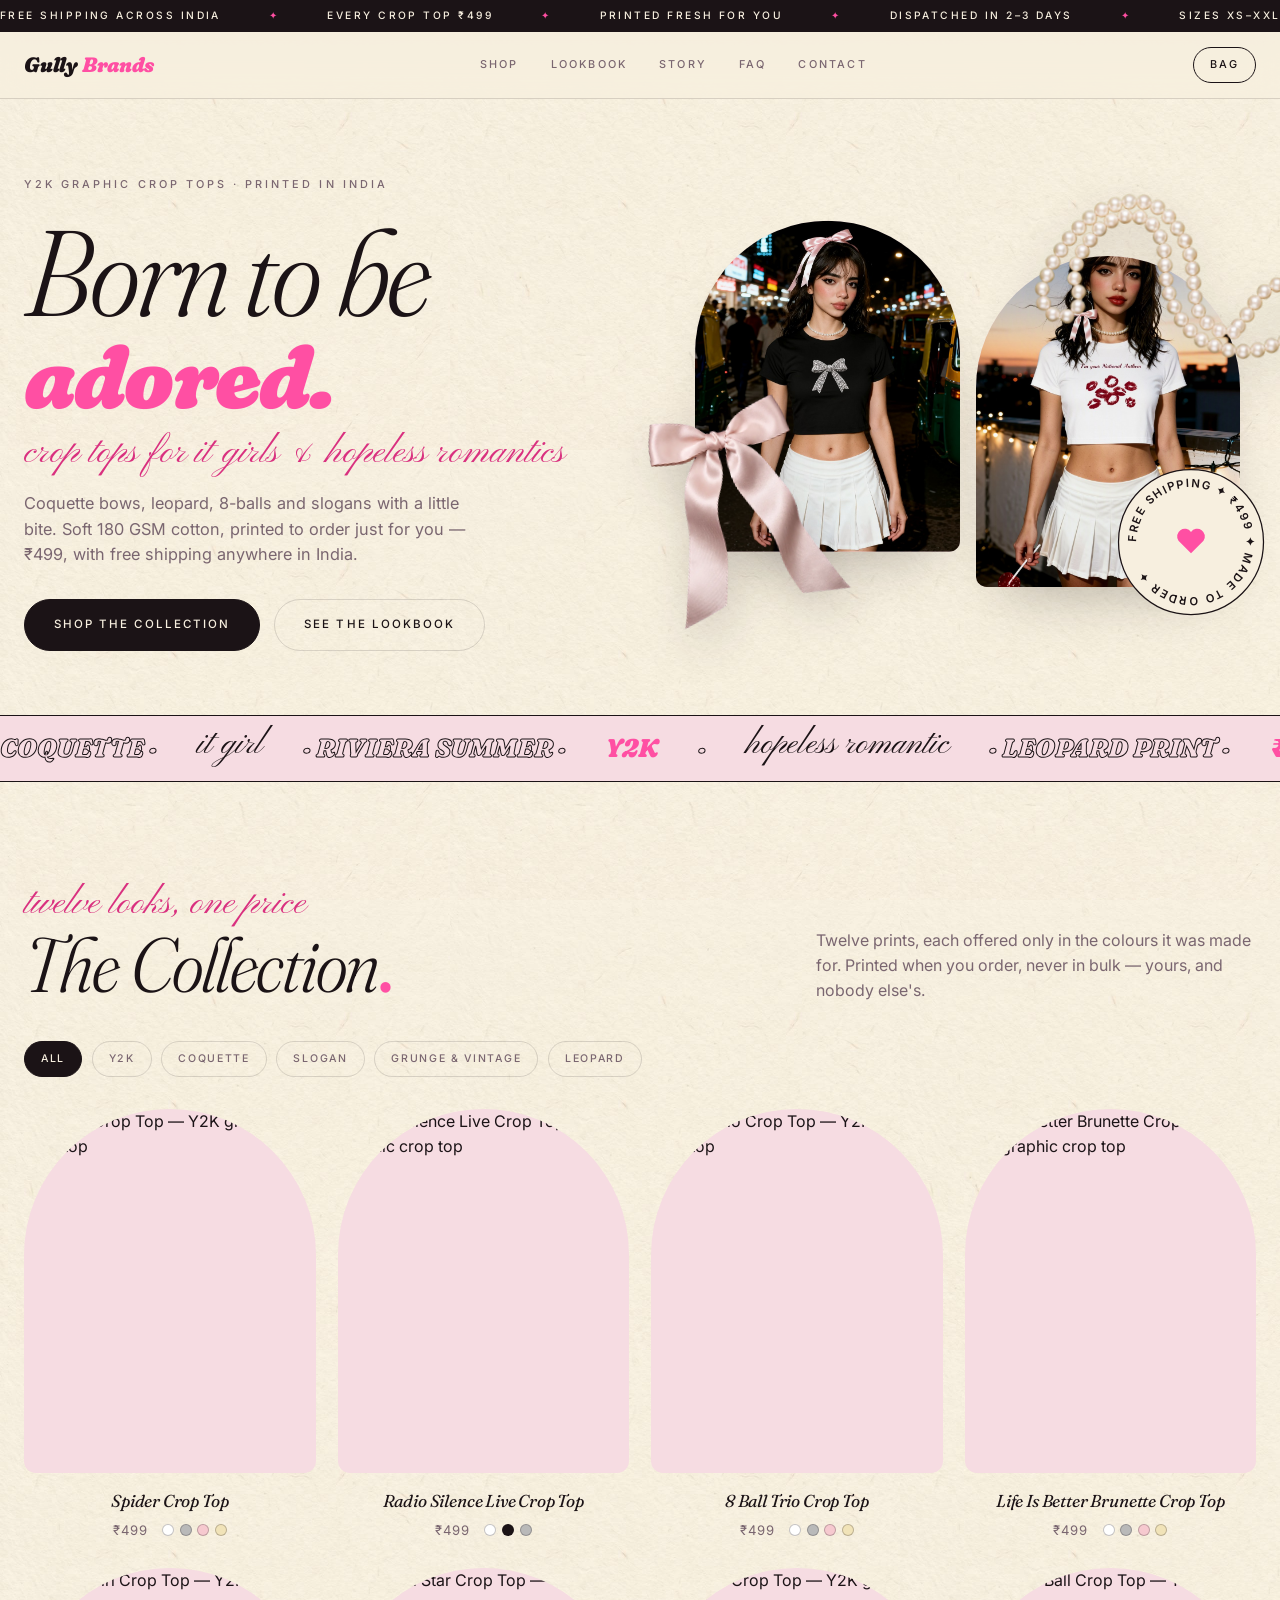
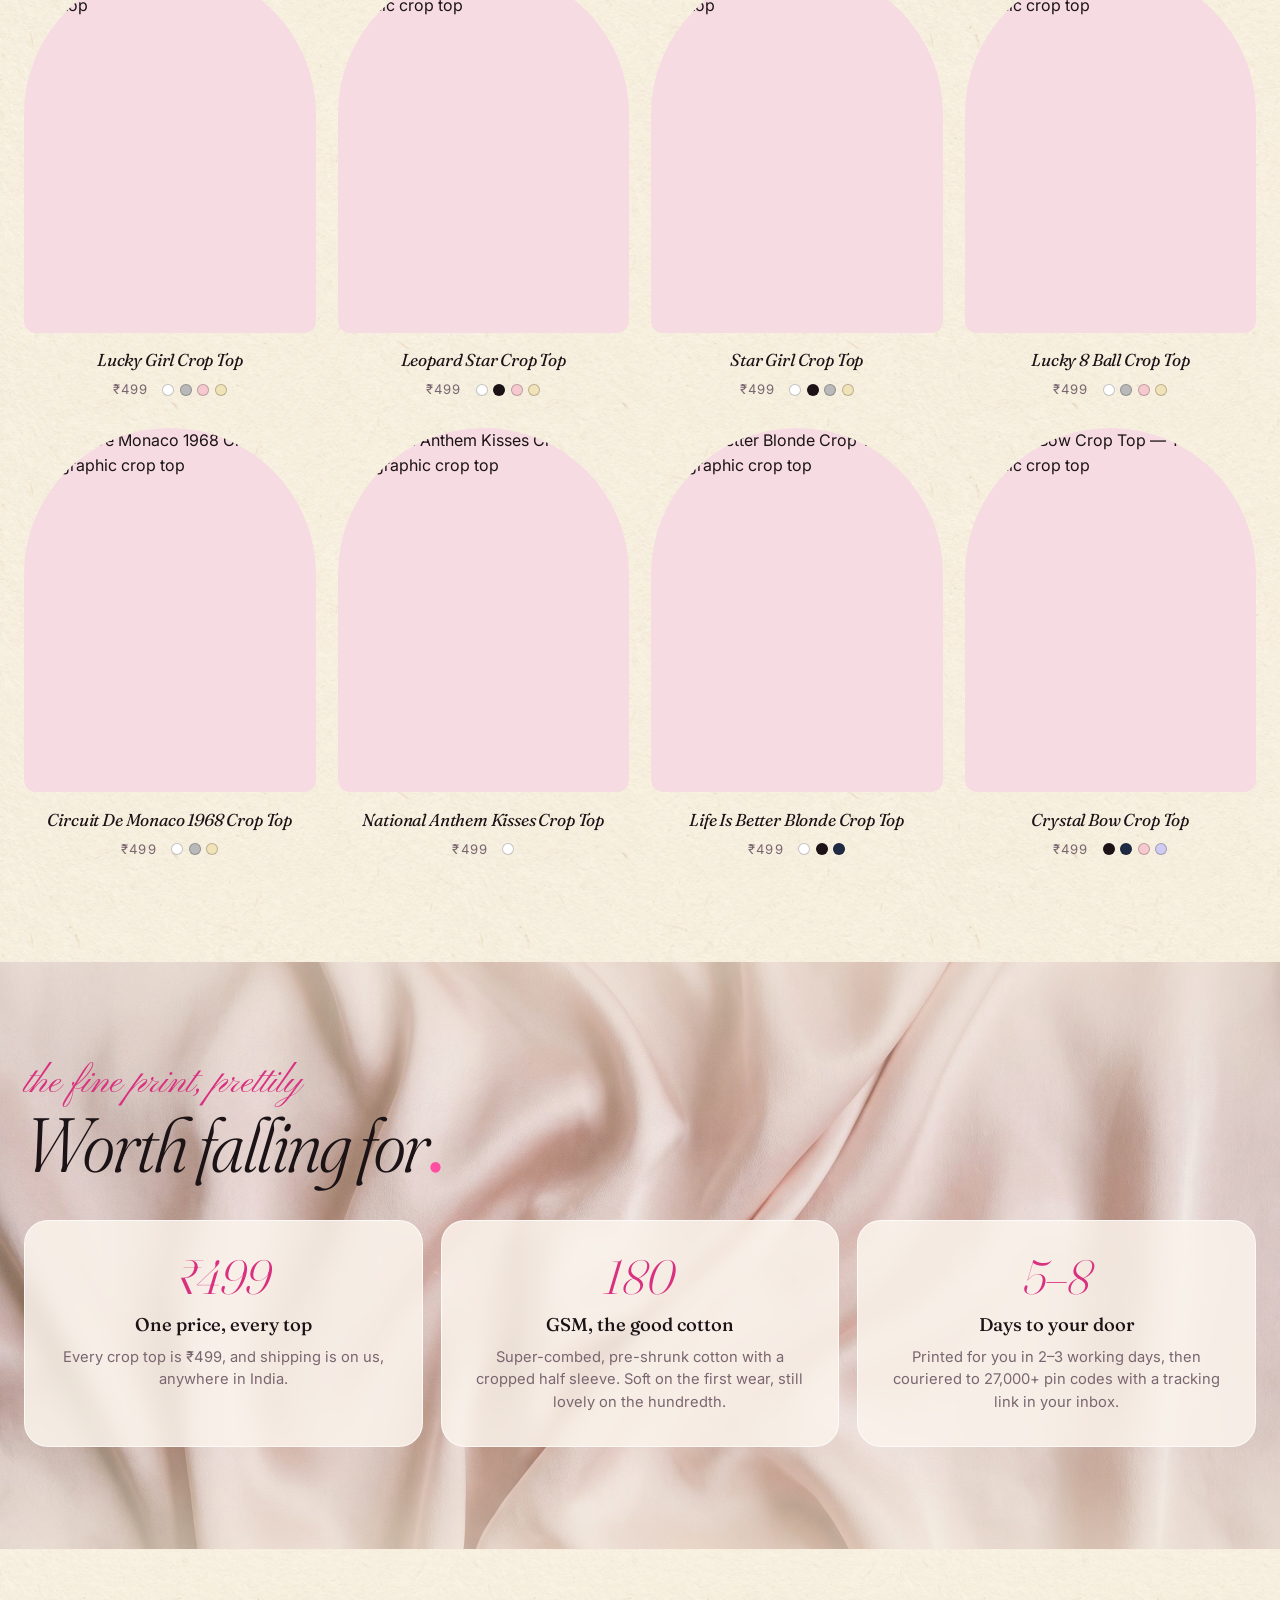
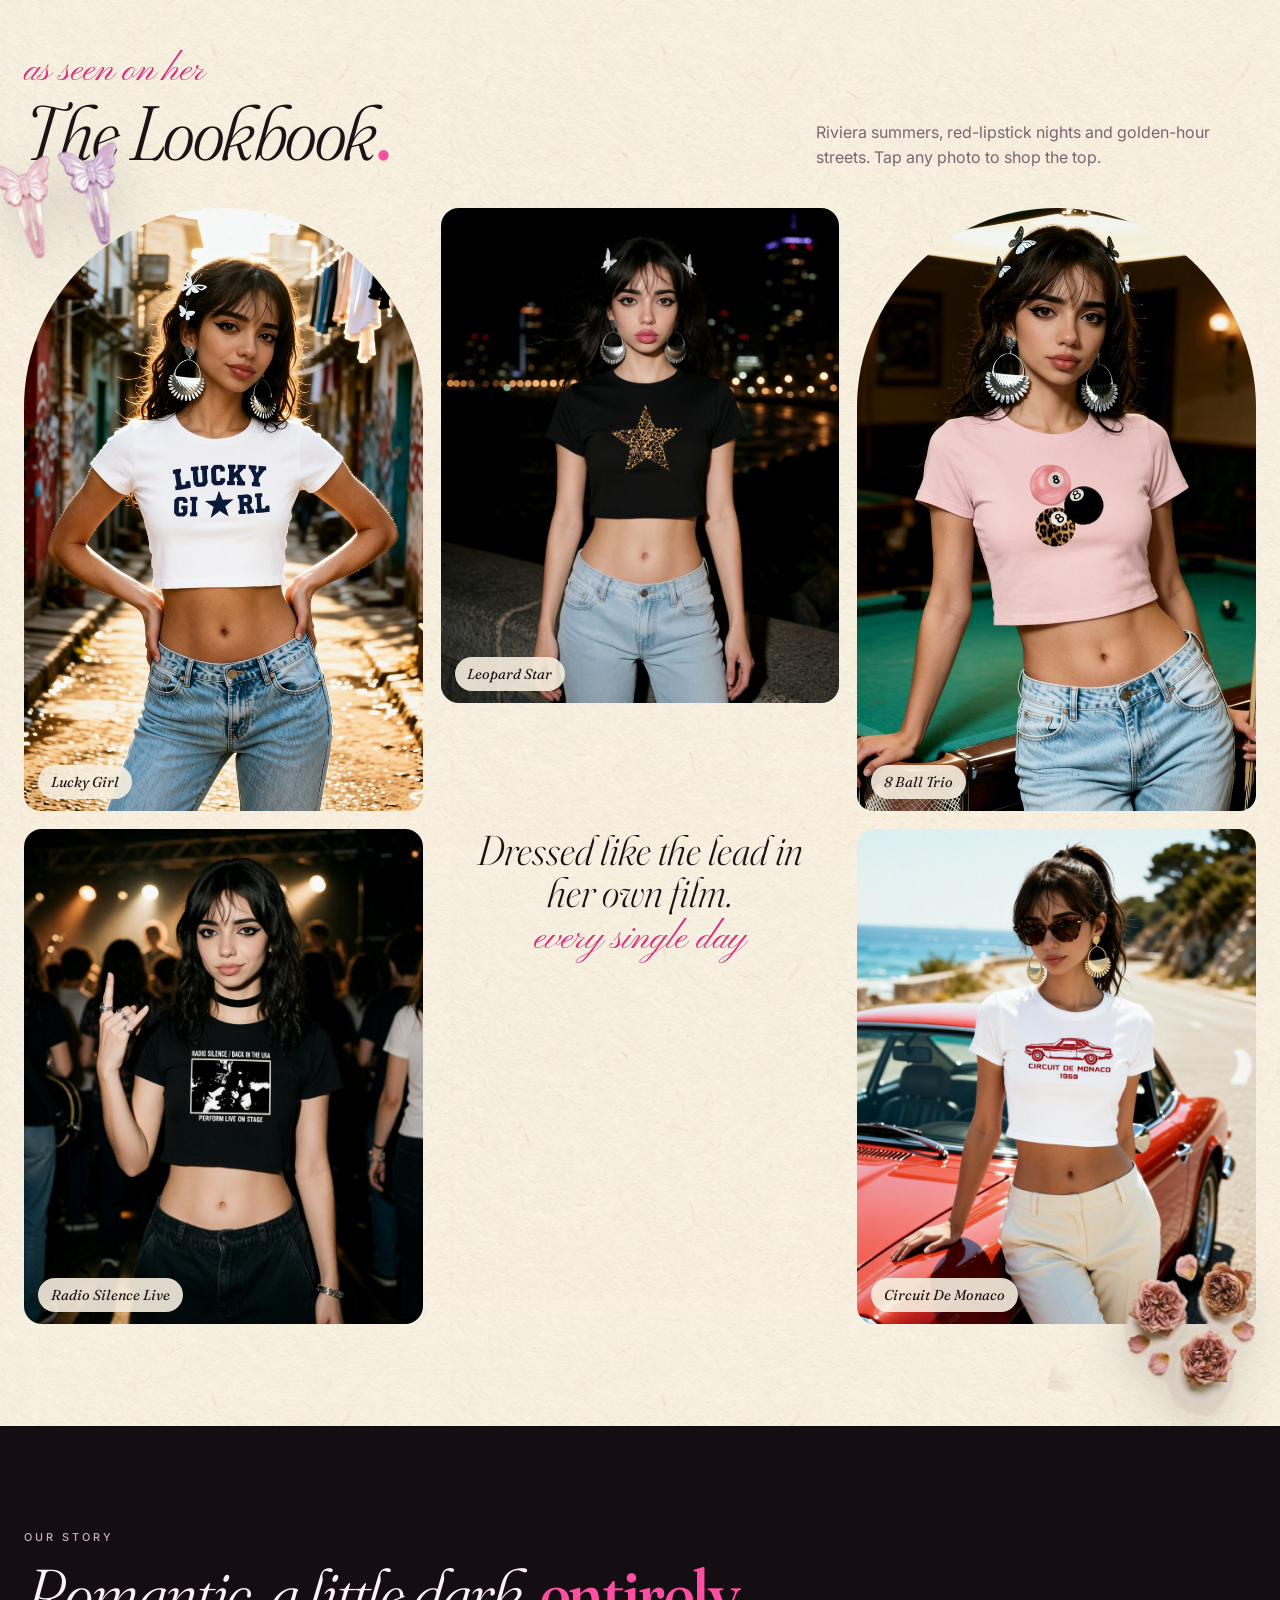
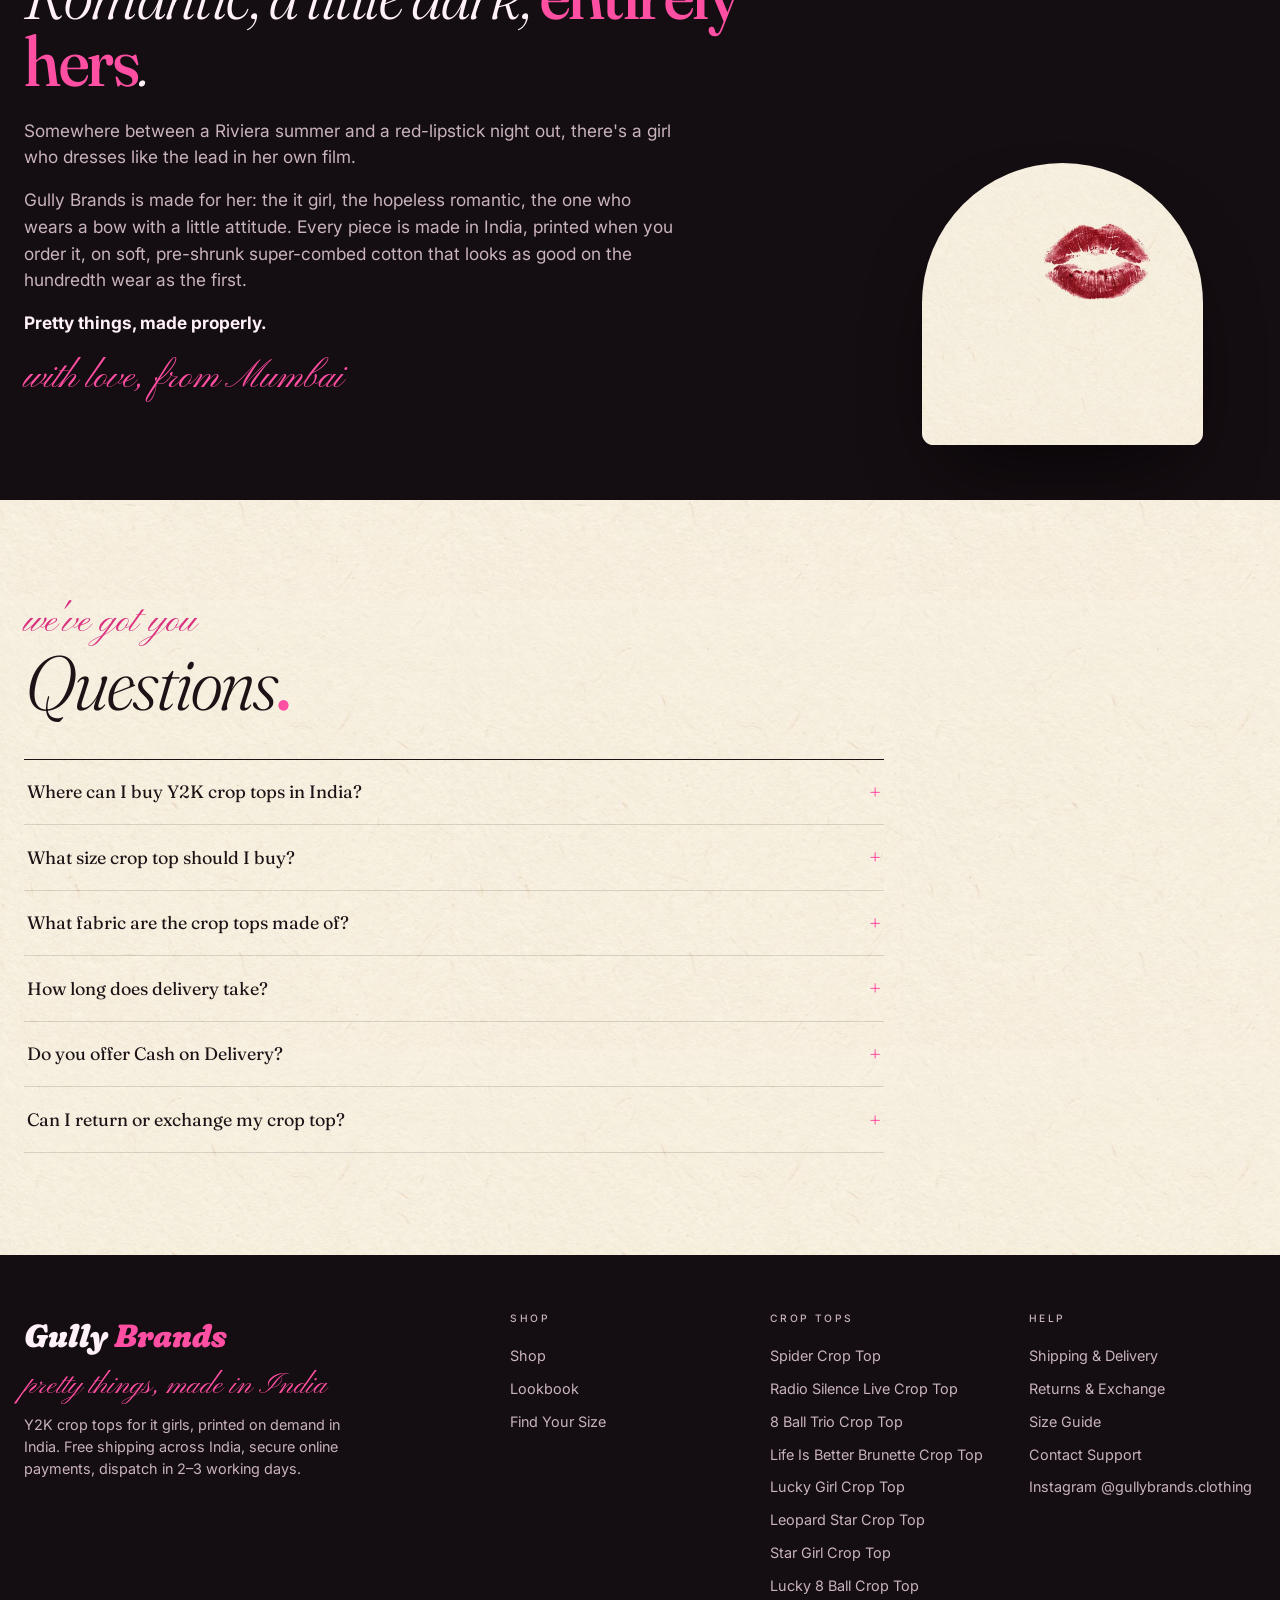
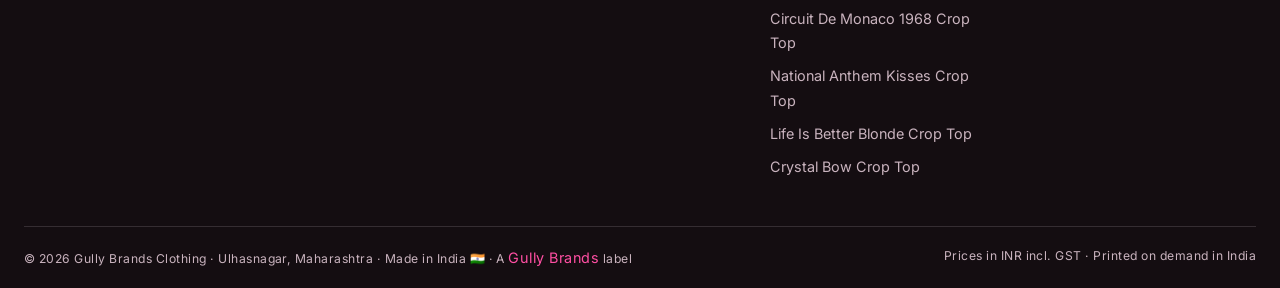
==== index.html @ d7cda3b4 "Copy: drop the parent-brand 'Baddie Era / Made Loud' slogans for romantic, coquette wording Hero 'Bo" ====
<!DOCTYPE html>
<html lang="en-IN">
<head>
<meta charset="UTF-8">
<meta name="viewport" content="width=device-width, initial-scale=1">
<title>Gully Brands — Y2K Crop Tops for It Girls | Coquette, Leopard &amp; Slogan Tees ₹499, Free Shipping India</title>
<meta name="description" content="Y2K crop tops for it girls and hopeless romantics. Coquette bows, leopard, 8-ball and slogan graphic crop tops in soft 180 GSM cotton. ₹499, free shipping across India.">
<link rel="canonical" href="https://shop.gullybrands.in/">
<meta name="google-site-verification" content="6Y3rt-7hkjQifWBGv04lBelCdk8wPvAcKxQVtiVLpYc" />
<meta name="google-site-verification" content="r_98q30uRdaeGBxurcjG32c8iV718rtulnN-1lPXV6s" />
<meta name="theme-color" content="#F7EFDF">
<meta property="og:type" content="website">
<meta property="og:site_name" content="Gully Brands">
<meta property="og:title" content="Gully Brands — Y2K Crop Tops for It Girls">
<meta property="og:description" content="Y2K crop tops for it girls and hopeless romantics. Coquette bows, leopard, 8-ball and slogan graphic crop tops in soft 180 GSM cotton. ₹499, free shipping across India.">
<meta property="og:url" content="https://shop.gullybrands.in/">
<meta property="og:image" content="https://shop.gullybrands.in/assets/og.jpg">
<meta property="og:image:width" content="1200">
<meta property="og:image:height" content="630">
<meta property="og:image:alt" content="Gully Brands — Y2K crop tops for it girls and hopeless romantics">
<meta property="og:locale" content="en_IN">
<meta name="twitter:card" content="summary_large_image">
<meta name="twitter:title" content="Gully Brands — Y2K Crop Tops for It Girls">
<meta name="twitter:description" content="Y2K crop tops for it girls and hopeless romantics. Coquette bows, leopard, 8-ball and slogan graphic crop tops in soft 180 GSM cotton. ₹499, free shipping across India.">
<meta name="twitter:image" content="https://shop.gullybrands.in/assets/og.jpg">
<link rel="preconnect" href="https://fonts.googleapis.com">
<link rel="preconnect" href="https://fonts.gstatic.com" crossorigin>
<link href="https://fonts.googleapis.com/css2?family=Inter:wght@400;500;600&family=Pinyon+Script&display=swap" rel="stylesheet">
<link rel="preconnect" href="https://cdn.shopify.com">
<link rel="preconnect" href="https://5w3pdc-k7.myshopify.com">
<script type="application/ld+json">
{"@context":"https://schema.org","@type":"ClothingStore","name":"Gully Brands","alternateName":"Gully Brands Clothing","url":"https://shop.gullybrands.in/","logo":"https://shop.gullybrands.in/assets/icon-512.png","image":"https://shop.gullybrands.in/assets/og.jpg","description":"Y2K crop tops for it girls and hopeless romantics. Coquette bows, leopard, 8-ball and slogan graphic crop tops in soft 180 GSM cotton. ₹499, free shipping across India.","email":"gullybrands.in@gmail.com","priceRange":"₹499","currenciesAccepted":"INR","paymentAccepted":"UPI, Credit Card, Debit Card, Net Banking, Wallets","address":{"@type":"PostalAddress","addressLocality":"Ulhasnagar","addressRegion":"Maharashtra","addressCountry":"IN"},"areaServed":"IN","sameAs":["https://www.instagram.com/gullybrands.clothing/"]}
</script>
<script type="application/ld+json">{"@context": "https://schema.org", "@type": "FAQPage", "mainEntity": [{"@type": "Question", "name": "Where can I buy Y2K crop tops in India?", "acceptedAnswer": {"@type": "Answer", "text": "Right here. Gully Brands makes Y2K graphic crop tops for it girls: coquette bows, leopard, 8-balls, slogans and grunge prints. Every crop top is ₹499 with free shipping anywhere in India."}}, {"@type": "Question", "name": "What size crop top should I buy?", "acceptedAnswer": {"@type": "Answer", "text": "Our crop tops run from XS (32\" chest) to XXL (42\" chest), with a cropped length of 15.5\" to 20.5\". If you're between sizes, size up for a relaxed fit. The full chart is in our size guide."}}, {"@type": "Question", "name": "What fabric are the crop tops made of?", "acceptedAnswer": {"@type": "Answer", "text": "Super-combed, pre-shrunk 100% cotton at 180 GSM: soft, breathable and made to keep its shape. Wash inside out in cold water and iron inside out to keep the print looking fresh."}}, {"@type": "Question", "name": "How long does delivery take?", "acceptedAnswer": {"@type": "Answer", "text": "Every piece is printed fresh for you. Orders are printed, packed and dispatched within 2–3 working days, then arrive 3–5 working days later, anywhere in India (about a week in total). You get a tracking link by email as soon as it ships."}}, {"@type": "Question", "name": "Do you offer Cash on Delivery?", "acceptedAnswer": {"@type": "Answer", "text": "No. We take secure online payments only: UPI, cards, net banking and wallets via Razorpay. Shipping is always free."}}, {"@type": "Question", "name": "Can I return or exchange my crop top?", "acceptedAnswer": {"@type": "Answer", "text": "Because every crop top is printed on demand just for you, we don't take returns for change of mind or wrong size. If it arrives damaged, misprinted or wrong, email us within 7 days of delivery and we'll replace or refund it, no drama."}}]}</script>
<!--ld:products--><script type="application/ld+json">{"@context":"https://schema.org","@type":"ItemList","name":"Y2K crop tops for it girls","itemListElement":[{"@type":"ListItem","position":1,"item":{"@type":"Product","name":"Spider Crop Top","url":"https://shop.gullybrands.in/p/spider-crop-top/","image":["https://cdn.shopify.com/s/files/1/0796/4599/9204/files/spider-crop-top__white__studio.jpg?v=1791474486","https://cdn.shopify.com/s/files/1/0796/4599/9204/files/spider-crop-top__grey-melange__studio.jpg?v=1791474486","https://cdn.shopify.com/s/files/1/0796/4599/9204/files/spider-crop-top__light-baby-pink__studio.jpg?v=1791474486","https://cdn.shopify.com/s/files/1/0796/4599/9204/files/spider-crop-top__beige__studio.jpg?v=1791474485"],"description":"Sweetly sinister. A tiny black spider on a baby-soft crop, for the baddie who bites back. Y2K, a little gothic, fully main character.","brand":{"@type":"Brand","name":"Gully Brands"},"category":"Apparel & Accessories > Clothing > Shirts & Tops","color":"White, Grey Melange, Light Baby Pink, Beige","size":"XS, S, M, L, XL, XXL","audience":{"@type":"PeopleAudience","suggestedGender":"female"},"offers":{"@type":"Offer","url":"https://shop.gullybrands.in/p/spider-crop-top/","priceCurrency":"INR","price":"499","availability":"https://schema.org/InStock","itemCondition":"https://schema.org/NewCondition","shippingDetails":{"@type":"OfferShippingDetails","shippingRate":{"@type":"MonetaryAmount","value":"0","currency":"INR"},"shippingDestination":{"@type":"DefinedRegion","addressCountry":"IN"},"deliveryTime":{"@type":"ShippingDeliveryTime","businessDays":{"@type":"OpeningHoursSpecification","dayOfWeek":["https://schema.org/Monday","https://schema.org/Tuesday","https://schema.org/Wednesday","https://schema.org/Thursday","https://schema.org/Friday","https://schema.org/Saturday"]},"handlingTime":{"@type":"QuantitativeValue","minValue":2,"maxValue":3,"unitCode":"DAY"},"transitTime":{"@type":"QuantitativeValue","minValue":3,"maxValue":5,"unitCode":"DAY"}}},"hasMerchantReturnPolicy":{"@type":"MerchantReturnPolicy","applicableCountry":"IN","returnPolicyCategory":"https://schema.org/MerchantReturnNotPermitted"}}}},{"@type":"ListItem","position":2,"item":{"@type":"Product","name":"Radio Silence Live Crop Top","url":"https://shop.gullybrands.in/p/radio-silence-live-crop-top/","image":["https://cdn.shopify.com/s/files/1/0796/4599/9204/files/radio-silence-live-crop-top__white__studio.jpg?v=1791474486","https://cdn.shopify.com/s/files/1/0796/4599/9204/files/radio-silence-live-crop-top__black__studio.jpg?v=1791474486","https://cdn.shopify.com/s/files/1/0796/4599/9204/files/radio-silence-live-crop-top__grey-melange__studio.jpg?v=1791474486"],"description":"Band-tee grunge, baddie edition. A live-on-stage print for the it girl with a vintage soul and a loud playlist.","brand":{"@type":"Brand","name":"Gully Brands"},"category":"Apparel & Accessories > Clothing > Shirts & Tops","color":"White, Black, Grey Melange","size":"XS, S, M, L, XL, XXL","audience":{"@type":"PeopleAudience","suggestedGender":"female"},"offers":{"@type":"Offer","url":"https://shop.gullybrands.in/p/radio-silence-live-crop-top/","priceCurrency":"INR","price":"499","availability":"https://schema.org/InStock","itemCondition":"https://schema.org/NewCondition","shippingDetails":{"@type":"OfferShippingDetails","shippingRate":{"@type":"MonetaryAmount","value":"0","currency":"INR"},"shippingDestination":{"@type":"DefinedRegion","addressCountry":"IN"},"deliveryTime":{"@type":"ShippingDeliveryTime","businessDays":{"@type":"OpeningHoursSpecification","dayOfWeek":["https://schema.org/Monday","https://schema.org/Tuesday","https://schema.org/Wednesday","https://schema.org/Thursday","https://schema.org/Friday","https://schema.org/Saturday"]},"handlingTime":{"@type":"QuantitativeValue","minValue":2,"maxValue":3,"unitCode":"DAY"},"transitTime":{"@type":"QuantitativeValue","minValue":3,"maxValue":5,"unitCode":"DAY"}}},"hasMerchantReturnPolicy":{"@type":"MerchantReturnPolicy","applicableCountry":"IN","returnPolicyCategory":"https://schema.org/MerchantReturnNotPermitted"}}}},{"@type":"ListItem","position":3,"item":{"@type":"Product","name":"8 Ball Trio Crop Top","url":"https://shop.gullybrands.in/p/8-ball-trio-crop-top/","image":["https://cdn.shopify.com/s/files/1/0796/4599/9204/files/8-ball-trio-crop-top__white__studio.jpg?v=1791474486","https://cdn.shopify.com/s/files/1/0796/4599/9204/files/8-ball-trio-crop-top__grey-melange__studio.jpg?v=1791474486","https://cdn.shopify.com/s/files/1/0796/4599/9204/files/8-ball-trio-crop-top__light-baby-pink__studio.jpg?v=1791474486","https://cdn.shopify.com/s/files/1/0796/4599/9204/files/8-ball-trio-crop-top__beige__studio.jpg?v=1791474486"],"description":"Pink, black and leopard 8-balls: the Y2K holy trinity. Luck, chaos and animal print, all on one crop.","brand":{"@type":"Brand","name":"Gully Brands"},"category":"Apparel & Accessories > Clothing > Shirts & Tops","color":"White, Grey Melange, Light Baby Pink, Beige","size":"XS, S, M, L, XL, XXL","audience":{"@type":"PeopleAudience","suggestedGender":"female"},"offers":{"@type":"Offer","url":"https://shop.gullybrands.in/p/8-ball-trio-crop-top/","priceCurrency":"INR","price":"499","availability":"https://schema.org/InStock","itemCondition":"https://schema.org/NewCondition","shippingDetails":{"@type":"OfferShippingDetails","shippingRate":{"@type":"MonetaryAmount","value":"0","currency":"INR"},"shippingDestination":{"@type":"DefinedRegion","addressCountry":"IN"},"deliveryTime":{"@type":"ShippingDeliveryTime","businessDays":{"@type":"OpeningHoursSpecification","dayOfWeek":["https://schema.org/Monday","https://schema.org/Tuesday","https://schema.org/Wednesday","https://schema.org/Thursday","https://schema.org/Friday","https://schema.org/Saturday"]},"handlingTime":{"@type":"QuantitativeValue","minValue":2,"maxValue":3,"unitCode":"DAY"},"transitTime":{"@type":"QuantitativeValue","minValue":3,"maxValue":5,"unitCode":"DAY"}}},"hasMerchantReturnPolicy":{"@type":"MerchantReturnPolicy","applicableCountry":"IN","returnPolicyCategory":"https://schema.org/MerchantReturnNotPermitted"}}}},{"@type":"ListItem","position":4,"item":{"@type":"Product","name":"Life Is Better Brunette Crop Top","url":"https://shop.gullybrands.in/p/life-is-better-brunette-crop-top/","image":["https://cdn.shopify.com/s/files/1/0796/4599/9204/files/life-is-better-brunette-crop-top__white__studio.jpg?v=1791474499","https://cdn.shopify.com/s/files/1/0796/4599/9204/files/life-is-better-brunette-crop-top__grey-melange__studio.jpg?v=1791474499","https://cdn.shopify.com/s/files/1/0796/4599/9204/files/life-is-better-brunette-crop-top__light-baby-pink__studio.jpg?v=1791474499","https://cdn.shopify.com/s/files/1/0796/4599/9204/files/life-is-better-brunette-crop-top__beige__studio.jpg?v=1791474500"],"description":"Life is better brunette, and this crop says it for you. Clean script, zero apologies.","brand":{"@type":"Brand","name":"Gully Brands"},"category":"Apparel & Accessories > Clothing > Shirts & Tops","color":"White, Grey Melange, Light Baby Pink, Beige","size":"XS, S, M, L, XL, XXL","audience":{"@type":"PeopleAudience","suggestedGender":"female"},"offers":{"@type":"Offer","url":"https://shop.gullybrands.in/p/life-is-better-brunette-crop-top/","priceCurrency":"INR","price":"499","availability":"https://schema.org/InStock","itemCondition":"https://schema.org/NewCondition","shippingDetails":{"@type":"OfferShippingDetails","shippingRate":{"@type":"MonetaryAmount","value":"0","currency":"INR"},"shippingDestination":{"@type":"DefinedRegion","addressCountry":"IN"},"deliveryTime":{"@type":"ShippingDeliveryTime","businessDays":{"@type":"OpeningHoursSpecification","dayOfWeek":["https://schema.org/Monday","https://schema.org/Tuesday","https://schema.org/Wednesday","https://schema.org/Thursday","https://schema.org/Friday","https://schema.org/Saturday"]},"handlingTime":{"@type":"QuantitativeValue","minValue":2,"maxValue":3,"unitCode":"DAY"},"transitTime":{"@type":"QuantitativeValue","minValue":3,"maxValue":5,"unitCode":"DAY"}}},"hasMerchantReturnPolicy":{"@type":"MerchantReturnPolicy","applicableCountry":"IN","returnPolicyCategory":"https://schema.org/MerchantReturnNotPermitted"}}}},{"@type":"ListItem","position":5,"item":{"@type":"Product","name":"Lucky Girl Crop Top","url":"https://shop.gullybrands.in/p/lucky-girl-crop-top/","image":["https://cdn.shopify.com/s/files/1/0796/4599/9204/files/lucky-girl-crop-top__white__studio.jpg?v=1791474500","https://cdn.shopify.com/s/files/1/0796/4599/9204/files/lucky-girl-crop-top__grey-melange__studio.jpg?v=1791474499","https://cdn.shopify.com/s/files/1/0796/4599/9204/files/lucky-girl-crop-top__light-baby-pink__studio.jpg?v=1791474500","https://cdn.shopify.com/s/files/1/0796/4599/9204/files/lucky-girl-crop-top__beige__studio.jpg?v=1791474500"],"description":"Lucky girl syndrome, now wearable. Varsity letters, one star, all the main-character manifesting.","brand":{"@type":"Brand","name":"Gully Brands"},"category":"Apparel & Accessories > Clothing > Shirts & Tops","color":"White, Grey Melange, Light Baby Pink, Beige","size":"XS, S, M, L, XL, XXL","audience":{"@type":"PeopleAudience","suggestedGender":"female"},"offers":{"@type":"Offer","url":"https://shop.gullybrands.in/p/lucky-girl-crop-top/","priceCurrency":"INR","price":"499","availability":"https://schema.org/InStock","itemCondition":"https://schema.org/NewCondition","shippingDetails":{"@type":"OfferShippingDetails","shippingRate":{"@type":"MonetaryAmount","value":"0","currency":"INR"},"shippingDestination":{"@type":"DefinedRegion","addressCountry":"IN"},"deliveryTime":{"@type":"ShippingDeliveryTime","businessDays":{"@type":"OpeningHoursSpecification","dayOfWeek":["https://schema.org/Monday","https://schema.org/Tuesday","https://schema.org/Wednesday","https://schema.org/Thursday","https://schema.org/Friday","https://schema.org/Saturday"]},"handlingTime":{"@type":"QuantitativeValue","minValue":2,"maxValue":3,"unitCode":"DAY"},"transitTime":{"@type":"QuantitativeValue","minValue":3,"maxValue":5,"unitCode":"DAY"}}},"hasMerchantReturnPolicy":{"@type":"MerchantReturnPolicy","applicableCountry":"IN","returnPolicyCategory":"https://schema.org/MerchantReturnNotPermitted"}}}},{"@type":"ListItem","position":6,"item":{"@type":"Product","name":"Leopard Star Crop Top","url":"https://shop.gullybrands.in/p/leopard-star-crop-top/","image":["https://cdn.shopify.com/s/files/1/0796/4599/9204/files/leopard-star-crop-top__white__studio.jpg?v=1791474500","https://cdn.shopify.com/s/files/1/0796/4599/9204/files/leopard-star-crop-top__black__studio.jpg?v=1791474500","https://cdn.shopify.com/s/files/1/0796/4599/9204/files/leopard-star-crop-top__light-baby-pink__studio.jpg?v=1791474500","https://cdn.shopify.com/s/files/1/0796/4599/9204/files/leopard-star-crop-top__beige__studio.jpg?v=1791474500"],"description":"Leopard print never left, it just got a star. A Y2K classic for the it girl.","brand":{"@type":"Brand","name":"Gully Brands"},"category":"Apparel & Accessories > Clothing > Shirts & Tops","color":"White, Black, Light Baby Pink, Beige","size":"XS, S, M, L, XL, XXL","audience":{"@type":"PeopleAudience","suggestedGender":"female"},"offers":{"@type":"Offer","url":"https://shop.gullybrands.in/p/leopard-star-crop-top/","priceCurrency":"INR","price":"499","availability":"https://schema.org/InStock","itemCondition":"https://schema.org/NewCondition","shippingDetails":{"@type":"OfferShippingDetails","shippingRate":{"@type":"MonetaryAmount","value":"0","currency":"INR"},"shippingDestination":{"@type":"DefinedRegion","addressCountry":"IN"},"deliveryTime":{"@type":"ShippingDeliveryTime","businessDays":{"@type":"OpeningHoursSpecification","dayOfWeek":["https://schema.org/Monday","https://schema.org/Tuesday","https://schema.org/Wednesday","https://schema.org/Thursday","https://schema.org/Friday","https://schema.org/Saturday"]},"handlingTime":{"@type":"QuantitativeValue","minValue":2,"maxValue":3,"unitCode":"DAY"},"transitTime":{"@type":"QuantitativeValue","minValue":3,"maxValue":5,"unitCode":"DAY"}}},"hasMerchantReturnPolicy":{"@type":"MerchantReturnPolicy","applicableCountry":"IN","returnPolicyCategory":"https://schema.org/MerchantReturnNotPermitted"}}}},{"@type":"ListItem","position":7,"item":{"@type":"Product","name":"Star Girl Crop Top","url":"https://shop.gullybrands.in/p/star-girl-crop-top/","image":["https://cdn.shopify.com/s/files/1/0796/4599/9204/files/star-girl-crop-top__white__studio.jpg?v=1791474513","https://cdn.shopify.com/s/files/1/0796/4599/9204/files/star-girl-crop-top__black__studio.jpg?v=1791474513","https://cdn.shopify.com/s/files/1/0796/4599/9204/files/star-girl-crop-top__grey-melange__studio.jpg?v=1791474513","https://cdn.shopify.com/s/files/1/0796/4599/9204/files/star-girl-crop-top__beige__studio.jpg?v=1791474513"],"description":"A grunge it-girl portrait with cracked-star detail. Vintage-poster energy for the girls who stare back.","brand":{"@type":"Brand","name":"Gully Brands"},"category":"Apparel & Accessories > Clothing > Shirts & Tops","color":"White, Black, Grey Melange, Beige","size":"XS, S, M, L, XL, XXL","audience":{"@type":"PeopleAudience","suggestedGender":"female"},"offers":{"@type":"Offer","url":"https://shop.gullybrands.in/p/star-girl-crop-top/","priceCurrency":"INR","price":"499","availability":"https://schema.org/InStock","itemCondition":"https://schema.org/NewCondition","shippingDetails":{"@type":"OfferShippingDetails","shippingRate":{"@type":"MonetaryAmount","value":"0","currency":"INR"},"shippingDestination":{"@type":"DefinedRegion","addressCountry":"IN"},"deliveryTime":{"@type":"ShippingDeliveryTime","businessDays":{"@type":"OpeningHoursSpecification","dayOfWeek":["https://schema.org/Monday","https://schema.org/Tuesday","https://schema.org/Wednesday","https://schema.org/Thursday","https://schema.org/Friday","https://schema.org/Saturday"]},"handlingTime":{"@type":"QuantitativeValue","minValue":2,"maxValue":3,"unitCode":"DAY"},"transitTime":{"@type":"QuantitativeValue","minValue":3,"maxValue":5,"unitCode":"DAY"}}},"hasMerchantReturnPolicy":{"@type":"MerchantReturnPolicy","applicableCountry":"IN","returnPolicyCategory":"https://schema.org/MerchantReturnNotPermitted"}}}},{"@type":"ListItem","position":8,"item":{"@type":"Product","name":"Lucky 8 Ball Crop Top","url":"https://shop.gullybrands.in/p/lucky-8-ball-crop-top/","image":["https://cdn.shopify.com/s/files/1/0796/4599/9204/files/lucky-8-ball-crop-top__white__studio.jpg?v=1791474513","https://cdn.shopify.com/s/files/1/0796/4599/9204/files/lucky-8-ball-crop-top__grey-melange__studio.jpg?v=1791474514","https://cdn.shopify.com/s/files/1/0796/4599/9204/files/lucky-8-ball-crop-top__light-baby-pink__studio.jpg?v=1791474513","https://cdn.shopify.com/s/files/1/0796/4599/9204/files/lucky-8-ball-crop-top__beige__studio.jpg?v=1791474513"],"description":"Ask the 8-ball: outlook good. The classic Y2K icon, fuzzy and bold on a cropped fit.","brand":{"@type":"Brand","name":"Gully Brands"},"category":"Apparel & Accessories > Clothing > Shirts & Tops","color":"White, Grey Melange, Light Baby Pink, Beige","size":"XS, S, M, L, XL, XXL","audience":{"@type":"PeopleAudience","suggestedGender":"female"},"offers":{"@type":"Offer","url":"https://shop.gullybrands.in/p/lucky-8-ball-crop-top/","priceCurrency":"INR","price":"499","availability":"https://schema.org/InStock","itemCondition":"https://schema.org/NewCondition","shippingDetails":{"@type":"OfferShippingDetails","shippingRate":{"@type":"MonetaryAmount","value":"0","currency":"INR"},"shippingDestination":{"@type":"DefinedRegion","addressCountry":"IN"},"deliveryTime":{"@type":"ShippingDeliveryTime","businessDays":{"@type":"OpeningHoursSpecification","dayOfWeek":["https://schema.org/Monday","https://schema.org/Tuesday","https://schema.org/Wednesday","https://schema.org/Thursday","https://schema.org/Friday","https://schema.org/Saturday"]},"handlingTime":{"@type":"QuantitativeValue","minValue":2,"maxValue":3,"unitCode":"DAY"},"transitTime":{"@type":"QuantitativeValue","minValue":3,"maxValue":5,"unitCode":"DAY"}}},"hasMerchantReturnPolicy":{"@type":"MerchantReturnPolicy","applicableCountry":"IN","returnPolicyCategory":"https://schema.org/MerchantReturnNotPermitted"}}}},{"@type":"ListItem","position":9,"item":{"@type":"Product","name":"Circuit De Monaco 1968 Crop Top","url":"https://shop.gullybrands.in/p/circuit-de-monaco-1968-crop-top/","image":["https://cdn.shopify.com/s/files/1/0796/4599/9204/files/circuit-de-monaco-1968-crop-top__white__studio.jpg?v=1791474514","https://cdn.shopify.com/s/files/1/0796/4599/9204/files/circuit-de-monaco-1968-crop-top__grey-melange__studio.jpg?v=1791474514","https://cdn.shopify.com/s/files/1/0796/4599/9204/files/circuit-de-monaco-1968-crop-top__beige__studio.jpg?v=1791474514"],"description":"Circuit de Monaco, 1968. Old-money racing vibes for the it girl who takes the scenic route, fast.","brand":{"@type":"Brand","name":"Gully Brands"},"category":"Apparel & Accessories > Clothing > Shirts & Tops","color":"White, Grey Melange, Beige","size":"XS, S, M, L, XL, XXL","audience":{"@type":"PeopleAudience","suggestedGender":"female"},"offers":{"@type":"Offer","url":"https://shop.gullybrands.in/p/circuit-de-monaco-1968-crop-top/","priceCurrency":"INR","price":"499","availability":"https://schema.org/InStock","itemCondition":"https://schema.org/NewCondition","shippingDetails":{"@type":"OfferShippingDetails","shippingRate":{"@type":"MonetaryAmount","value":"0","currency":"INR"},"shippingDestination":{"@type":"DefinedRegion","addressCountry":"IN"},"deliveryTime":{"@type":"ShippingDeliveryTime","businessDays":{"@type":"OpeningHoursSpecification","dayOfWeek":["https://schema.org/Monday","https://schema.org/Tuesday","https://schema.org/Wednesday","https://schema.org/Thursday","https://schema.org/Friday","https://schema.org/Saturday"]},"handlingTime":{"@type":"QuantitativeValue","minValue":2,"maxValue":3,"unitCode":"DAY"},"transitTime":{"@type":"QuantitativeValue","minValue":3,"maxValue":5,"unitCode":"DAY"}}},"hasMerchantReturnPolicy":{"@type":"MerchantReturnPolicy","applicableCountry":"IN","returnPolicyCategory":"https://schema.org/MerchantReturnNotPermitted"}}}},{"@type":"ListItem","position":10,"item":{"@type":"Product","name":"National Anthem Kisses Crop Top","url":"https://shop.gullybrands.in/p/national-anthem-kisses-crop-top/","image":["https://cdn.shopify.com/s/files/1/0796/4599/9204/files/national-anthem-kisses-crop-top__white__studio.jpg?v=1791474525"],"description":"I'm your national anthem. Lana Del Rey inspired red-lipstick kisses for the sad-girl romantics and the baddies who mean it.","brand":{"@type":"Brand","name":"Gully Brands"},"category":"Apparel & Accessories > Clothing > Shirts & Tops","color":"White","size":"XS, S, M, L, XL, XXL","audience":{"@type":"PeopleAudience","suggestedGender":"female"},"offers":{"@type":"Offer","url":"https://shop.gullybrands.in/p/national-anthem-kisses-crop-top/","priceCurrency":"INR","price":"499","availability":"https://schema.org/InStock","itemCondition":"https://schema.org/NewCondition","shippingDetails":{"@type":"OfferShippingDetails","shippingRate":{"@type":"MonetaryAmount","value":"0","currency":"INR"},"shippingDestination":{"@type":"DefinedRegion","addressCountry":"IN"},"deliveryTime":{"@type":"ShippingDeliveryTime","businessDays":{"@type":"OpeningHoursSpecification","dayOfWeek":["https://schema.org/Monday","https://schema.org/Tuesday","https://schema.org/Wednesday","https://schema.org/Thursday","https://schema.org/Friday","https://schema.org/Saturday"]},"handlingTime":{"@type":"QuantitativeValue","minValue":2,"maxValue":3,"unitCode":"DAY"},"transitTime":{"@type":"QuantitativeValue","minValue":3,"maxValue":5,"unitCode":"DAY"}}},"hasMerchantReturnPolicy":{"@type":"MerchantReturnPolicy","applicableCountry":"IN","returnPolicyCategory":"https://schema.org/MerchantReturnNotPermitted"}}}},{"@type":"ListItem","position":11,"item":{"@type":"Product","name":"Life Is Better Blonde Crop Top","url":"https://shop.gullybrands.in/p/life-is-better-blonde-crop-top/","image":["https://cdn.shopify.com/s/files/1/0796/4599/9204/files/life-is-better-blonde-crop-top__white__studio.jpg?v=1791474525","https://cdn.shopify.com/s/files/1/0796/4599/9204/files/life-is-better-blonde-crop-top__black__studio.jpg?v=1791474525","https://cdn.shopify.com/s/files/1/0796/4599/9204/files/life-is-better-blonde-crop-top__navy-blue__studio.jpg?v=1791474525"],"description":"Life is better blonde. Soft pink script, loud opinion, for the bombshells and the freshly bleached.","brand":{"@type":"Brand","name":"Gully Brands"},"category":"Apparel & Accessories > Clothing > Shirts & Tops","color":"White, Black, Navy Blue","size":"XS, S, M, L, XL, XXL","audience":{"@type":"PeopleAudience","suggestedGender":"female"},"offers":{"@type":"Offer","url":"https://shop.gullybrands.in/p/life-is-better-blonde-crop-top/","priceCurrency":"INR","price":"499","availability":"https://schema.org/InStock","itemCondition":"https://schema.org/NewCondition","shippingDetails":{"@type":"OfferShippingDetails","shippingRate":{"@type":"MonetaryAmount","value":"0","currency":"INR"},"shippingDestination":{"@type":"DefinedRegion","addressCountry":"IN"},"deliveryTime":{"@type":"ShippingDeliveryTime","businessDays":{"@type":"OpeningHoursSpecification","dayOfWeek":["https://schema.org/Monday","https://schema.org/Tuesday","https://schema.org/Wednesday","https://schema.org/Thursday","https://schema.org/Friday","https://schema.org/Saturday"]},"handlingTime":{"@type":"QuantitativeValue","minValue":2,"maxValue":3,"unitCode":"DAY"},"transitTime":{"@type":"QuantitativeValue","minValue":3,"maxValue":5,"unitCode":"DAY"}}},"hasMerchantReturnPolicy":{"@type":"MerchantReturnPolicy","applicableCountry":"IN","returnPolicyCategory":"https://schema.org/MerchantReturnNotPermitted"}}}},{"@type":"ListItem","position":12,"item":{"@type":"Product","name":"Crystal Bow Crop Top","url":"https://shop.gullybrands.in/p/crystal-bow-crop-top/","image":["https://cdn.shopify.com/s/files/1/0796/4599/9204/files/crystal-bow-crop-top__black__studio.jpg?v=1791474525","https://cdn.shopify.com/s/files/1/0796/4599/9204/files/crystal-bow-crop-top__navy-blue__studio.jpg?v=1791474526","https://cdn.shopify.com/s/files/1/0796/4599/9204/files/crystal-bow-crop-top__light-baby-pink__studio.jpg?v=1791474525","https://cdn.shopify.com/s/files/1/0796/4599/9204/files/crystal-bow-crop-top__lavender__studio.jpg?v=1791474525"],"description":"Coquette, but make it sparkle. A crystal bow that turns any fit into an it-girl moment.","brand":{"@type":"Brand","name":"Gully Brands"},"category":"Apparel & Accessories > Clothing > Shirts & Tops","color":"Black, Navy Blue, Light Baby Pink, Lavender","size":"XS, S, M, L, XL, XXL","audience":{"@type":"PeopleAudience","suggestedGender":"female"},"offers":{"@type":"Offer","url":"https://shop.gullybrands.in/p/crystal-bow-crop-top/","priceCurrency":"INR","price":"499","availability":"https://schema.org/InStock","itemCondition":"https://schema.org/NewCondition","shippingDetails":{"@type":"OfferShippingDetails","shippingRate":{"@type":"MonetaryAmount","value":"0","currency":"INR"},"shippingDestination":{"@type":"DefinedRegion","addressCountry":"IN"},"deliveryTime":{"@type":"ShippingDeliveryTime","businessDays":{"@type":"OpeningHoursSpecification","dayOfWeek":["https://schema.org/Monday","https://schema.org/Tuesday","https://schema.org/Wednesday","https://schema.org/Thursday","https://schema.org/Friday","https://schema.org/Saturday"]},"handlingTime":{"@type":"QuantitativeValue","minValue":2,"maxValue":3,"unitCode":"DAY"},"transitTime":{"@type":"QuantitativeValue","minValue":3,"maxValue":5,"unitCode":"DAY"}}},"hasMerchantReturnPolicy":{"@type":"MerchantReturnPolicy","applicableCountry":"IN","returnPolicyCategory":"https://schema.org/MerchantReturnNotPermitted"}}}}]}</script><!--/ld:products-->
<link rel="icon" type="image/png" sizes="48x48" href="assets/favicon-48.png">
<link rel="apple-touch-icon" href="assets/apple-touch-icon.png">
<link rel="stylesheet" href="styles.css">
<!-- Meta Pixel (dataset "Gully Brands · Mumbai's pixel" (Shopify app) 2541478776319465) -->
<script>
!function(f,b,e,v,n,t,s){if(f.fbq)return;n=f.fbq=function(){n.callMethod?
n.callMethod.apply(n,arguments):n.queue.push(arguments)};if(!f._fbq)f._fbq=n;
n.push=n;n.loaded=!0;n.version='2.0';n.queue=[];t=b.createElement(e);t.async=!0;
t.src=v;s=b.getElementsByTagName(e)[0];s.parentNode.insertBefore(t,s)}(window,
document,'script','https://connect.facebook.net/en_US/fbevents.js');
fbq('init','2541478776319465');
fbq('track','PageView');
</script>
<noscript><img height="1" width="1" style="display:none" alt="" src="https://www.facebook.com/tr?id=2541478776319465&ev=PageView&noscript=1"></noscript>
</head>
<body>

<!-- Announcement -->
<div class="anno"><div class="anno__track">
  <span>Free shipping across India <i>✦</i> Every crop top ₹499 <i>✦</i> Printed fresh for you <i>✦</i> Dispatched in 2–3 days <i>✦</i> Sizes XS–XXL <i>✦</i> Secure online payment <i>✦</i></span>
  <span>Free shipping across India <i>✦</i> Every crop top ₹499 <i>✦</i> Printed fresh for you <i>✦</i> Dispatched in 2–3 days <i>✦</i> Sizes XS–XXL <i>✦</i> Secure online payment <i>✦</i></span>
</div></div>

<!-- Header -->
<header class="hd"><div class="wrap hd__in">
  <a href="#top" class="logo">Gully <b>Brands</b></a>
  <nav class="nav">
    <a href="#drop">Shop</a>
    <a href="#lookbook">Lookbook</a>
    <a href="#story">Story</a>
    <a href="#faq">FAQ</a>
    <a href="help.html#contact">Contact</a>
  </nav>
  <button class="cartbtn" id="cartOpen">Bag <span id="cartCount">0</span></button>
</div></header>

<main id="top">

  <!-- Hero -->
  <section class="hero"><div class="wrap hero__in">
    <div>
      <div class="label kick">Y2K graphic crop tops · Printed in India</div>
      <h1><span class="thin">Born to be</span><span class="loud">adored.</span></h1>
      <span class="script">crop tops for it girls &amp; hopeless romantics</span>
      <p class="sub">Coquette bows, leopard, 8-balls and slogans with a little bite. Soft 180 GSM cotton, printed to order just for you — ₹499, with free shipping anywhere in India.</p>
      <div class="cta-row">
        <a href="#drop" class="btn">Shop the collection</a>
        <a href="#lookbook" class="btn btn--ghost">See the lookbook</a>
      </div>
    </div>
    <div class="hero__art">
      <img class="decor hero__pearls" src="assets/decor/pearls.webp" alt="" width="1200" height="639">
      <a href="#crystal-bow-crop-top" class="arch arch--up"><img src="assets/mia/crystal-bow-crop-top__black__life.jpg" alt="Mia wearing the Crystal Bow Crop Top in Black on a night street" width="928" height="1152" loading="eager"></a>
      <a href="#national-anthem-kisses-crop-top" class="arch"><img src="assets/mia/national-anthem-kisses-crop-top__white__life.jpg" alt="Mia wearing the National Anthem Kisses Crop Top on a sunset rooftop" width="928" height="1152" loading="eager"></a>
      <img class="decor hero__bow" src="assets/decor/bow.webp" alt="" width="757" height="900">
      <svg class="badge" viewBox="0 0 120 120" aria-hidden="true">
        <defs><path id="ring" d="M60,60 m-44,0 a44,44 0 1,1 88,0 a44,44 0 1,1 -88,0"/></defs>
        <circle cx="60" cy="60" r="58"/>
        <text><textPath href="#ring">free shipping ✦ ₹499 ✦ made to order ✦ </textPath></text>
        <path class="heart" d="M60 69 L50 59 a6 6 0 0 1 10-7 a6 6 0 0 1 10 7 z"/>
      </svg>
    </div>
  </div></section>

  <!-- Word strip -->
  <div class="strip"><div class="strip__track">
    <span>Coquette · <i>it girl</i> · Riviera Summer · <b>Y2K</b> · <i>hopeless romantic</i> · Leopard Print · <b>₹499</b> · </span>
    <span>Coquette · <i>it girl</i> · Riviera Summer · <b>Y2K</b> · <i>hopeless romantic</i> · Leopard Print · <b>₹499</b> · </span>
  </div></div>

  <!-- The drop -->
  <section class="sec" id="drop"><div class="wrap">
    <div class="sec__head reveal">
      <div>
        <span class="script">twelve looks, one price</span>
        <h2>The Collection<span class="pink">.</span></h2>
      </div>
      <p>Twelve prints, each offered only in the colours it was made for. Printed when you order, never in bulk — yours, and nobody else's.</p>
    </div>
    <div class="filters" id="filters"></div>
    <div class="grid" id="grid"></div>
  </div></section>

  <!-- Why (satin) -->
  <section class="sec satin" id="why"><div class="wrap">
    <div class="sec__head reveal"><div><span class="script">the fine print, prettily</span><h2>Worth falling for<span class="pink">.</span></h2></div></div>
    <div class="why">
      <div class="why__c reveal"><div class="n">₹499</div><h3>One price, every top</h3><p>Every crop top is ₹499, and shipping is on us, anywhere in India.</p></div>
      <div class="why__c reveal"><div class="n">180</div><h3>GSM, the good cotton</h3><p>Super-combed, pre-shrunk cotton with a cropped half sleeve. Soft on the first wear, still lovely on the hundredth.</p></div>
      <div class="why__c reveal"><div class="n">5–8</div><h3>Days to your door</h3><p>Printed for you in 2–3 working days, then couriered to 27,000+ pin codes with a tracking link in your inbox.</p></div>
    </div>
  </div></section>

  <!-- Lookbook -->
  <section class="sec look-sec" id="lookbook"><div class="wrap">
    <div class="sec__head reveal"><div><span class="script">as seen on her</span><h2>The Lookbook<span class="pink">.</span></h2></div><p>Riviera summers, red-lipstick nights and golden-hour streets. Tap any photo to shop the top.</p></div>
    <div class="look reveal">
      <img class="decor look__clips" src="assets/decor/clips.webp" alt="" width="700" height="553">
      <a class="look__ph look__a" href="#lucky-girl-crop-top"><img src="assets/mia/lucky-girl-crop-top__white__life.jpg" alt="Mia wearing the Lucky Girl Crop Top in White at golden hour" width="928" height="1152" loading="lazy"><span>Lucky Girl</span></a>
      <a class="look__ph look__b" href="#leopard-star-crop-top"><img src="assets/mia/leopard-star-crop-top__black__life.jpg" alt="Mia wearing the Leopard Star Crop Top in Black" width="928" height="1152" loading="lazy"><span>Leopard Star</span></a>
      <a class="look__ph look__c" href="#8-ball-trio-crop-top"><img src="assets/mia/8-ball-trio-crop-top__light-baby-pink__life.jpg" alt="Mia wearing the 8 Ball Trio Crop Top in Light Baby Pink in a pool hall" width="928" height="1152" loading="lazy"><span>8 Ball Trio</span></a>
      <div class="look__d"><div><h3>Dressed like the lead in her own film.</h3><span class="script">every single day</span></div></div>
      <a class="look__ph look__e" href="#radio-silence-live-crop-top"><img src="assets/mia/radio-silence-live-crop-top__black__life.jpg" alt="Mia wearing the Radio Silence Live Crop Top in Black at a gig" width="928" height="1152" loading="lazy"><span>Radio Silence Live</span></a>
      <a class="look__ph look__f" href="#circuit-de-monaco-1968-crop-top"><img src="assets/mia/circuit-de-monaco-1968-crop-top__white__life.jpg" alt="Mia wearing the Circuit De Monaco 1968 Crop Top in White" width="928" height="1152" loading="lazy"><span>Circuit De Monaco</span></a>
      <img class="decor look__roses" src="assets/decor/roses.webp" alt="" width="1100" height="821">
    </div>
  </div></section>

  <!-- Story (dark moment) -->
  <section class="sec dark story-sec" id="story"><div class="wrap">
    <div class="story reveal">
      <div class="label" style="margin-bottom:1rem">Our Story</div>
      <h2>Romantic, a little dark, <span class="pink">entirely hers</span>.</h2>
      <p>Somewhere between a Riviera summer and a red-lipstick night out, there's a girl who dresses like the lead in her own film.</p>
      <p>Gully Brands is made for her: the it girl, the hopeless romantic, the one who wears a bow with a little attitude. Every piece is made in India, printed when you order it, on soft, pre-shrunk super-combed cotton that looks as good on the hundredth wear as the first.</p>
      <p><b>Pretty things, made properly.</b></p>
      <span class="script">with love, from Mumbai</span>
    </div>
    <div class="kiss-card reveal"><img src="assets/decor/kiss.webp" alt="" width="700" height="648" loading="lazy"></div>
  </div></section>

  <!-- FAQ -->
  <section class="sec" id="faq"><div class="wrap">
    <div class="sec__head reveal"><div><span class="script">we've got you</span><h2>Questions<span class="pink">.</span></h2></div></div>
    <div class="faq">
      <details class="faq__q reveal"><summary>Where can I buy Y2K crop tops in India?</summary><p>Right here. Gully Brands makes Y2K graphic crop tops for it girls: coquette bows, leopard, 8-balls, slogans and grunge prints. Every crop top is ₹499 with free shipping anywhere in India.</p></details>
      <details class="faq__q reveal"><summary>What size crop top should I buy?</summary><p>Our crop tops run from XS (32" chest) to XXL (42" chest), with a cropped length of 15.5" to 20.5". If you're between sizes, size up for a relaxed fit. The full chart is in our <a href="help.html#size-guide">size guide</a>.</p></details>
      <details class="faq__q reveal"><summary>What fabric are the crop tops made of?</summary><p>Super-combed, pre-shrunk 100% cotton at 180 GSM: soft, breathable and made to keep its shape. Wash inside out in cold water and iron inside out to keep the print looking fresh.</p></details>
      <details class="faq__q reveal"><summary>How long does delivery take?</summary><p>Every piece is printed fresh for you. Orders are printed, packed and dispatched within 2–3 working days, then arrive 3–5 working days later, anywhere in India (about a week in total). You get a tracking link by email as soon as it ships.</p></details>
      <details class="faq__q reveal"><summary>Do you offer Cash on Delivery?</summary><p>No. We take secure online payments only: UPI, cards, net banking and wallets via Razorpay. Shipping is always free.</p></details>
      <details class="faq__q reveal"><summary>Can I return or exchange my crop top?</summary><p>Because every crop top is printed on demand just for you, we don't take returns for change of mind or wrong size. If it arrives damaged, misprinted or wrong, email us within 7 days of delivery and we'll replace or refund it, no drama.</p></details>
    </div>
  </div></section>

</main>

<!-- Footer -->
<footer class="ft dark" id="contact"><div class="wrap">
  <div class="ft__in">
    <div>
      <div class="ft__logo">Gully <b>Brands</b></div>
      <div class="ft__tag">pretty things, made in India</div>
      <p style="color:var(--cream-dim);max-width:38ch;font-size:.9rem">Y2K crop tops for it girls, printed on demand in India. Free shipping across India, secure online payments, dispatch in 2–3 working days.</p>
    </div>
    <div>
      <h4>Shop</h4>
      <ul>
        <li><a href="#drop">Shop</a></li>
        <li><a href="#lookbook">Lookbook</a></li>
        <li><a href="help.html#size-guide">Find Your Size</a></li>
      </ul>
    </div>
    <div>
      <h4>Crop Tops</h4>
      <!--plinks--><ul><li><a href="p/spider-crop-top/">Spider Crop Top</a></li><li><a href="p/radio-silence-live-crop-top/">Radio Silence Live Crop Top</a></li><li><a href="p/8-ball-trio-crop-top/">8 Ball Trio Crop Top</a></li><li><a href="p/life-is-better-brunette-crop-top/">Life Is Better Brunette Crop Top</a></li><li><a href="p/lucky-girl-crop-top/">Lucky Girl Crop Top</a></li><li><a href="p/leopard-star-crop-top/">Leopard Star Crop Top</a></li><li><a href="p/star-girl-crop-top/">Star Girl Crop Top</a></li><li><a href="p/lucky-8-ball-crop-top/">Lucky 8 Ball Crop Top</a></li><li><a href="p/circuit-de-monaco-1968-crop-top/">Circuit De Monaco 1968 Crop Top</a></li><li><a href="p/national-anthem-kisses-crop-top/">National Anthem Kisses Crop Top</a></li><li><a href="p/life-is-better-blonde-crop-top/">Life Is Better Blonde Crop Top</a></li><li><a href="p/crystal-bow-crop-top/">Crystal Bow Crop Top</a></li></ul><!--/plinks-->
    </div>
    <div>
      <h4>Help</h4>
      <ul>
        <li><a href="help.html#shipping">Shipping &amp; Delivery</a></li>
        <li><a href="help.html#returns">Returns &amp; Exchange</a></li>
        <li><a href="help.html#size-guide">Size Guide</a></li>
        <li><a href="help.html#contact">Contact Support</a></li>
        <li><a href="https://www.instagram.com/gullybrands.clothing/" target="_blank" rel="noopener">Instagram @gullybrands.clothing</a></li>
      </ul>
    </div>
  </div>
  <div class="ft__bottom">
    <span>© <span id="year"></span> Gully Brands Clothing · Ulhasnagar, Maharashtra · Made in India 🇮🇳 · A <a href="https://gullybrands.in" rel="noopener" style="color:var(--taxi)">Gully Brands</a> label</span>
    <span>Prices in INR incl. GST · Printed on demand in India</span>
  </div>
</div></footer>

<!-- Quick view -->
<div id="qv"></div>

<!-- Cart -->
<div id="scrim"></div>
<aside id="drawer" aria-label="Shopping bag">
  <div class="drawer__hd"><h3>Your Bag</h3><button id="cartClose" aria-label="Close">✕</button></div>
  <div id="cartBody"></div>
  <div class="drawer__ft">
    <div class="drawer__row"><span>Subtotal</span><span id="cartTotal">₹0</span></div>
    <button class="btn btn--full" id="checkoutBtn" disabled>Checkout</button>
    <p class="drawer__note">Free prepaid shipping · Taxes shown at Shopify checkout</p>
  </div>
</aside>

<div id="toast"></div>
<script src="snapshot.js"></script>
<script src="shopify.js"></script>
<script src="app.js"></script>
</body>
</html>
---- styles.css ----
/* ===== Fonts =====
   Fraunces (local, variable) = display serif. Thin italic at huge sizes is the brand voice;
   "Fraunces Billboard" (black italic) is kept for the few LOUD moments + the logo.
   Inter + Pinyon Script are loaded from Google Fonts in the <head>. */
@font-face{font-family:"Fraunces Billboard";src:url("/assets/fonts/Fraunces-72pt-SuperSoft-BlackItalic.ttf") format("truetype");font-weight:900;font-style:normal;font-display:swap}
@font-face{font-family:"Fraunces";src:url("/assets/fonts/Fraunces-VF.ttf") format("truetype");font-weight:100 900;font-style:normal;font-display:swap}
@font-face{font-family:"Fraunces";src:url("/assets/fonts/Fraunces-Italic-VF.ttf") format("truetype");font-weight:100 900;font-style:italic;font-display:swap}

/* ===== Tokens =====
   Cream paper canvas, ink text, blush + one hot-pink "lipstick" accent. The old names
   (--cream = text, --cream-dim = muted text, --panel, --line, --taxi) are kept as aliases so
   app.js / product pages / help.html keep working; .dark flips them for inverted sections. */
:root{
  --paper:#F7EFDF; --paper2:#F1E6D6; --blush:#F6DCE2; --rose:#E9B9C6; --petal:#FBF2EE;
  --ink:#1B1316; --ink2:#140D11; --mute:#7A6670;
  --taxi:#FF4FA3; --taxi-deep:#D9307F; --wine:#8E1F4A;
  --chrome:linear-gradient(180deg,#FFE3F1 0%,#FF8CC6 38%,#FF4FA3 52%,#C2185B 62%,#FF9FD0 100%);
  --cream:var(--ink); --cream-dim:var(--mute); --panel:#FBF4EC; --line:rgba(27,19,22,.14);
  --sans:"Inter",-apple-system,BlinkMacSystemFont,"Helvetica Neue",Arial,sans-serif;
  --disp:"Fraunces",Georgia,serif; --billboard:"Fraunces Billboard","Fraunces",Georgia,serif;
  --script:"Pinyon Script","Snell Roundhand",cursive;
  --wrap:1280px; --arch:220px 220px 18px 18px;
}
.dark{--cream:#FFF1F7;--cream-dim:#C9B3BE;--panel:#1E1419;--line:rgba(255,241,247,.14);background:var(--ink2);color:var(--cream)}

*{box-sizing:border-box;margin:0}
html{scroll-behavior:smooth}
body{background:var(--paper) url("/assets/decor/paper.jpg") repeat;background-size:450px;color:var(--ink);font-family:var(--sans);line-height:1.55;-webkit-font-smoothing:antialiased;overflow-x:hidden}
body.noscroll{overflow:hidden}
img{display:block;max-width:100%}
a{color:inherit;text-decoration:none}
button{font:inherit;cursor:pointer;border:0;background:none;color:inherit}
.wrap{max-width:var(--wrap);margin:0 auto;padding:0 24px}
.label{font-family:var(--sans);text-transform:uppercase;letter-spacing:.28em;font-size:.68rem;font-weight:500;color:var(--cream-dim)}
.script{font-family:var(--script);font-weight:400;font-size:clamp(1.6rem,3vw,2.4rem);color:var(--taxi-deep);line-height:1}
.thin{font-family:var(--disp);font-weight:300;font-style:italic;font-variation-settings:"opsz" 144,"SOFT" 40;letter-spacing:-.02em;line-height:.95}
.decor{position:absolute;height:auto;pointer-events:none;user-select:none;filter:drop-shadow(0 18px 24px rgba(27,19,22,.18))}

/* ===== Announcement marquee ===== */
.anno{background:var(--ink);color:var(--paper);overflow:hidden}
.anno__track{display:flex;gap:3rem;white-space:nowrap;padding:.5rem 0;text-transform:uppercase;letter-spacing:.24em;font-size:.64rem;font-weight:500;animation:march 30s linear infinite}
.anno span{display:inline-flex;gap:3rem}
.anno i{font-style:normal;color:var(--taxi)}
@keyframes march{to{transform:translateX(-50%)}}

/* ===== Header ===== */
.hd{position:sticky;top:0;z-index:40;background:rgba(247,239,223,.82);backdrop-filter:blur(14px);border-bottom:1px solid var(--line)}
.hd__in{display:flex;align-items:center;justify-content:space-between;height:66px}
.logo{font-family:var(--billboard);font-weight:900;font-style:normal;font-size:1.3rem;letter-spacing:-.01em}
.logo b{color:var(--taxi)}
.nav{display:flex;gap:2rem}
.nav a{text-transform:uppercase;letter-spacing:.2em;font-size:.68rem;font-weight:500;color:var(--cream-dim);transition:color .2s}
.nav a:hover{color:var(--ink)}
.cartbtn{position:relative;display:flex;align-items:center;gap:.5rem;text-transform:uppercase;letter-spacing:.18em;font-size:.68rem;font-weight:500;border:1px solid var(--ink);padding:.55rem 1rem;border-radius:999px;transition:.2s}
.cartbtn:hover{background:var(--ink);color:var(--paper)}
#cartCount{position:absolute;top:-8px;right:-8px;min-width:20px;height:20px;display:none;place-items:center;background:var(--taxi);color:#fff;border-radius:999px;font-size:.66rem;font-weight:700;padding:0 5px}

/* ===== Hero ===== */
.hero{position:relative;overflow:hidden;padding:clamp(2.5rem,6vw,5rem) 0 clamp(2rem,5vw,4rem)}
.hero__in{display:grid;grid-template-columns:1.05fr .95fr;gap:clamp(1.5rem,4vw,4rem);align-items:center}
.hero .kick{margin-bottom:1.4rem}
.hero h1{font-size:clamp(3.6rem,9.5vw,8.6rem);line-height:.9}
.hero h1 .thin{display:block;font-weight:300}
.hero h1 .loud{display:block;font-family:var(--billboard);font-weight:900;font-style:normal;font-size:.72em;color:var(--taxi);letter-spacing:-.02em;margin-top:.08em}
.hero .script{margin:1.1rem 0 .2rem;display:block}
.hero p.sub{max-width:46ch;margin:1.2rem 0 0;color:var(--cream-dim);font-size:1.02rem}
.hero .cta-row{margin-top:2rem;display:flex;gap:.9rem;flex-wrap:wrap;align-items:center}
.hero__art{position:relative;display:grid;grid-template-columns:1fr 1fr;gap:1rem;align-items:end;padding:2rem 1rem 1rem 0}
.arch{aspect-ratio:4/5;overflow:hidden;border-radius:var(--arch);background:var(--blush);box-shadow:0 30px 60px -30px rgba(27,19,22,.35)}
.arch img{width:100%;height:100%;object-fit:cover;transition:transform .8s ease}
.arch:hover img{transform:scale(1.04)}
.arch--up{transform:translateY(-2.2rem)}
.hero__bow{width:clamp(120px,15vw,210px);left:-3rem;bottom:-1.2rem;transform:rotate(-14deg)}
.hero__pearls{width:clamp(180px,22vw,320px);right:-4rem;top:-1.5rem;transform:rotate(8deg)}
.badge{position:absolute;right:-.6rem;bottom:-.9rem;width:clamp(110px,12vw,150px);height:auto;animation:spin 18s linear infinite;z-index:2}
.badge text{font-family:var(--sans);font-size:9px;font-weight:600;letter-spacing:.16em;text-transform:uppercase;fill:var(--ink)}
.badge circle{fill:var(--paper);stroke:var(--ink);stroke-width:1}
.badge .heart{fill:var(--taxi)}
@keyframes spin{to{transform:rotate(360deg)}}

/* ===== Buttons ===== */
.btn{display:inline-flex;align-items:center;justify-content:center;gap:.5rem;background:var(--ink);color:var(--paper);text-transform:uppercase;letter-spacing:.18em;font-weight:500;font-size:.72rem;padding:1rem 1.8rem;border-radius:999px;border:1px solid var(--ink);transition:transform .15s,background .2s,color .2s,border-color .2s}
.btn:hover{transform:translateY(-2px);background:var(--taxi);border-color:var(--taxi);color:#fff}
.btn--ghost{background:transparent;color:var(--ink);border-color:var(--line)}
.btn--ghost:hover{background:transparent;color:var(--ink);border-color:var(--ink);transform:translateY(-2px)}
.btn--pink{background:var(--taxi);border-color:var(--taxi);color:#fff}
.btn--pink:hover{background:var(--ink);border-color:var(--ink)}
.btn--full{width:100%;margin-top:.4rem}
.btn:disabled{opacity:.4;pointer-events:none}
.dark .btn{background:var(--paper);color:var(--ink);border-color:var(--paper)}
.dark .btn:hover{background:var(--taxi);border-color:var(--taxi);color:#fff}
.dark .btn--ghost{background:transparent;color:var(--cream);border-color:var(--line)}

/* ===== Word marquee (Y2K outline strip) ===== */
.strip{border-block:1px solid var(--ink);overflow:hidden;background:var(--blush)}
.strip__track{display:flex;gap:2.5rem;white-space:nowrap;padding:.8rem 0;animation:march 34s linear infinite}
.strip__track span{display:inline-flex;gap:2.5rem;font-family:var(--billboard);font-style:normal;font-weight:900;text-transform:uppercase;font-size:1.6rem;color:transparent;-webkit-text-stroke:1px var(--ink)}
.strip__track b{color:var(--taxi);-webkit-text-stroke:0}
.strip__track i{font-family:var(--script);font-style:normal;font-weight:400;text-transform:none;color:var(--ink);-webkit-text-stroke:0;font-size:2.1rem;line-height:1}

/* ===== Section shells ===== */
.sec{padding:clamp(3.5rem,8vw,7rem) 0;position:relative}
.sec__head{display:flex;align-items:flex-end;justify-content:space-between;gap:1rem;margin-bottom:2.4rem;flex-wrap:wrap}
.sec__head h2{font-family:var(--disp);font-weight:300;font-style:italic;font-variation-settings:"opsz" 144,"SOFT" 40;font-size:clamp(2.6rem,6vw,4.8rem);line-height:.95;letter-spacing:-.02em}
.sec__head h2 .pink{color:var(--taxi);font-style:normal;font-weight:500}
.sec__head p{color:var(--cream-dim);max-width:44ch}
.sec__head .script{display:block;margin-bottom:.4rem}

/* ===== Filters ===== */
.filters{display:flex;gap:.6rem;flex-wrap:wrap;margin-bottom:2rem}
.chip{text-transform:uppercase;letter-spacing:.16em;font-size:.66rem;font-weight:500;color:var(--cream-dim);border:1px solid var(--line);padding:.55rem 1rem;border-radius:999px;transition:.2s;background:transparent}
.chip:hover{color:var(--ink);border-color:var(--ink)}
.chip.is-active{background:var(--ink);color:var(--paper);border-color:var(--ink)}

/* ===== Product grid ===== */
.grid{display:grid;grid-template-columns:repeat(4,1fr);gap:28px 22px}
.card{cursor:pointer;outline:none}
.card__media{position:relative;aspect-ratio:4/5;border-radius:var(--arch);overflow:hidden;background:var(--blush);transition:transform .3s,box-shadow .3s}
.card__media .ly{position:absolute;inset:0;width:100%;height:100%;object-fit:cover;opacity:0;transition:opacity .8s ease,transform .6s ease}
.card__media .ly.is-show{opacity:1}
.card:hover .card__media,.card:focus-visible .card__media{transform:translateY(-4px);box-shadow:0 24px 40px -24px rgba(27,19,22,.45)}
.card:hover .card__media .ly{transform:scale(1.04)}
.card__tag{position:absolute;top:14px;left:50%;transform:translateX(-50%);background:var(--taxi);color:#fff;text-transform:uppercase;letter-spacing:.18em;font-size:.58rem;font-weight:600;padding:.3rem .6rem;border-radius:999px}
.card__quick{position:absolute;left:12px;right:12px;bottom:12px;background:var(--paper);color:var(--ink);text-transform:uppercase;letter-spacing:.16em;font-size:.66rem;font-weight:500;padding:.75rem;border-radius:999px;opacity:0;transform:translateY(8px);transition:.25s;border:1px solid var(--ink)}
.card:hover .card__quick,.card:focus-within .card__quick{opacity:1;transform:none}
.card__quick:hover{background:var(--ink);color:var(--paper)}
.card__body{padding:.9rem .1rem 0;text-align:center}
.card__title{font-family:var(--disp);font-weight:400;font-style:italic;font-size:1.08rem;letter-spacing:-.01em}
.card__row{display:flex;align-items:center;justify-content:center;gap:.9rem;margin-top:.35rem}
.card__price{font-size:.82rem;letter-spacing:.08em;color:var(--cream-dim)}
.card__sw{display:flex;gap:.35rem}
.sw{width:12px;height:12px;border-radius:50%;border:1px solid rgba(27,19,22,.25);display:inline-block}
.sw--black{background:#1B1316}
.sw--cream{background:#FFF1F7}
.sw--red{background:#B3202C}
.sw--white{background:#fff}
.sw--navy-blue{background:#1F2A44}
.sw--grey-melange{background:#B9B9B9}
.sw--light-baby-pink{background:#F6C9CF}
.sw--beige{background:#F1E3B8}
.sw--lavender{background:#CFCBF2}

/* ===== Why (on satin) ===== */
.satin{background:var(--blush) url("/assets/decor/satin.jpg") center/cover no-repeat;position:relative}
.satin::before{content:"";position:absolute;inset:0;background:linear-gradient(180deg,rgba(247,239,223,.55),rgba(247,239,223,.15) 30%,rgba(247,239,223,.15) 70%,rgba(247,239,223,.6))}
.satin>.wrap{position:relative}
.why{display:grid;grid-template-columns:repeat(3,1fr);gap:18px}
.why__c{background:rgba(251,244,236,.86);backdrop-filter:blur(6px);border:1px solid rgba(255,255,255,.7);border-radius:24px;padding:2rem 1.8rem;text-align:center}
.why__c .n{font-family:var(--disp);font-weight:300;font-style:italic;font-variation-settings:"opsz" 144;color:var(--taxi-deep);font-size:3rem;line-height:1}
.why__c h3{margin:.6rem 0 .4rem;font-family:var(--disp);font-weight:500;font-size:1.15rem}
.why__c p{color:var(--cream-dim);font-size:.92rem}

/* ===== Lookbook (editorial grid) ===== */
.look-sec{overflow:hidden}
.look{display:grid;grid-template-columns:repeat(12,1fr);grid-auto-rows:minmax(90px,auto);gap:18px;position:relative}
.look__ph{overflow:hidden;border-radius:18px;background:var(--blush);position:relative}
.look__ph img{width:100%;height:100%;object-fit:cover;transition:transform .8s ease}
.look__ph:hover img{transform:scale(1.04)}
.look__ph span{position:absolute;left:14px;bottom:12px;background:rgba(247,239,223,.9);color:var(--ink);font-family:var(--disp);font-style:italic;font-size:.9rem;padding:.35rem .8rem;border-radius:999px}
.look__a{grid-column:1/5;grid-row:1/4;border-radius:var(--arch)}
.look__b{grid-column:5/9;grid-row:1/3}
.look__c{grid-column:9/13;grid-row:1/4;border-radius:var(--arch)}
.look__d{grid-column:5/9;grid-row:3/5;display:grid;place-items:center;text-align:center;padding:1.5rem;position:relative}
.look__d h3{font-family:var(--disp);font-weight:300;font-style:italic;font-variation-settings:"opsz" 144;font-size:clamp(1.8rem,3.4vw,2.6rem);line-height:1}
.look__d .script{display:block;margin-top:.4rem}
.look__e{grid-column:1/5;grid-row:4/6}
.look__f{grid-column:9/13;grid-row:4/6}
.look__roses{width:clamp(160px,20vw,300px);right:-5%;bottom:-8%;transform:rotate(10deg);z-index:1}
.look__clips{width:clamp(90px,10vw,140px);left:-2%;top:-5%;transform:rotate(-12deg);z-index:1}

/* ===== Story (dark moment) ===== */
.story-sec{position:relative;overflow:hidden}
.story{max-width:720px;position:relative;z-index:1}
.story h2{font-family:var(--disp);font-weight:300;font-style:italic;font-variation-settings:"opsz" 144,"SOFT" 40;font-size:clamp(2.4rem,5.5vw,4.4rem);line-height:.95;margin-bottom:1.4rem;letter-spacing:-.02em}
.story h2 .pink{color:var(--taxi);font-style:normal;font-weight:500}
.story p{color:var(--cream-dim);font-size:1.08rem;margin-bottom:1rem;max-width:60ch}
.story b{color:var(--cream)}
.story .script{color:var(--taxi);margin-top:1.4rem;display:block}
.kiss-card{position:absolute;right:clamp(0px,6vw,80px);top:50%;transform:translateY(-50%) rotate(6deg);width:clamp(180px,22vw,300px);aspect-ratio:1;border-radius:var(--arch);background:var(--paper) url('/assets/decor/paper.jpg');background-size:300px;box-shadow:0 40px 80px -30px rgba(0,0,0,.7);display:grid;place-items:center}
.kiss-card img{width:70%;height:auto}

/* ===== Footer ===== */
.ft{margin-top:0}
.ft__in{display:grid;grid-template-columns:2fr 1fr 1fr 1fr;gap:2rem;padding:3.5rem 0 3rem}
.ft h4{text-transform:uppercase;letter-spacing:.24em;font-size:.64rem;color:var(--cream-dim);margin-bottom:1rem;font-weight:500}
.ft ul{list-style:none;padding:0;display:grid;gap:.5rem}
.ft a{color:var(--cream-dim);font-size:.9rem;transition:color .2s}
.ft a:hover{color:var(--taxi)}
.ft__logo{font-family:var(--billboard);font-style:normal;font-weight:900;font-size:2rem}
.ft__logo b{color:var(--taxi)}
.ft__tag{font-family:var(--script);font-size:1.9rem;color:var(--taxi);line-height:1;margin:.6rem 0 .8rem}
.ft__bottom{border-top:1px solid var(--line);padding:1.2rem 0;display:flex;justify-content:space-between;gap:1rem;flex-wrap:wrap;color:var(--cream-dim);font-size:.76rem;letter-spacing:.04em}

/* ===== Quick view ===== */
#qv{position:fixed;inset:0;z-index:60;background:rgba(27,19,22,.55);backdrop-filter:blur(6px);display:none;align-items:center;justify-content:center;padding:20px}
#qv.is-open{display:flex}
.qv__panel{position:relative;width:min(940px,100%);max-height:90vh;overflow:auto;background:var(--paper);border-radius:24px;display:grid;grid-template-columns:1fr 1fr}
.qv__close{position:absolute;top:12px;right:14px;z-index:2;width:34px;height:34px;border-radius:50%;background:var(--paper);border:1px solid var(--ink)}
.qv__media{background:var(--blush);display:flex;flex-direction:column}
.qv__stage{position:relative;flex:1;min-height:340px}
.qv__stage .ly{position:absolute;inset:0;width:100%;height:100%;object-fit:cover;opacity:0;transition:opacity .6s ease}
.qv__stage .ly.is-show{opacity:1}
.qv__thumbs{display:flex;flex-wrap:wrap;gap:8px;padding:10px;background:var(--petal);max-height:170px;overflow-y:auto}
.qv__thumbs img{width:60px;height:72px;object-fit:cover;border-radius:10px;border:1px solid transparent;cursor:pointer;opacity:.55;transition:.2s}
.qv__thumbs img:hover{opacity:1}
.qv__thumbs img.is-on{opacity:1;border-color:var(--taxi)}
.qv__info{padding:2.2rem 2rem}
.qv__tag{display:inline-block;background:var(--taxi);color:#fff;text-transform:uppercase;letter-spacing:.16em;font-size:.58rem;font-weight:600;padding:.28rem .6rem;border-radius:999px;margin-bottom:.8rem}
.qv__title{font-family:var(--disp);font-weight:300;font-style:italic;font-variation-settings:"opsz" 144;font-size:2.2rem;line-height:1;letter-spacing:-.02em}
.qv__price{font-family:var(--disp);font-weight:500;color:var(--taxi-deep);font-size:1.3rem;margin:.5rem 0 1rem}
.qv__desc{color:var(--cream-dim);font-size:.95rem}
.qv__desc p{margin:0 0 .45rem}.qv__desc p:last-child{margin-bottom:0}
.qv__desc strong{color:var(--ink);font-weight:500}
.qv__fab{color:var(--cream-dim);font-size:.82rem;margin-top:.8rem;padding-top:.8rem;border-top:1px solid var(--line)}
.qv__label{text-transform:uppercase;letter-spacing:.2em;font-size:.62rem;color:var(--cream-dim);margin:1.2rem 0 .5rem;font-weight:500}
.qv__label #sizehint{color:var(--ink);text-transform:none;letter-spacing:0}
.opts{display:flex;gap:.5rem;flex-wrap:wrap}
.opt{min-width:44px;padding:.55rem .85rem;border:1px solid var(--line);border-radius:999px;font-size:.82rem;font-weight:500;transition:.15s;background:transparent}
.opt:hover{border-color:var(--ink)}
.opt.is-on{background:var(--ink);color:var(--paper);border-color:var(--ink)}
.opt.is-off{opacity:.32;text-decoration:line-through;cursor:not-allowed}
.opt.is-off:hover{border-color:var(--line)}
.qv__ship{text-align:center;color:var(--cream-dim);font-size:.7rem;margin-top:.8rem;letter-spacing:.04em}

/* ===== Cart drawer ===== */
#scrim{position:fixed;inset:0;z-index:70;background:rgba(27,19,22,.45);opacity:0;pointer-events:none;transition:.3s}
#scrim.is-on{opacity:1;pointer-events:auto}
#drawer{position:fixed;top:0;right:0;height:100%;width:min(420px,100%);z-index:80;background:var(--paper);border-left:1px solid var(--line);transform:translateX(100%);transition:transform .32s cubic-bezier(.4,0,.1,1);display:flex;flex-direction:column}
#drawer.is-open{transform:none}
.drawer__hd{display:flex;align-items:center;justify-content:space-between;padding:1.3rem;border-bottom:1px solid var(--line)}
.drawer__hd h3{font-family:var(--disp);font-weight:300;font-style:italic;font-variation-settings:"opsz" 144;font-size:1.6rem}
#cartClose{width:32px;height:32px;border-radius:50%;border:1px solid var(--ink)}
#cartBody{flex:1;overflow:auto;padding:1rem 1.3rem}
.cart__empty{text-align:center;color:var(--cream-dim);padding:3rem 1rem;font-weight:500}
.cart__empty span{font-size:.85rem;font-weight:400}
.ci{display:grid;grid-template-columns:64px 1fr auto;gap:.9rem;padding:1rem 0;border-bottom:1px solid var(--line)}
.ci img{width:64px;height:78px;object-fit:cover;border-radius:12px;background:var(--blush)}
.ci__t{font-family:var(--disp);font-style:italic;font-size:.98rem;line-height:1.2}
.ci__meta{color:var(--cream-dim);font-size:.76rem;margin:.2rem 0 .5rem}
.ci__qty{display:inline-flex;align-items:center;gap:.7rem;border:1px solid var(--line);border-radius:999px;padding:.15rem .6rem}
.ci__qty button{width:20px;font-size:1.1rem;line-height:1;color:var(--cream-dim)}
.ci__qty button:hover{color:var(--taxi)}
.ci__price{font-family:var(--disp);font-weight:500;color:var(--taxi-deep);font-size:.95rem}
.drawer__ft{padding:1.3rem;border-top:1px solid var(--line)}
.drawer__row{display:flex;justify-content:space-between;margin-bottom:.9rem;text-transform:uppercase;letter-spacing:.16em;font-size:.72rem;font-weight:500}
#cartTotal{color:var(--taxi-deep)}
.drawer__note{text-align:center;color:var(--cream-dim);font-size:.7rem;margin-top:.7rem}

/* ===== Toast ===== */
#toast{position:fixed;left:50%;bottom:24px;transform:translate(-50%,20px);z-index:90;background:var(--ink);color:var(--paper);text-transform:uppercase;letter-spacing:.14em;font-size:.68rem;font-weight:500;padding:.75rem 1.3rem;border-radius:999px;opacity:0;pointer-events:none;transition:.3s}
#toast.is-on{opacity:1;transform:translate(-50%,0)}

/* ===== reveal ===== */
.reveal{opacity:0;transform:translateY(18px);transition:opacity .6s ease,transform .6s ease}
.reveal.in{opacity:1;transform:none}

/* ===== FAQ ===== */
.faq{display:grid;gap:0;max-width:860px;border-top:1px solid var(--ink)}
.faq__q{border-bottom:1px solid var(--line);padding:0 .2rem;transition:.2s}
.faq__q summary{cursor:pointer;list-style:none;padding:1.15rem 0;font-family:var(--disp);font-weight:400;font-size:1.12rem;display:flex;justify-content:space-between;gap:1rem;align-items:center}
.faq__q summary::-webkit-details-marker{display:none}
.faq__q summary::after{content:"+";color:var(--taxi);font-size:1.4rem;line-height:1;transition:transform .25s;flex:none}
.faq__q[open] summary::after{transform:rotate(45deg)}
.faq__q p{color:var(--cream-dim);padding:0 0 1.2rem;font-size:.95rem;max-width:70ch}
.faq__q a{color:var(--taxi-deep);text-decoration:underline}

/* ===== Responsive ===== */
@media(max-width:980px){
  .hero__in{grid-template-columns:1fr}
  .hero__art{padding:1rem 0 0;max-width:560px}
  .hero__pearls{right:-2rem}
  .grid{grid-template-columns:repeat(3,1fr)}
  .why{grid-template-columns:1fr}
  .ft__in{grid-template-columns:1fr 1fr}
  .nav{display:none}
  .qv__panel{grid-template-columns:1fr;max-height:92vh}
  .qv__media{max-height:44vh}
  .look{grid-template-columns:repeat(6,1fr)}
  .look__a{grid-column:1/4;grid-row:1/3}.look__c{grid-column:4/7;grid-row:1/3}
  .look__b{grid-column:1/4;grid-row:3/5}.look__d{grid-column:4/7;grid-row:3/5}
  .look__e{grid-column:1/4;grid-row:5/7}.look__f{grid-column:4/7;grid-row:5/7}
  .kiss-card{position:relative;transform:rotate(4deg);right:auto;top:auto;margin:2rem 0 0;width:200px}
}
@media(max-width:600px){
  .grid{grid-template-columns:repeat(2,1fr);gap:18px 12px}
  .ft__in{grid-template-columns:1fr}
  .hero h1{font-size:clamp(3.2rem,15vw,5rem)}
  .card__quick{opacity:1;transform:none}
  .hero__bow{left:-2rem;width:110px}
  .hero__pearls{display:none}
  .arch--up{transform:translateY(-1.2rem)}
  .look{gap:10px}
  .look__roses{width:140px;right:-10%}
}
@media(prefers-reduced-motion:reduce){*{animation:none!important;transition:none!important}.reveal{opacity:1;transform:none}}
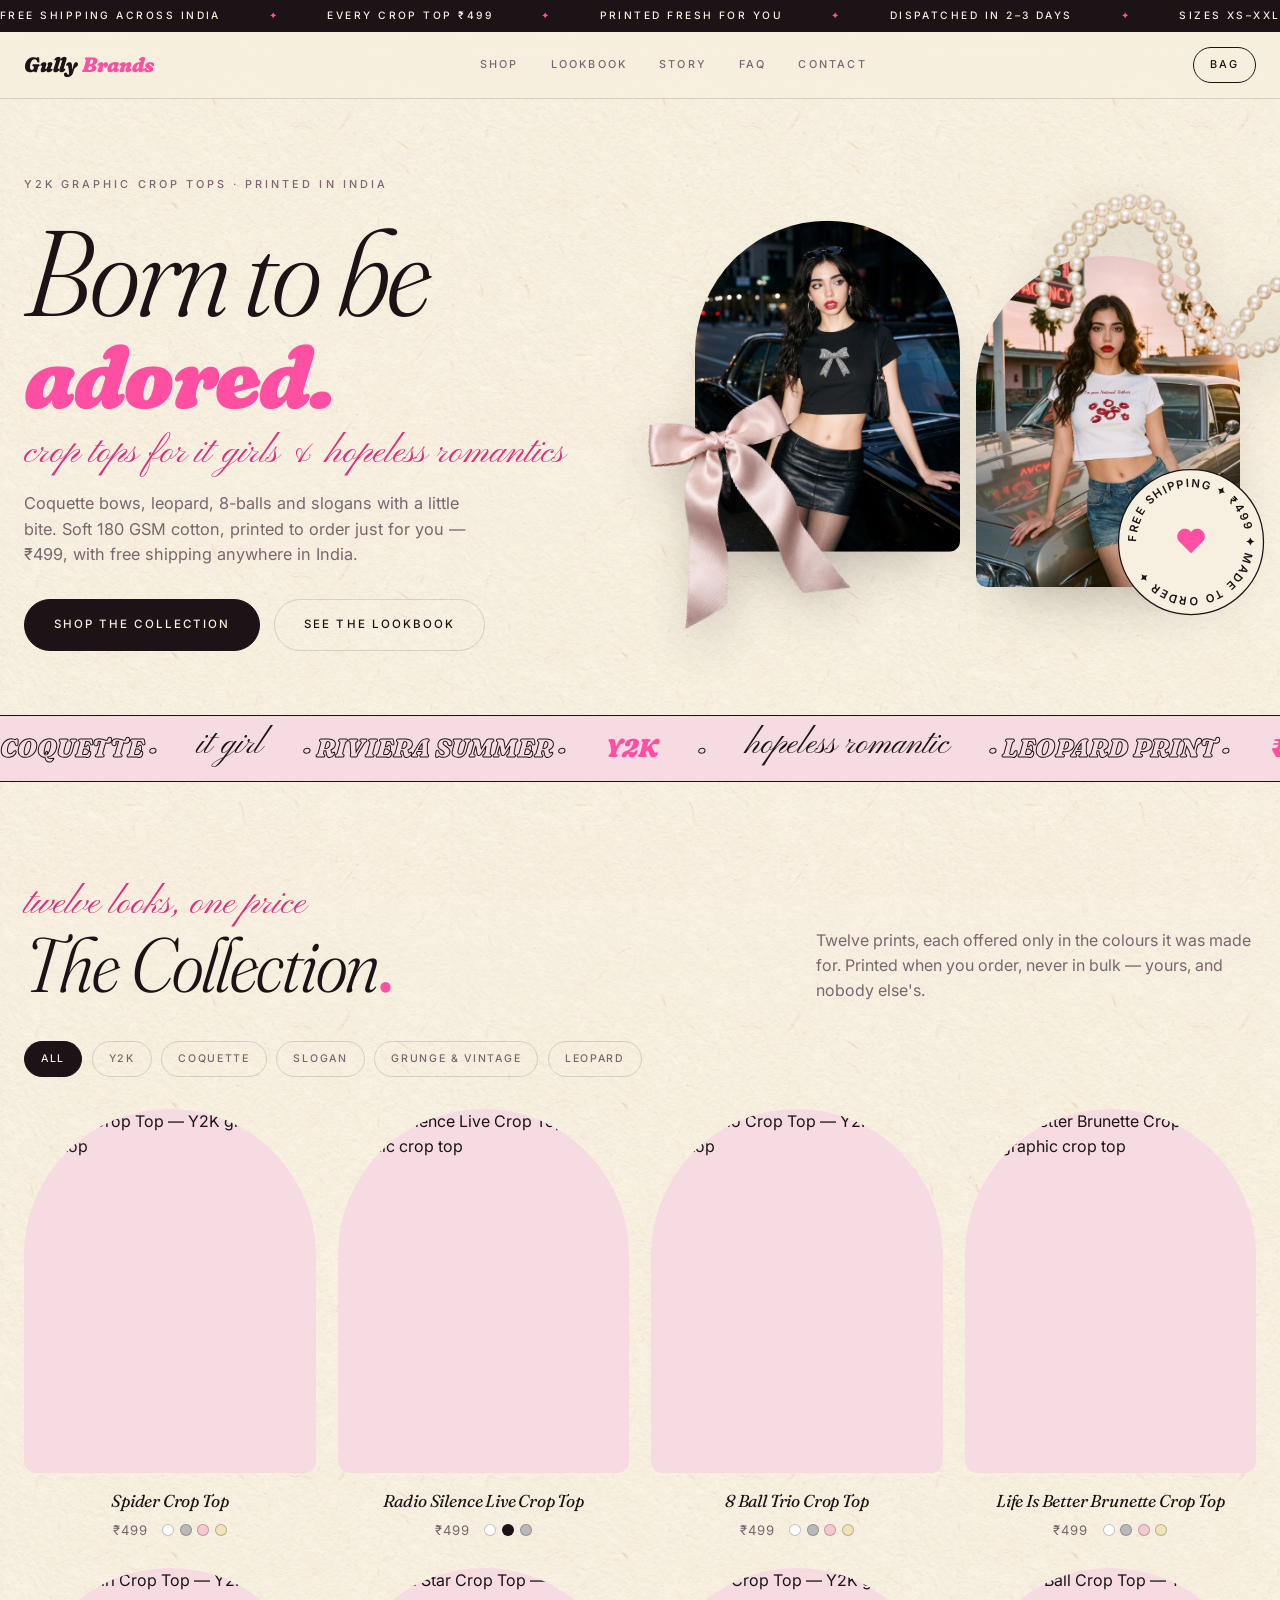
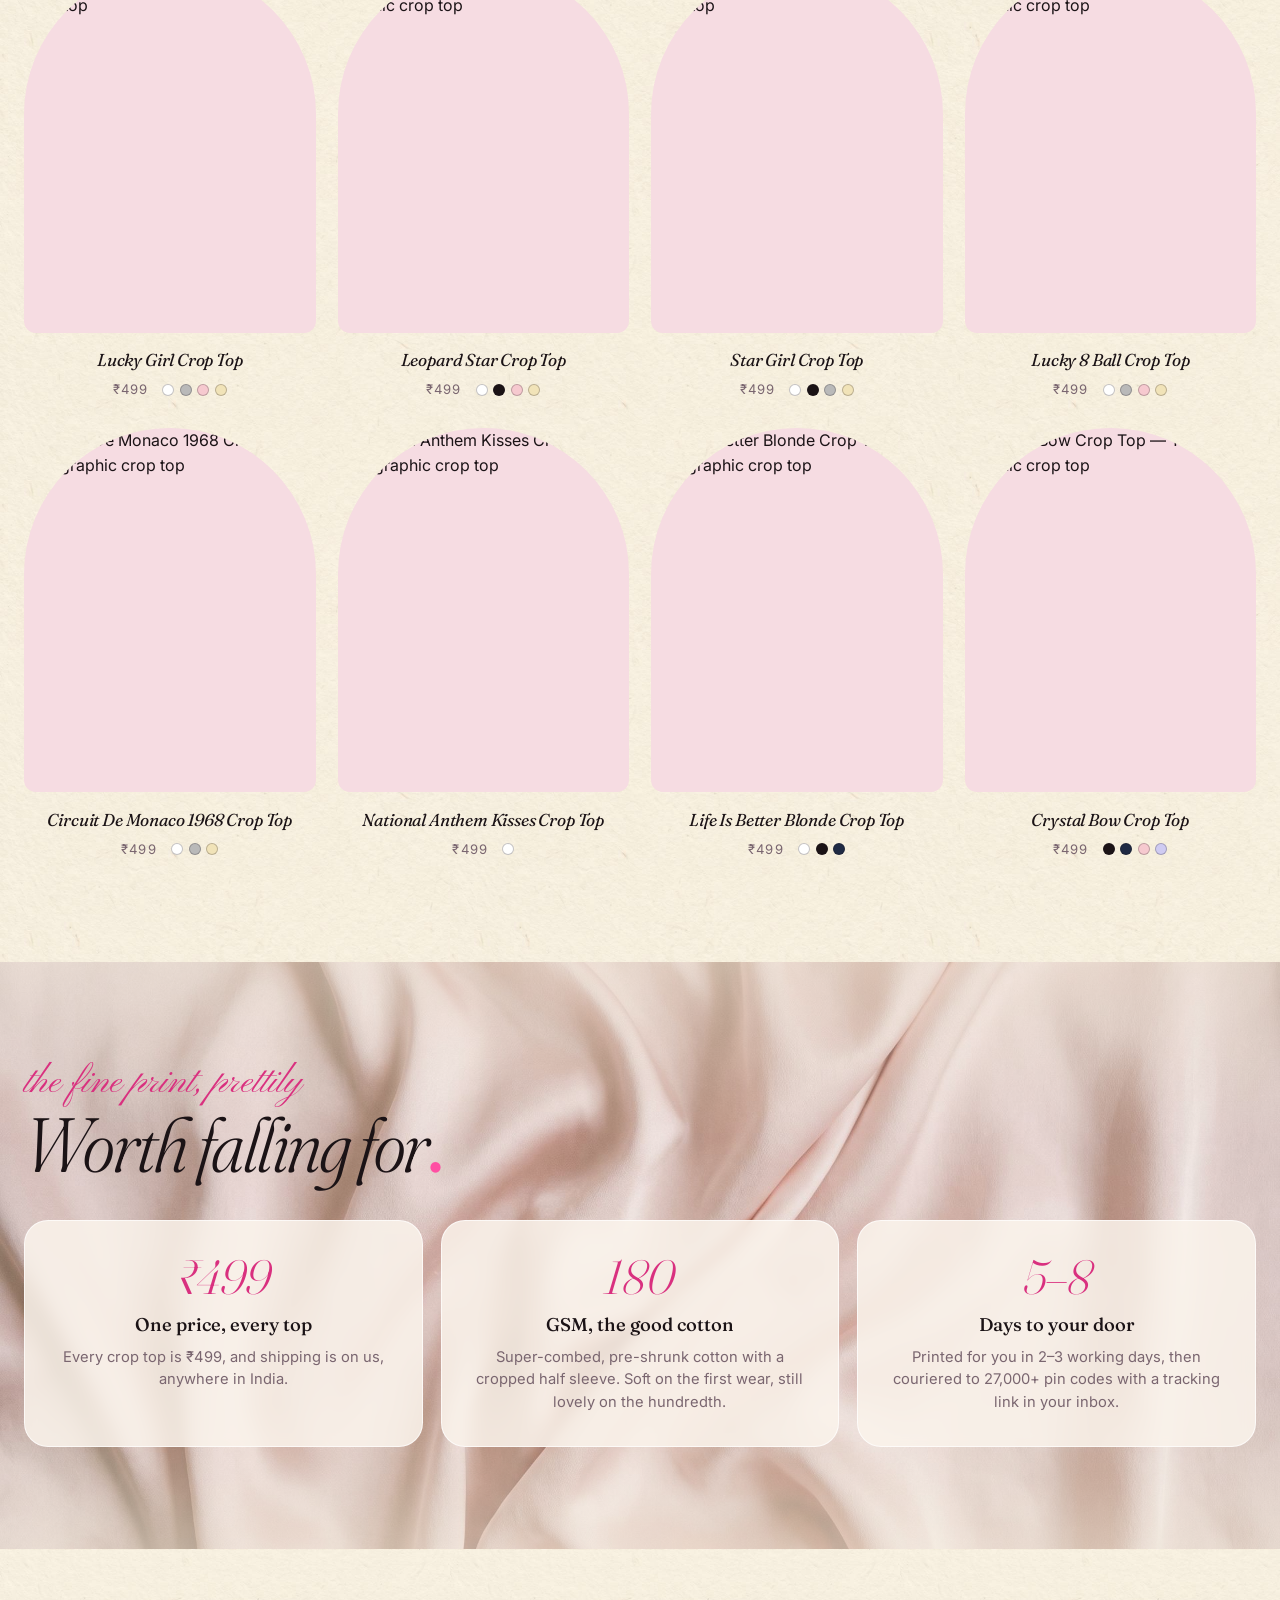
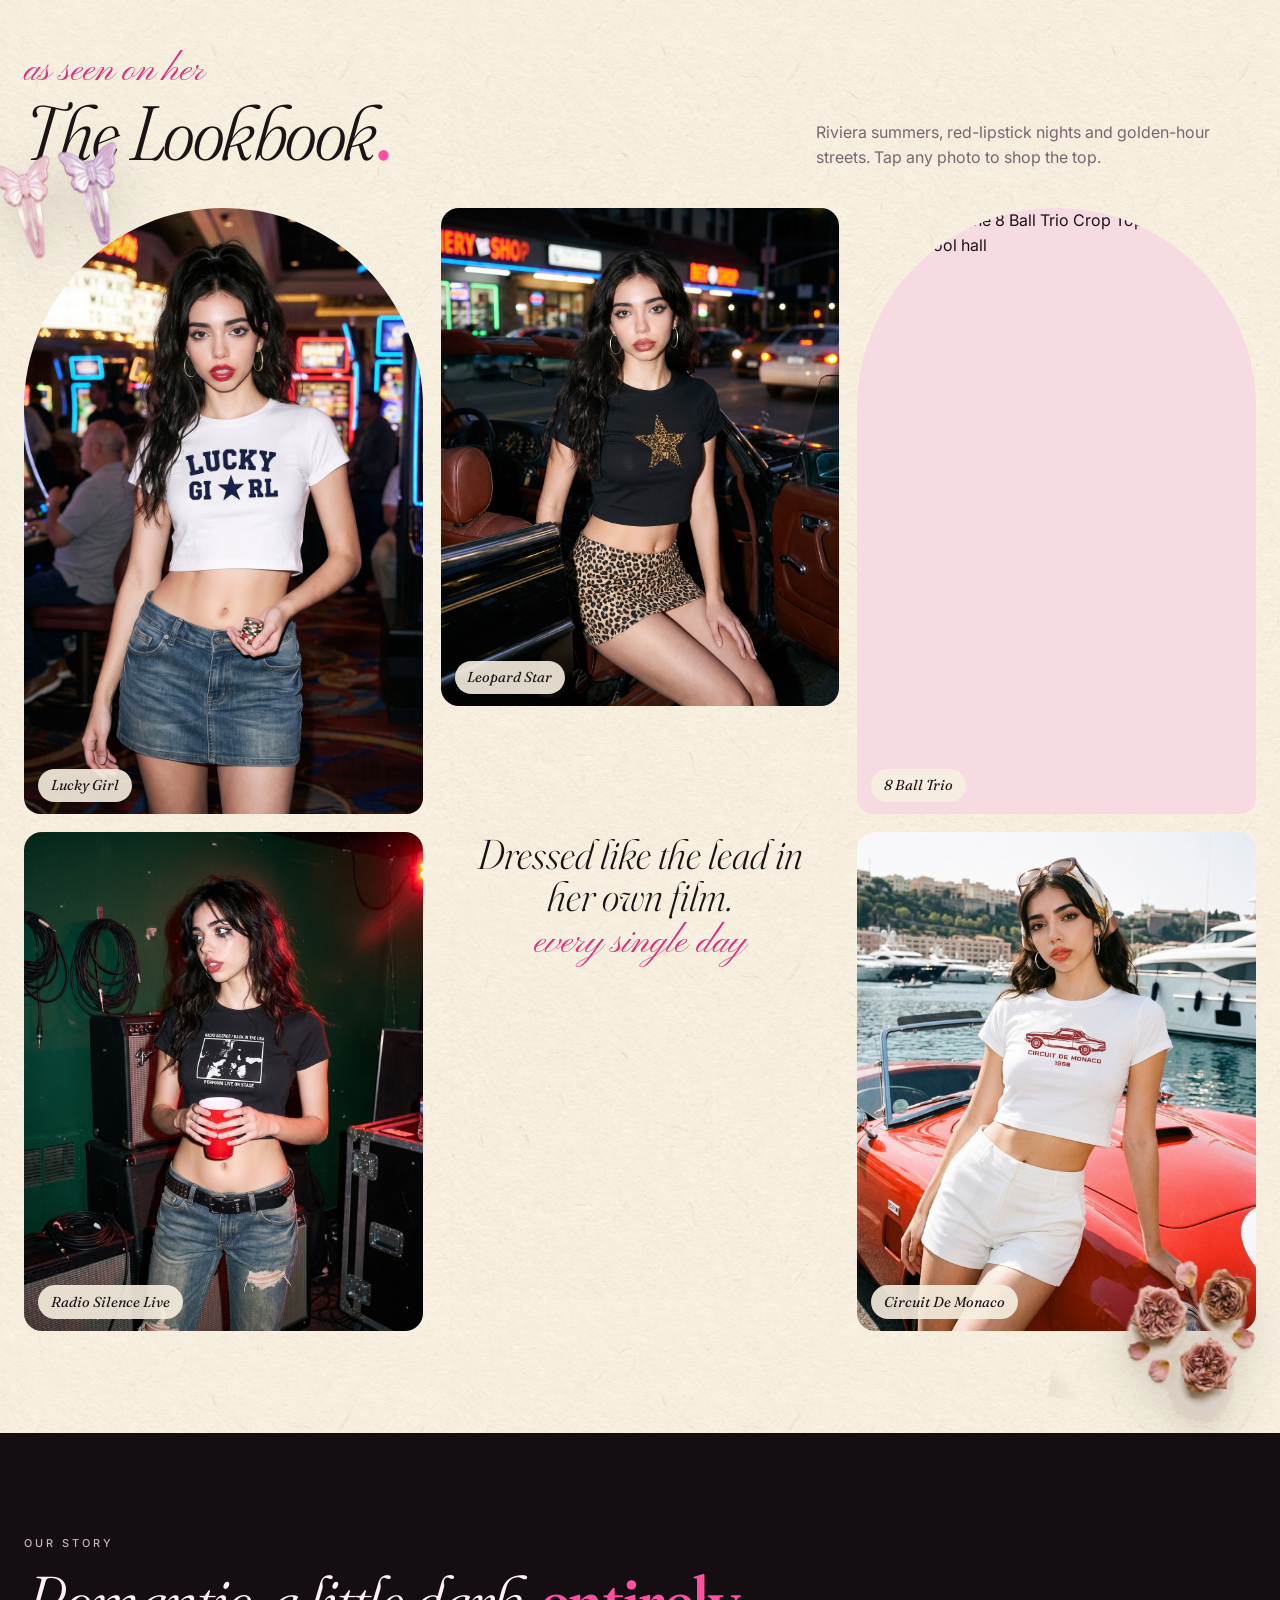
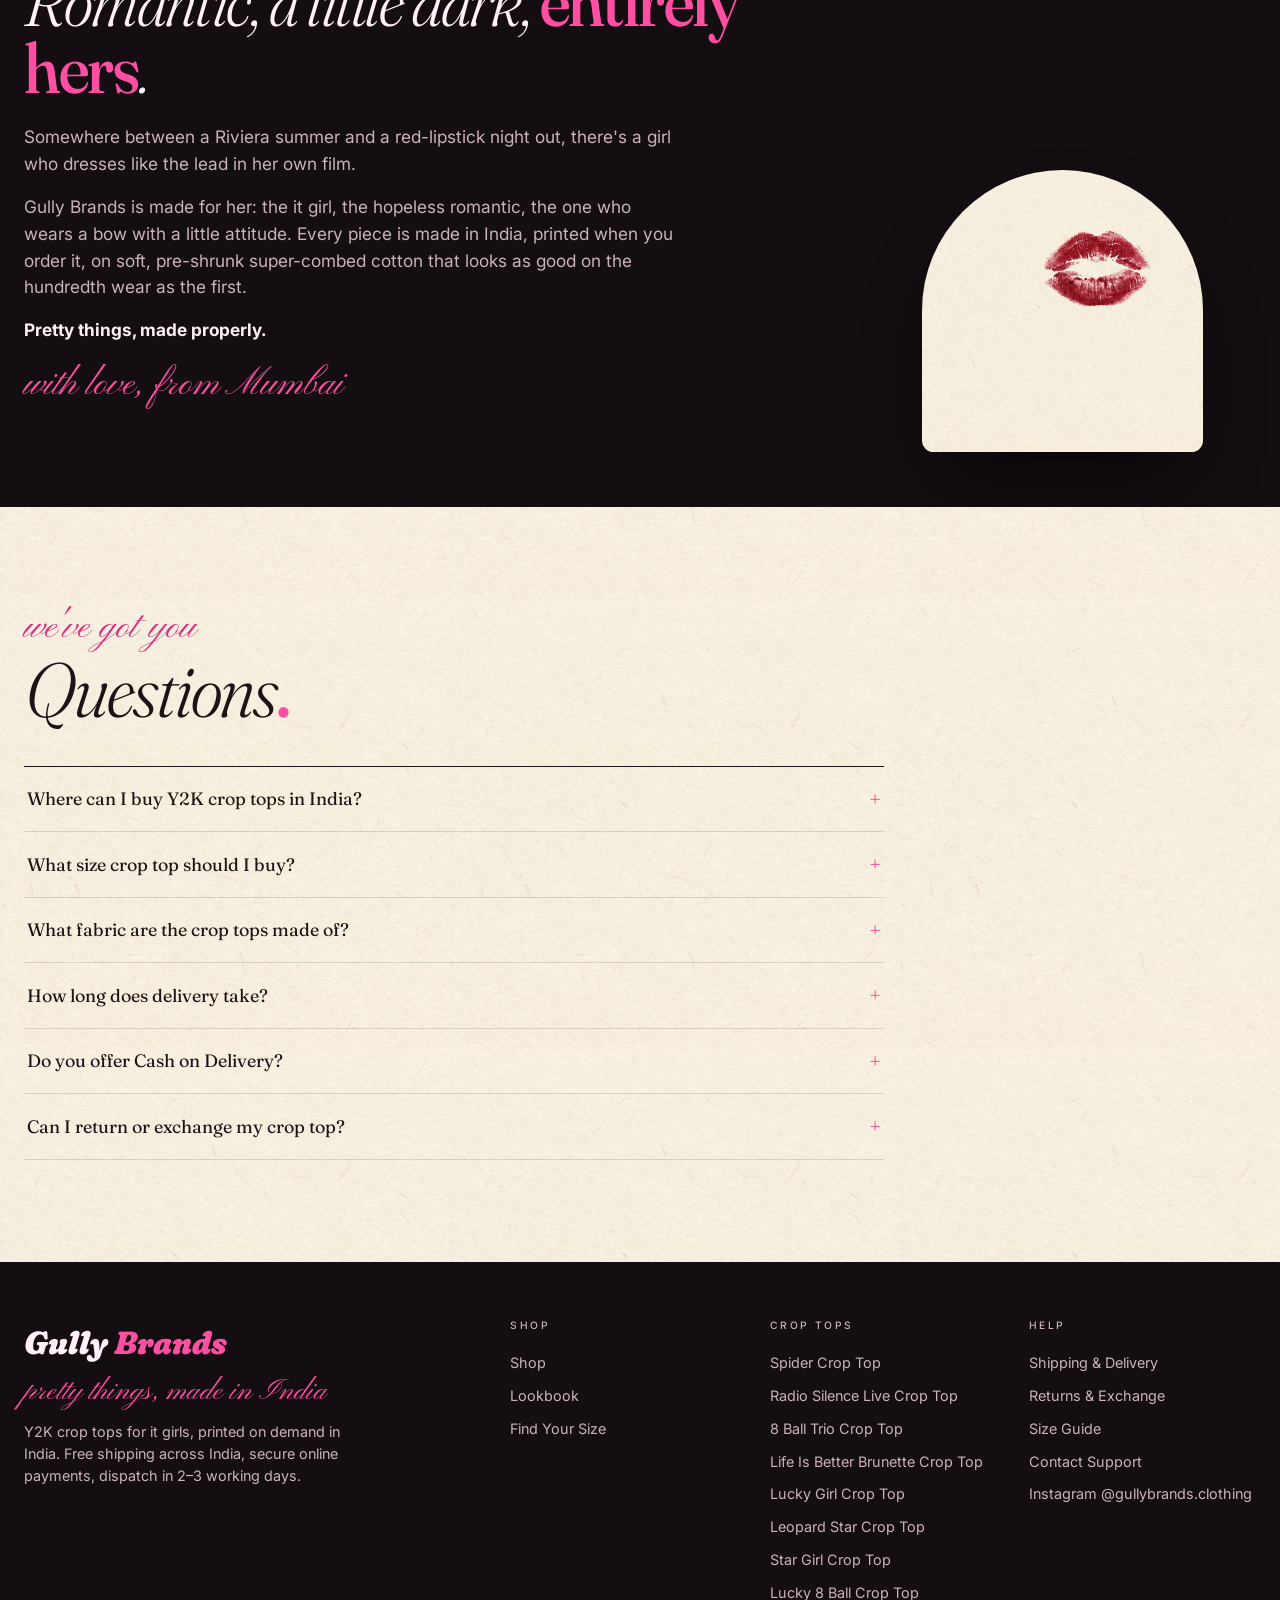
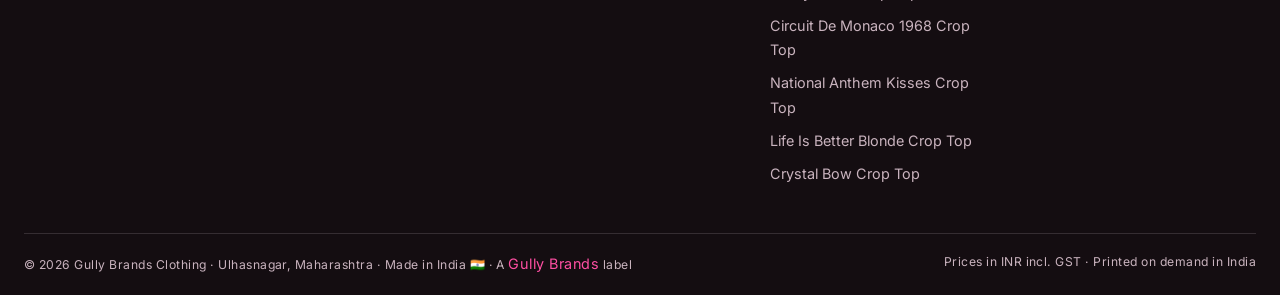
==== commit fcc80641: "Site now uses the new Mia photography: galleries, product pages, feed, share image, notes Shopify me" ====
--- a/index.html
+++ b/index.html
@@ -32,7 +32,7 @@
 {"@context":"https://schema.org","@type":"ClothingStore","name":"Gully Brands","alternateName":"Gully Brands Clothing","url":"https://shop.gullybrands.in/","logo":"https://shop.gullybrands.in/assets/icon-512.png","image":"https://shop.gullybrands.in/assets/og.jpg","description":"Y2K crop tops for it girls and hopeless romantics. Coquette bows, leopard, 8-ball and slogan graphic crop tops in soft 180 GSM cotton. ₹499, free shipping across India.","email":"gullybrands.in@gmail.com","priceRange":"₹499","currenciesAccepted":"INR","paymentAccepted":"UPI, Credit Card, Debit Card, Net Banking, Wallets","address":{"@type":"PostalAddress","addressLocality":"Ulhasnagar","addressRegion":"Maharashtra","addressCountry":"IN"},"areaServed":"IN","sameAs":["https://www.instagram.com/gullybrands.clothing/"]}
 </script>
 <script type="application/ld+json">{"@context": "https://schema.org", "@type": "FAQPage", "mainEntity": [{"@type": "Question", "name": "Where can I buy Y2K crop tops in India?", "acceptedAnswer": {"@type": "Answer", "text": "Right here. Gully Brands makes Y2K graphic crop tops for it girls: coquette bows, leopard, 8-balls, slogans and grunge prints. Every crop top is ₹499 with free shipping anywhere in India."}}, {"@type": "Question", "name": "What size crop top should I buy?", "acceptedAnswer": {"@type": "Answer", "text": "Our crop tops run from XS (32\" chest) to XXL (42\" chest), with a cropped length of 15.5\" to 20.5\". If you're between sizes, size up for a relaxed fit. The full chart is in our size guide."}}, {"@type": "Question", "name": "What fabric are the crop tops made of?", "acceptedAnswer": {"@type": "Answer", "text": "Super-combed, pre-shrunk 100% cotton at 180 GSM: soft, breathable and made to keep its shape. Wash inside out in cold water and iron inside out to keep the print looking fresh."}}, {"@type": "Question", "name": "How long does delivery take?", "acceptedAnswer": {"@type": "Answer", "text": "Every piece is printed fresh for you. Orders are printed, packed and dispatched within 2–3 working days, then arrive 3–5 working days later, anywhere in India (about a week in total). You get a tracking link by email as soon as it ships."}}, {"@type": "Question", "name": "Do you offer Cash on Delivery?", "acceptedAnswer": {"@type": "Answer", "text": "No. We take secure online payments only: UPI, cards, net banking and wallets via Razorpay. Shipping is always free."}}, {"@type": "Question", "name": "Can I return or exchange my crop top?", "acceptedAnswer": {"@type": "Answer", "text": "Because every crop top is printed on demand just for you, we don't take returns for change of mind or wrong size. If it arrives damaged, misprinted or wrong, email us within 7 days of delivery and we'll replace or refund it, no drama."}}]}</script>
-<!--ld:products--><script type="application/ld+json">{"@context":"https://schema.org","@type":"ItemList","name":"Y2K crop tops for it girls","itemListElement":[{"@type":"ListItem","position":1,"item":{"@type":"Product","name":"Spider Crop Top","url":"https://shop.gullybrands.in/p/spider-crop-top/","image":["https://cdn.shopify.com/s/files/1/0796/4599/9204/files/spider-crop-top__white__studio.jpg?v=1791474486","https://cdn.shopify.com/s/files/1/0796/4599/9204/files/spider-crop-top__grey-melange__studio.jpg?v=1791474486","https://cdn.shopify.com/s/files/1/0796/4599/9204/files/spider-crop-top__light-baby-pink__studio.jpg?v=1791474486","https://cdn.shopify.com/s/files/1/0796/4599/9204/files/spider-crop-top__beige__studio.jpg?v=1791474485"],"description":"Sweetly sinister. A tiny black spider on a baby-soft crop, for the baddie who bites back. Y2K, a little gothic, fully main character.","brand":{"@type":"Brand","name":"Gully Brands"},"category":"Apparel & Accessories > Clothing > Shirts & Tops","color":"White, Grey Melange, Light Baby Pink, Beige","size":"XS, S, M, L, XL, XXL","audience":{"@type":"PeopleAudience","suggestedGender":"female"},"offers":{"@type":"Offer","url":"https://shop.gullybrands.in/p/spider-crop-top/","priceCurrency":"INR","price":"499","availability":"https://schema.org/InStock","itemCondition":"https://schema.org/NewCondition","shippingDetails":{"@type":"OfferShippingDetails","shippingRate":{"@type":"MonetaryAmount","value":"0","currency":"INR"},"shippingDestination":{"@type":"DefinedRegion","addressCountry":"IN"},"deliveryTime":{"@type":"ShippingDeliveryTime","businessDays":{"@type":"OpeningHoursSpecification","dayOfWeek":["https://schema.org/Monday","https://schema.org/Tuesday","https://schema.org/Wednesday","https://schema.org/Thursday","https://schema.org/Friday","https://schema.org/Saturday"]},"handlingTime":{"@type":"QuantitativeValue","minValue":2,"maxValue":3,"unitCode":"DAY"},"transitTime":{"@type":"QuantitativeValue","minValue":3,"maxValue":5,"unitCode":"DAY"}}},"hasMerchantReturnPolicy":{"@type":"MerchantReturnPolicy","applicableCountry":"IN","returnPolicyCategory":"https://schema.org/MerchantReturnNotPermitted"}}}},{"@type":"ListItem","position":2,"item":{"@type":"Product","name":"Radio Silence Live Crop Top","url":"https://shop.gullybrands.in/p/radio-silence-live-crop-top/","image":["https://cdn.shopify.com/s/files/1/0796/4599/9204/files/radio-silence-live-crop-top__white__studio.jpg?v=1791474486","https://cdn.shopify.com/s/files/1/0796/4599/9204/files/radio-silence-live-crop-top__black__studio.jpg?v=1791474486","https://cdn.shopify.com/s/files/1/0796/4599/9204/files/radio-silence-live-crop-top__grey-melange__studio.jpg?v=1791474486"],"description":"Band-tee grunge, baddie edition. A live-on-stage print for the it girl with a vintage soul and a loud playlist.","brand":{"@type":"Brand","name":"Gully Brands"},"category":"Apparel & Accessories > Clothing > Shirts & Tops","color":"White, Black, Grey Melange","size":"XS, S, M, L, XL, XXL","audience":{"@type":"PeopleAudience","suggestedGender":"female"},"offers":{"@type":"Offer","url":"https://shop.gullybrands.in/p/radio-silence-live-crop-top/","priceCurrency":"INR","price":"499","availability":"https://schema.org/InStock","itemCondition":"https://schema.org/NewCondition","shippingDetails":{"@type":"OfferShippingDetails","shippingRate":{"@type":"MonetaryAmount","value":"0","currency":"INR"},"shippingDestination":{"@type":"DefinedRegion","addressCountry":"IN"},"deliveryTime":{"@type":"ShippingDeliveryTime","businessDays":{"@type":"OpeningHoursSpecification","dayOfWeek":["https://schema.org/Monday","https://schema.org/Tuesday","https://schema.org/Wednesday","https://schema.org/Thursday","https://schema.org/Friday","https://schema.org/Saturday"]},"handlingTime":{"@type":"QuantitativeValue","minValue":2,"maxValue":3,"unitCode":"DAY"},"transitTime":{"@type":"QuantitativeValue","minValue":3,"maxValue":5,"unitCode":"DAY"}}},"hasMerchantReturnPolicy":{"@type":"MerchantReturnPolicy","applicableCountry":"IN","returnPolicyCategory":"https://schema.org/MerchantReturnNotPermitted"}}}},{"@type":"ListItem","position":3,"item":{"@type":"Product","name":"8 Ball Trio Crop Top","url":"https://shop.gullybrands.in/p/8-ball-trio-crop-top/","image":["https://cdn.shopify.com/s/files/1/0796/4599/9204/files/8-ball-trio-crop-top__white__studio.jpg?v=1791474486","https://cdn.shopify.com/s/files/1/0796/4599/9204/files/8-ball-trio-crop-top__grey-melange__studio.jpg?v=1791474486","https://cdn.shopify.com/s/files/1/0796/4599/9204/files/8-ball-trio-crop-top__light-baby-pink__studio.jpg?v=1791474486","https://cdn.shopify.com/s/files/1/0796/4599/9204/files/8-ball-trio-crop-top__beige__studio.jpg?v=1791474486"],"description":"Pink, black and leopard 8-balls: the Y2K holy trinity. Luck, chaos and animal print, all on one crop.","brand":{"@type":"Brand","name":"Gully Brands"},"category":"Apparel & Accessories > Clothing > Shirts & Tops","color":"White, Grey Melange, Light Baby Pink, Beige","size":"XS, S, M, L, XL, XXL","audience":{"@type":"PeopleAudience","suggestedGender":"female"},"offers":{"@type":"Offer","url":"https://shop.gullybrands.in/p/8-ball-trio-crop-top/","priceCurrency":"INR","price":"499","availability":"https://schema.org/InStock","itemCondition":"https://schema.org/NewCondition","shippingDetails":{"@type":"OfferShippingDetails","shippingRate":{"@type":"MonetaryAmount","value":"0","currency":"INR"},"shippingDestination":{"@type":"DefinedRegion","addressCountry":"IN"},"deliveryTime":{"@type":"ShippingDeliveryTime","businessDays":{"@type":"OpeningHoursSpecification","dayOfWeek":["https://schema.org/Monday","https://schema.org/Tuesday","https://schema.org/Wednesday","https://schema.org/Thursday","https://schema.org/Friday","https://schema.org/Saturday"]},"handlingTime":{"@type":"QuantitativeValue","minValue":2,"maxValue":3,"unitCode":"DAY"},"transitTime":{"@type":"QuantitativeValue","minValue":3,"maxValue":5,"unitCode":"DAY"}}},"hasMerchantReturnPolicy":{"@type":"MerchantReturnPolicy","applicableCountry":"IN","returnPolicyCategory":"https://schema.org/MerchantReturnNotPermitted"}}}},{"@type":"ListItem","position":4,"item":{"@type":"Product","name":"Life Is Better Brunette Crop Top","url":"https://shop.gullybrands.in/p/life-is-better-brunette-crop-top/","image":["https://cdn.shopify.com/s/files/1/0796/4599/9204/files/life-is-better-brunette-crop-top__white__studio.jpg?v=1791474499","https://cdn.shopify.com/s/files/1/0796/4599/9204/files/life-is-better-brunette-crop-top__grey-melange__studio.jpg?v=1791474499","https://cdn.shopify.com/s/files/1/0796/4599/9204/files/life-is-better-brunette-crop-top__light-baby-pink__studio.jpg?v=1791474499","https://cdn.shopify.com/s/files/1/0796/4599/9204/files/life-is-better-brunette-crop-top__beige__studio.jpg?v=1791474500"],"description":"Life is better brunette, and this crop says it for you. Clean script, zero apologies.","brand":{"@type":"Brand","name":"Gully Brands"},"category":"Apparel & Accessories > Clothing > Shirts & Tops","color":"White, Grey Melange, Light Baby Pink, Beige","size":"XS, S, M, L, XL, XXL","audience":{"@type":"PeopleAudience","suggestedGender":"female"},"offers":{"@type":"Offer","url":"https://shop.gullybrands.in/p/life-is-better-brunette-crop-top/","priceCurrency":"INR","price":"499","availability":"https://schema.org/InStock","itemCondition":"https://schema.org/NewCondition","shippingDetails":{"@type":"OfferShippingDetails","shippingRate":{"@type":"MonetaryAmount","value":"0","currency":"INR"},"shippingDestination":{"@type":"DefinedRegion","addressCountry":"IN"},"deliveryTime":{"@type":"ShippingDeliveryTime","businessDays":{"@type":"OpeningHoursSpecification","dayOfWeek":["https://schema.org/Monday","https://schema.org/Tuesday","https://schema.org/Wednesday","https://schema.org/Thursday","https://schema.org/Friday","https://schema.org/Saturday"]},"handlingTime":{"@type":"QuantitativeValue","minValue":2,"maxValue":3,"unitCode":"DAY"},"transitTime":{"@type":"QuantitativeValue","minValue":3,"maxValue":5,"unitCode":"DAY"}}},"hasMerchantReturnPolicy":{"@type":"MerchantReturnPolicy","applicableCountry":"IN","returnPolicyCategory":"https://schema.org/MerchantReturnNotPermitted"}}}},{"@type":"ListItem","position":5,"item":{"@type":"Product","name":"Lucky Girl Crop Top","url":"https://shop.gullybrands.in/p/lucky-girl-crop-top/","image":["https://cdn.shopify.com/s/files/1/0796/4599/9204/files/lucky-girl-crop-top__white__studio.jpg?v=1791474500","https://cdn.shopify.com/s/files/1/0796/4599/9204/files/lucky-girl-crop-top__grey-melange__studio.jpg?v=1791474499","https://cdn.shopify.com/s/files/1/0796/4599/9204/files/lucky-girl-crop-top__light-baby-pink__studio.jpg?v=1791474500","https://cdn.shopify.com/s/files/1/0796/4599/9204/files/lucky-girl-crop-top__beige__studio.jpg?v=1791474500"],"description":"Lucky girl syndrome, now wearable. Varsity letters, one star, all the main-character manifesting.","brand":{"@type":"Brand","name":"Gully Brands"},"category":"Apparel & Accessories > Clothing > Shirts & Tops","color":"White, Grey Melange, Light Baby Pink, Beige","size":"XS, S, M, L, XL, XXL","audience":{"@type":"PeopleAudience","suggestedGender":"female"},"offers":{"@type":"Offer","url":"https://shop.gullybrands.in/p/lucky-girl-crop-top/","priceCurrency":"INR","price":"499","availability":"https://schema.org/InStock","itemCondition":"https://schema.org/NewCondition","shippingDetails":{"@type":"OfferShippingDetails","shippingRate":{"@type":"MonetaryAmount","value":"0","currency":"INR"},"shippingDestination":{"@type":"DefinedRegion","addressCountry":"IN"},"deliveryTime":{"@type":"ShippingDeliveryTime","businessDays":{"@type":"OpeningHoursSpecification","dayOfWeek":["https://schema.org/Monday","https://schema.org/Tuesday","https://schema.org/Wednesday","https://schema.org/Thursday","https://schema.org/Friday","https://schema.org/Saturday"]},"handlingTime":{"@type":"QuantitativeValue","minValue":2,"maxValue":3,"unitCode":"DAY"},"transitTime":{"@type":"QuantitativeValue","minValue":3,"maxValue":5,"unitCode":"DAY"}}},"hasMerchantReturnPolicy":{"@type":"MerchantReturnPolicy","applicableCountry":"IN","returnPolicyCategory":"https://schema.org/MerchantReturnNotPermitted"}}}},{"@type":"ListItem","position":6,"item":{"@type":"Product","name":"Leopard Star Crop Top","url":"https://shop.gullybrands.in/p/leopard-star-crop-top/","image":["https://cdn.shopify.com/s/files/1/0796/4599/9204/files/leopard-star-crop-top__white__studio.jpg?v=1791474500","https://cdn.shopify.com/s/files/1/0796/4599/9204/files/leopard-star-crop-top__black__studio.jpg?v=1791474500","https://cdn.shopify.com/s/files/1/0796/4599/9204/files/leopard-star-crop-top__light-baby-pink__studio.jpg?v=1791474500","https://cdn.shopify.com/s/files/1/0796/4599/9204/files/leopard-star-crop-top__beige__studio.jpg?v=1791474500"],"description":"Leopard print never left, it just got a star. A Y2K classic for the it girl.","brand":{"@type":"Brand","name":"Gully Brands"},"category":"Apparel & Accessories > Clothing > Shirts & Tops","color":"White, Black, Light Baby Pink, Beige","size":"XS, S, M, L, XL, XXL","audience":{"@type":"PeopleAudience","suggestedGender":"female"},"offers":{"@type":"Offer","url":"https://shop.gullybrands.in/p/leopard-star-crop-top/","priceCurrency":"INR","price":"499","availability":"https://schema.org/InStock","itemCondition":"https://schema.org/NewCondition","shippingDetails":{"@type":"OfferShippingDetails","shippingRate":{"@type":"MonetaryAmount","value":"0","currency":"INR"},"shippingDestination":{"@type":"DefinedRegion","addressCountry":"IN"},"deliveryTime":{"@type":"ShippingDeliveryTime","businessDays":{"@type":"OpeningHoursSpecification","dayOfWeek":["https://schema.org/Monday","https://schema.org/Tuesday","https://schema.org/Wednesday","https://schema.org/Thursday","https://schema.org/Friday","https://schema.org/Saturday"]},"handlingTime":{"@type":"QuantitativeValue","minValue":2,"maxValue":3,"unitCode":"DAY"},"transitTime":{"@type":"QuantitativeValue","minValue":3,"maxValue":5,"unitCode":"DAY"}}},"hasMerchantReturnPolicy":{"@type":"MerchantReturnPolicy","applicableCountry":"IN","returnPolicyCategory":"https://schema.org/MerchantReturnNotPermitted"}}}},{"@type":"ListItem","position":7,"item":{"@type":"Product","name":"Star Girl Crop Top","url":"https://shop.gullybrands.in/p/star-girl-crop-top/","image":["https://cdn.shopify.com/s/files/1/0796/4599/9204/files/star-girl-crop-top__white__studio.jpg?v=1791474513","https://cdn.shopify.com/s/files/1/0796/4599/9204/files/star-girl-crop-top__black__studio.jpg?v=1791474513","https://cdn.shopify.com/s/files/1/0796/4599/9204/files/star-girl-crop-top__grey-melange__studio.jpg?v=1791474513","https://cdn.shopify.com/s/files/1/0796/4599/9204/files/star-girl-crop-top__beige__studio.jpg?v=1791474513"],"description":"A grunge it-girl portrait with cracked-star detail. Vintage-poster energy for the girls who stare back.","brand":{"@type":"Brand","name":"Gully Brands"},"category":"Apparel & Accessories > Clothing > Shirts & Tops","color":"White, Black, Grey Melange, Beige","size":"XS, S, M, L, XL, XXL","audience":{"@type":"PeopleAudience","suggestedGender":"female"},"offers":{"@type":"Offer","url":"https://shop.gullybrands.in/p/star-girl-crop-top/","priceCurrency":"INR","price":"499","availability":"https://schema.org/InStock","itemCondition":"https://schema.org/NewCondition","shippingDetails":{"@type":"OfferShippingDetails","shippingRate":{"@type":"MonetaryAmount","value":"0","currency":"INR"},"shippingDestination":{"@type":"DefinedRegion","addressCountry":"IN"},"deliveryTime":{"@type":"ShippingDeliveryTime","businessDays":{"@type":"OpeningHoursSpecification","dayOfWeek":["https://schema.org/Monday","https://schema.org/Tuesday","https://schema.org/Wednesday","https://schema.org/Thursday","https://schema.org/Friday","https://schema.org/Saturday"]},"handlingTime":{"@type":"QuantitativeValue","minValue":2,"maxValue":3,"unitCode":"DAY"},"transitTime":{"@type":"QuantitativeValue","minValue":3,"maxValue":5,"unitCode":"DAY"}}},"hasMerchantReturnPolicy":{"@type":"MerchantReturnPolicy","applicableCountry":"IN","returnPolicyCategory":"https://schema.org/MerchantReturnNotPermitted"}}}},{"@type":"ListItem","position":8,"item":{"@type":"Product","name":"Lucky 8 Ball Crop Top","url":"https://shop.gullybrands.in/p/lucky-8-ball-crop-top/","image":["https://cdn.shopify.com/s/files/1/0796/4599/9204/files/lucky-8-ball-crop-top__white__studio.jpg?v=1791474513","https://cdn.shopify.com/s/files/1/0796/4599/9204/files/lucky-8-ball-crop-top__grey-melange__studio.jpg?v=1791474514","https://cdn.shopify.com/s/files/1/0796/4599/9204/files/lucky-8-ball-crop-top__light-baby-pink__studio.jpg?v=1791474513","https://cdn.shopify.com/s/files/1/0796/4599/9204/files/lucky-8-ball-crop-top__beige__studio.jpg?v=1791474513"],"description":"Ask the 8-ball: outlook good. The classic Y2K icon, fuzzy and bold on a cropped fit.","brand":{"@type":"Brand","name":"Gully Brands"},"category":"Apparel & Accessories > Clothing > Shirts & Tops","color":"White, Grey Melange, Light Baby Pink, Beige","size":"XS, S, M, L, XL, XXL","audience":{"@type":"PeopleAudience","suggestedGender":"female"},"offers":{"@type":"Offer","url":"https://shop.gullybrands.in/p/lucky-8-ball-crop-top/","priceCurrency":"INR","price":"499","availability":"https://schema.org/InStock","itemCondition":"https://schema.org/NewCondition","shippingDetails":{"@type":"OfferShippingDetails","shippingRate":{"@type":"MonetaryAmount","value":"0","currency":"INR"},"shippingDestination":{"@type":"DefinedRegion","addressCountry":"IN"},"deliveryTime":{"@type":"ShippingDeliveryTime","businessDays":{"@type":"OpeningHoursSpecification","dayOfWeek":["https://schema.org/Monday","https://schema.org/Tuesday","https://schema.org/Wednesday","https://schema.org/Thursday","https://schema.org/Friday","https://schema.org/Saturday"]},"handlingTime":{"@type":"QuantitativeValue","minValue":2,"maxValue":3,"unitCode":"DAY"},"transitTime":{"@type":"QuantitativeValue","minValue":3,"maxValue":5,"unitCode":"DAY"}}},"hasMerchantReturnPolicy":{"@type":"MerchantReturnPolicy","applicableCountry":"IN","returnPolicyCategory":"https://schema.org/MerchantReturnNotPermitted"}}}},{"@type":"ListItem","position":9,"item":{"@type":"Product","name":"Circuit De Monaco 1968 Crop Top","url":"https://shop.gullybrands.in/p/circuit-de-monaco-1968-crop-top/","image":["https://cdn.shopify.com/s/files/1/0796/4599/9204/files/circuit-de-monaco-1968-crop-top__white__studio.jpg?v=1791474514","https://cdn.shopify.com/s/files/1/0796/4599/9204/files/circuit-de-monaco-1968-crop-top__grey-melange__studio.jpg?v=1791474514","https://cdn.shopify.com/s/files/1/0796/4599/9204/files/circuit-de-monaco-1968-crop-top__beige__studio.jpg?v=1791474514"],"description":"Circuit de Monaco, 1968. Old-money racing vibes for the it girl who takes the scenic route, fast.","brand":{"@type":"Brand","name":"Gully Brands"},"category":"Apparel & Accessories > Clothing > Shirts & Tops","color":"White, Grey Melange, Beige","size":"XS, S, M, L, XL, XXL","audience":{"@type":"PeopleAudience","suggestedGender":"female"},"offers":{"@type":"Offer","url":"https://shop.gullybrands.in/p/circuit-de-monaco-1968-crop-top/","priceCurrency":"INR","price":"499","availability":"https://schema.org/InStock","itemCondition":"https://schema.org/NewCondition","shippingDetails":{"@type":"OfferShippingDetails","shippingRate":{"@type":"MonetaryAmount","value":"0","currency":"INR"},"shippingDestination":{"@type":"DefinedRegion","addressCountry":"IN"},"deliveryTime":{"@type":"ShippingDeliveryTime","businessDays":{"@type":"OpeningHoursSpecification","dayOfWeek":["https://schema.org/Monday","https://schema.org/Tuesday","https://schema.org/Wednesday","https://schema.org/Thursday","https://schema.org/Friday","https://schema.org/Saturday"]},"handlingTime":{"@type":"QuantitativeValue","minValue":2,"maxValue":3,"unitCode":"DAY"},"transitTime":{"@type":"QuantitativeValue","minValue":3,"maxValue":5,"unitCode":"DAY"}}},"hasMerchantReturnPolicy":{"@type":"MerchantReturnPolicy","applicableCountry":"IN","returnPolicyCategory":"https://schema.org/MerchantReturnNotPermitted"}}}},{"@type":"ListItem","position":10,"item":{"@type":"Product","name":"National Anthem Kisses Crop Top","url":"https://shop.gullybrands.in/p/national-anthem-kisses-crop-top/","image":["https://cdn.shopify.com/s/files/1/0796/4599/9204/files/national-anthem-kisses-crop-top__white__studio.jpg?v=1791474525"],"description":"I'm your national anthem. Lana Del Rey inspired red-lipstick kisses for the sad-girl romantics and the baddies who mean it.","brand":{"@type":"Brand","name":"Gully Brands"},"category":"Apparel & Accessories > Clothing > Shirts & Tops","color":"White","size":"XS, S, M, L, XL, XXL","audience":{"@type":"PeopleAudience","suggestedGender":"female"},"offers":{"@type":"Offer","url":"https://shop.gullybrands.in/p/national-anthem-kisses-crop-top/","priceCurrency":"INR","price":"499","availability":"https://schema.org/InStock","itemCondition":"https://schema.org/NewCondition","shippingDetails":{"@type":"OfferShippingDetails","shippingRate":{"@type":"MonetaryAmount","value":"0","currency":"INR"},"shippingDestination":{"@type":"DefinedRegion","addressCountry":"IN"},"deliveryTime":{"@type":"ShippingDeliveryTime","businessDays":{"@type":"OpeningHoursSpecification","dayOfWeek":["https://schema.org/Monday","https://schema.org/Tuesday","https://schema.org/Wednesday","https://schema.org/Thursday","https://schema.org/Friday","https://schema.org/Saturday"]},"handlingTime":{"@type":"QuantitativeValue","minValue":2,"maxValue":3,"unitCode":"DAY"},"transitTime":{"@type":"QuantitativeValue","minValue":3,"maxValue":5,"unitCode":"DAY"}}},"hasMerchantReturnPolicy":{"@type":"MerchantReturnPolicy","applicableCountry":"IN","returnPolicyCategory":"https://schema.org/MerchantReturnNotPermitted"}}}},{"@type":"ListItem","position":11,"item":{"@type":"Product","name":"Life Is Better Blonde Crop Top","url":"https://shop.gullybrands.in/p/life-is-better-blonde-crop-top/","image":["https://cdn.shopify.com/s/files/1/0796/4599/9204/files/life-is-better-blonde-crop-top__white__studio.jpg?v=1791474525","https://cdn.shopify.com/s/files/1/0796/4599/9204/files/life-is-better-blonde-crop-top__black__studio.jpg?v=1791474525","https://cdn.shopify.com/s/files/1/0796/4599/9204/files/life-is-better-blonde-crop-top__navy-blue__studio.jpg?v=1791474525"],"description":"Life is better blonde. Soft pink script, loud opinion, for the bombshells and the freshly bleached.","brand":{"@type":"Brand","name":"Gully Brands"},"category":"Apparel & Accessories > Clothing > Shirts & Tops","color":"White, Black, Navy Blue","size":"XS, S, M, L, XL, XXL","audience":{"@type":"PeopleAudience","suggestedGender":"female"},"offers":{"@type":"Offer","url":"https://shop.gullybrands.in/p/life-is-better-blonde-crop-top/","priceCurrency":"INR","price":"499","availability":"https://schema.org/InStock","itemCondition":"https://schema.org/NewCondition","shippingDetails":{"@type":"OfferShippingDetails","shippingRate":{"@type":"MonetaryAmount","value":"0","currency":"INR"},"shippingDestination":{"@type":"DefinedRegion","addressCountry":"IN"},"deliveryTime":{"@type":"ShippingDeliveryTime","businessDays":{"@type":"OpeningHoursSpecification","dayOfWeek":["https://schema.org/Monday","https://schema.org/Tuesday","https://schema.org/Wednesday","https://schema.org/Thursday","https://schema.org/Friday","https://schema.org/Saturday"]},"handlingTime":{"@type":"QuantitativeValue","minValue":2,"maxValue":3,"unitCode":"DAY"},"transitTime":{"@type":"QuantitativeValue","minValue":3,"maxValue":5,"unitCode":"DAY"}}},"hasMerchantReturnPolicy":{"@type":"MerchantReturnPolicy","applicableCountry":"IN","returnPolicyCategory":"https://schema.org/MerchantReturnNotPermitted"}}}},{"@type":"ListItem","position":12,"item":{"@type":"Product","name":"Crystal Bow Crop Top","url":"https://shop.gullybrands.in/p/crystal-bow-crop-top/","image":["https://cdn.shopify.com/s/files/1/0796/4599/9204/files/crystal-bow-crop-top__black__studio.jpg?v=1791474525","https://cdn.shopify.com/s/files/1/0796/4599/9204/files/crystal-bow-crop-top__navy-blue__studio.jpg?v=1791474526","https://cdn.shopify.com/s/files/1/0796/4599/9204/files/crystal-bow-crop-top__light-baby-pink__studio.jpg?v=1791474525","https://cdn.shopify.com/s/files/1/0796/4599/9204/files/crystal-bow-crop-top__lavender__studio.jpg?v=1791474525"],"description":"Coquette, but make it sparkle. A crystal bow that turns any fit into an it-girl moment.","brand":{"@type":"Brand","name":"Gully Brands"},"category":"Apparel & Accessories > Clothing > Shirts & Tops","color":"Black, Navy Blue, Light Baby Pink, Lavender","size":"XS, S, M, L, XL, XXL","audience":{"@type":"PeopleAudience","suggestedGender":"female"},"offers":{"@type":"Offer","url":"https://shop.gullybrands.in/p/crystal-bow-crop-top/","priceCurrency":"INR","price":"499","availability":"https://schema.org/InStock","itemCondition":"https://schema.org/NewCondition","shippingDetails":{"@type":"OfferShippingDetails","shippingRate":{"@type":"MonetaryAmount","value":"0","currency":"INR"},"shippingDestination":{"@type":"DefinedRegion","addressCountry":"IN"},"deliveryTime":{"@type":"ShippingDeliveryTime","businessDays":{"@type":"OpeningHoursSpecification","dayOfWeek":["https://schema.org/Monday","https://schema.org/Tuesday","https://schema.org/Wednesday","https://schema.org/Thursday","https://schema.org/Friday","https://schema.org/Saturday"]},"handlingTime":{"@type":"QuantitativeValue","minValue":2,"maxValue":3,"unitCode":"DAY"},"transitTime":{"@type":"QuantitativeValue","minValue":3,"maxValue":5,"unitCode":"DAY"}}},"hasMerchantReturnPolicy":{"@type":"MerchantReturnPolicy","applicableCountry":"IN","returnPolicyCategory":"https://schema.org/MerchantReturnNotPermitted"}}}}]}</script><!--/ld:products-->
+<!--ld:products--><script type="application/ld+json">{"@context":"https://schema.org","@type":"ItemList","name":"Y2K crop tops for it girls","itemListElement":[{"@type":"ListItem","position":1,"item":{"@type":"Product","name":"Spider Crop Top","url":"https://shop.gullybrands.in/p/spider-crop-top/","image":["https://cdn.shopify.com/s/files/1/0796/4599/9204/files/spider-crop-top__white__studio.jpg?v=1792253686","https://cdn.shopify.com/s/files/1/0796/4599/9204/files/spider-crop-top__grey-melange__studio.jpg?v=1792253686","https://cdn.shopify.com/s/files/1/0796/4599/9204/files/spider-crop-top__light-baby-pink__studio.jpg?v=1792253685","https://cdn.shopify.com/s/files/1/0796/4599/9204/files/spider-crop-top__beige__studio.jpg?v=1792253685"],"description":"Sweetly sinister. One small black spider on a soft baby tee — gothic coquette for the girl who smiles and bites.","brand":{"@type":"Brand","name":"Gully Brands"},"category":"Apparel & Accessories > Clothing > Shirts & Tops","color":"White, Grey Melange, Light Baby Pink, Beige","size":"XS, S, M, L, XL, XXL","audience":{"@type":"PeopleAudience","suggestedGender":"female"},"offers":{"@type":"Offer","url":"https://shop.gullybrands.in/p/spider-crop-top/","priceCurrency":"INR","price":"499","availability":"https://schema.org/InStock","itemCondition":"https://schema.org/NewCondition","shippingDetails":{"@type":"OfferShippingDetails","shippingRate":{"@type":"MonetaryAmount","value":"0","currency":"INR"},"shippingDestination":{"@type":"DefinedRegion","addressCountry":"IN"},"deliveryTime":{"@type":"ShippingDeliveryTime","businessDays":{"@type":"OpeningHoursSpecification","dayOfWeek":["https://schema.org/Monday","https://schema.org/Tuesday","https://schema.org/Wednesday","https://schema.org/Thursday","https://schema.org/Friday","https://schema.org/Saturday"]},"handlingTime":{"@type":"QuantitativeValue","minValue":2,"maxValue":3,"unitCode":"DAY"},"transitTime":{"@type":"QuantitativeValue","minValue":3,"maxValue":5,"unitCode":"DAY"}}},"hasMerchantReturnPolicy":{"@type":"MerchantReturnPolicy","applicableCountry":"IN","returnPolicyCategory":"https://schema.org/MerchantReturnNotPermitted"}}}},{"@type":"ListItem","position":2,"item":{"@type":"Product","name":"Radio Silence Live Crop Top","url":"https://shop.gullybrands.in/p/radio-silence-live-crop-top/","image":["https://cdn.shopify.com/s/files/1/0796/4599/9204/files/radio-silence-live-crop-top__white__studio.jpg?v=1792253683","https://cdn.shopify.com/s/files/1/0796/4599/9204/files/radio-silence-live-crop-top__black__studio.jpg?v=1792253683","https://cdn.shopify.com/s/files/1/0796/4599/9204/files/radio-silence-live-crop-top__grey-melange__studio.jpg?v=1792253683"],"description":"A live-on-stage print with worn-in band-tee soul, for the girl with a vintage heart and a loud playlist.","brand":{"@type":"Brand","name":"Gully Brands"},"category":"Apparel & Accessories > Clothing > Shirts & Tops","color":"White, Black, Grey Melange","size":"XS, S, M, L, XL, XXL","audience":{"@type":"PeopleAudience","suggestedGender":"female"},"offers":{"@type":"Offer","url":"https://shop.gullybrands.in/p/radio-silence-live-crop-top/","priceCurrency":"INR","price":"499","availability":"https://schema.org/InStock","itemCondition":"https://schema.org/NewCondition","shippingDetails":{"@type":"OfferShippingDetails","shippingRate":{"@type":"MonetaryAmount","value":"0","currency":"INR"},"shippingDestination":{"@type":"DefinedRegion","addressCountry":"IN"},"deliveryTime":{"@type":"ShippingDeliveryTime","businessDays":{"@type":"OpeningHoursSpecification","dayOfWeek":["https://schema.org/Monday","https://schema.org/Tuesday","https://schema.org/Wednesday","https://schema.org/Thursday","https://schema.org/Friday","https://schema.org/Saturday"]},"handlingTime":{"@type":"QuantitativeValue","minValue":2,"maxValue":3,"unitCode":"DAY"},"transitTime":{"@type":"QuantitativeValue","minValue":3,"maxValue":5,"unitCode":"DAY"}}},"hasMerchantReturnPolicy":{"@type":"MerchantReturnPolicy","applicableCountry":"IN","returnPolicyCategory":"https://schema.org/MerchantReturnNotPermitted"}}}},{"@type":"ListItem","position":3,"item":{"@type":"Product","name":"8 Ball Trio Crop Top","url":"https://shop.gullybrands.in/p/8-ball-trio-crop-top/","image":["https://cdn.shopify.com/s/files/1/0796/4599/9204/files/8-ball-trio-crop-top__white__studio.jpg?v=1792253667","https://cdn.shopify.com/s/files/1/0796/4599/9204/files/8-ball-trio-crop-top__grey-melange__studio.jpg?v=1792253667","https://cdn.shopify.com/s/files/1/0796/4599/9204/files/8-ball-trio-crop-top__light-baby-pink__studio.jpg?v=1792253667","https://cdn.shopify.com/s/files/1/0796/4599/9204/files/8-ball-trio-crop-top__beige__studio.jpg?v=1792253667"],"description":"Pink, black and leopard 8-balls — luck, trouble and animal print on one soft crop. The night is yours to call.","brand":{"@type":"Brand","name":"Gully Brands"},"category":"Apparel & Accessories > Clothing > Shirts & Tops","color":"White, Grey Melange, Light Baby Pink, Beige","size":"XS, S, M, L, XL, XXL","audience":{"@type":"PeopleAudience","suggestedGender":"female"},"offers":{"@type":"Offer","url":"https://shop.gullybrands.in/p/8-ball-trio-crop-top/","priceCurrency":"INR","price":"499","availability":"https://schema.org/InStock","itemCondition":"https://schema.org/NewCondition","shippingDetails":{"@type":"OfferShippingDetails","shippingRate":{"@type":"MonetaryAmount","value":"0","currency":"INR"},"shippingDestination":{"@type":"DefinedRegion","addressCountry":"IN"},"deliveryTime":{"@type":"ShippingDeliveryTime","businessDays":{"@type":"OpeningHoursSpecification","dayOfWeek":["https://schema.org/Monday","https://schema.org/Tuesday","https://schema.org/Wednesday","https://schema.org/Thursday","https://schema.org/Friday","https://schema.org/Saturday"]},"handlingTime":{"@type":"QuantitativeValue","minValue":2,"maxValue":3,"unitCode":"DAY"},"transitTime":{"@type":"QuantitativeValue","minValue":3,"maxValue":5,"unitCode":"DAY"}}},"hasMerchantReturnPolicy":{"@type":"MerchantReturnPolicy","applicableCountry":"IN","returnPolicyCategory":"https://schema.org/MerchantReturnNotPermitted"}}}},{"@type":"ListItem","position":4,"item":{"@type":"Product","name":"Life Is Better Brunette Crop Top","url":"https://shop.gullybrands.in/p/life-is-better-brunette-crop-top/","image":["https://cdn.shopify.com/s/files/1/0796/4599/9204/files/life-is-better-brunette-crop-top__white__studio.jpg?v=1792253677","https://cdn.shopify.com/s/files/1/0796/4599/9204/files/life-is-better-brunette-crop-top__grey-melange__studio.jpg?v=1792253677","https://cdn.shopify.com/s/files/1/0796/4599/9204/files/life-is-better-brunette-crop-top__light-baby-pink__studio.jpg?v=1792253677","https://cdn.shopify.com/s/files/1/0796/4599/9204/files/life-is-better-brunette-crop-top__beige__studio.jpg?v=1792253677"],"description":"Life is better brunette. Clean script, old-money ease, and the quiet confidence of a girl who already knows.","brand":{"@type":"Brand","name":"Gully Brands"},"category":"Apparel & Accessories > Clothing > Shirts & Tops","color":"White, Grey Melange, Light Baby Pink, Beige","size":"XS, S, M, L, XL, XXL","audience":{"@type":"PeopleAudience","suggestedGender":"female"},"offers":{"@type":"Offer","url":"https://shop.gullybrands.in/p/life-is-better-brunette-crop-top/","priceCurrency":"INR","price":"499","availability":"https://schema.org/InStock","itemCondition":"https://schema.org/NewCondition","shippingDetails":{"@type":"OfferShippingDetails","shippingRate":{"@type":"MonetaryAmount","value":"0","currency":"INR"},"shippingDestination":{"@type":"DefinedRegion","addressCountry":"IN"},"deliveryTime":{"@type":"ShippingDeliveryTime","businessDays":{"@type":"OpeningHoursSpecification","dayOfWeek":["https://schema.org/Monday","https://schema.org/Tuesday","https://schema.org/Wednesday","https://schema.org/Thursday","https://schema.org/Friday","https://schema.org/Saturday"]},"handlingTime":{"@type":"QuantitativeValue","minValue":2,"maxValue":3,"unitCode":"DAY"},"transitTime":{"@type":"QuantitativeValue","minValue":3,"maxValue":5,"unitCode":"DAY"}}},"hasMerchantReturnPolicy":{"@type":"MerchantReturnPolicy","applicableCountry":"IN","returnPolicyCategory":"https://schema.org/MerchantReturnNotPermitted"}}}},{"@type":"ListItem","position":5,"item":{"@type":"Product","name":"Lucky Girl Crop Top","url":"https://shop.gullybrands.in/p/lucky-girl-crop-top/","image":["https://cdn.shopify.com/s/files/1/0796/4599/9204/files/lucky-girl-crop-top__white__studio.jpg?v=1792253681","https://cdn.shopify.com/s/files/1/0796/4599/9204/files/lucky-girl-crop-top__grey-melange__studio.jpg?v=1792253681","https://cdn.shopify.com/s/files/1/0796/4599/9204/files/lucky-girl-crop-top__light-baby-pink__studio.jpg?v=1792253681","https://cdn.shopify.com/s/files/1/0796/4599/9204/files/lucky-girl-crop-top__beige__studio.jpg?v=1792253681"],"description":"Lucky girl, written in varsity letters with a single star. Everything works out for her — this is the proof.","brand":{"@type":"Brand","name":"Gully Brands"},"category":"Apparel & Accessories > Clothing > Shirts & Tops","color":"White, Grey Melange, Light Baby Pink, Beige","size":"XS, S, M, L, XL, XXL","audience":{"@type":"PeopleAudience","suggestedGender":"female"},"offers":{"@type":"Offer","url":"https://shop.gullybrands.in/p/lucky-girl-crop-top/","priceCurrency":"INR","price":"499","availability":"https://schema.org/InStock","itemCondition":"https://schema.org/NewCondition","shippingDetails":{"@type":"OfferShippingDetails","shippingRate":{"@type":"MonetaryAmount","value":"0","currency":"INR"},"shippingDestination":{"@type":"DefinedRegion","addressCountry":"IN"},"deliveryTime":{"@type":"ShippingDeliveryTime","businessDays":{"@type":"OpeningHoursSpecification","dayOfWeek":["https://schema.org/Monday","https://schema.org/Tuesday","https://schema.org/Wednesday","https://schema.org/Thursday","https://schema.org/Friday","https://schema.org/Saturday"]},"handlingTime":{"@type":"QuantitativeValue","minValue":2,"maxValue":3,"unitCode":"DAY"},"transitTime":{"@type":"QuantitativeValue","minValue":3,"maxValue":5,"unitCode":"DAY"}}},"hasMerchantReturnPolicy":{"@type":"MerchantReturnPolicy","applicableCountry":"IN","returnPolicyCategory":"https://schema.org/MerchantReturnNotPermitted"}}}},{"@type":"ListItem","position":6,"item":{"@type":"Product","name":"Leopard Star Crop Top","url":"https://shop.gullybrands.in/p/leopard-star-crop-top/","image":["https://cdn.shopify.com/s/files/1/0796/4599/9204/files/leopard-star-crop-top__white__studio.jpg?v=1792253673","https://cdn.shopify.com/s/files/1/0796/4599/9204/files/leopard-star-crop-top__black__studio.jpg?v=1792253673","https://cdn.shopify.com/s/files/1/0796/4599/9204/files/leopard-star-crop-top__light-baby-pink__studio.jpg?v=1792253673","https://cdn.shopify.com/s/files/1/0796/4599/9204/files/leopard-star-crop-top__beige__studio.jpg?v=1792253673"],"description":"Leopard print never left — it just got a star. Rockstar glamour, Y2K bite, a little dangerous.","brand":{"@type":"Brand","name":"Gully Brands"},"category":"Apparel & Accessories > Clothing > Shirts & Tops","color":"White, Black, Light Baby Pink, Beige","size":"XS, S, M, L, XL, XXL","audience":{"@type":"PeopleAudience","suggestedGender":"female"},"offers":{"@type":"Offer","url":"https://shop.gullybrands.in/p/leopard-star-crop-top/","priceCurrency":"INR","price":"499","availability":"https://schema.org/InStock","itemCondition":"https://schema.org/NewCondition","shippingDetails":{"@type":"OfferShippingDetails","shippingRate":{"@type":"MonetaryAmount","value":"0","currency":"INR"},"shippingDestination":{"@type":"DefinedRegion","addressCountry":"IN"},"deliveryTime":{"@type":"ShippingDeliveryTime","businessDays":{"@type":"OpeningHoursSpecification","dayOfWeek":["https://schema.org/Monday","https://schema.org/Tuesday","https://schema.org/Wednesday","https://schema.org/Thursday","https://schema.org/Friday","https://schema.org/Saturday"]},"handlingTime":{"@type":"QuantitativeValue","minValue":2,"maxValue":3,"unitCode":"DAY"},"transitTime":{"@type":"QuantitativeValue","minValue":3,"maxValue":5,"unitCode":"DAY"}}},"hasMerchantReturnPolicy":{"@type":"MerchantReturnPolicy","applicableCountry":"IN","returnPolicyCategory":"https://schema.org/MerchantReturnNotPermitted"}}}},{"@type":"ListItem","position":7,"item":{"@type":"Product","name":"Star Girl Crop Top","url":"https://shop.gullybrands.in/p/star-girl-crop-top/","image":["https://cdn.shopify.com/s/files/1/0796/4599/9204/files/star-girl-crop-top__white__studio.jpg?v=1792253688","https://cdn.shopify.com/s/files/1/0796/4599/9204/files/star-girl-crop-top__black__studio.jpg?v=1792253687","https://cdn.shopify.com/s/files/1/0796/4599/9204/files/star-girl-crop-top__grey-melange__studio.jpg?v=1792253687","https://cdn.shopify.com/s/files/1/0796/4599/9204/files/star-girl-crop-top__beige__studio.jpg?v=1792253687"],"description":"A vintage-poster it-girl portrait with cracked-star detail — for the girl who stares back and never looks away first.","brand":{"@type":"Brand","name":"Gully Brands"},"category":"Apparel & Accessories > Clothing > Shirts & Tops","color":"White, Black, Grey Melange, Beige","size":"XS, S, M, L, XL, XXL","audience":{"@type":"PeopleAudience","suggestedGender":"female"},"offers":{"@type":"Offer","url":"https://shop.gullybrands.in/p/star-girl-crop-top/","priceCurrency":"INR","price":"499","availability":"https://schema.org/InStock","itemCondition":"https://schema.org/NewCondition","shippingDetails":{"@type":"OfferShippingDetails","shippingRate":{"@type":"MonetaryAmount","value":"0","currency":"INR"},"shippingDestination":{"@type":"DefinedRegion","addressCountry":"IN"},"deliveryTime":{"@type":"ShippingDeliveryTime","businessDays":{"@type":"OpeningHoursSpecification","dayOfWeek":["https://schema.org/Monday","https://schema.org/Tuesday","https://schema.org/Wednesday","https://schema.org/Thursday","https://schema.org/Friday","https://schema.org/Saturday"]},"handlingTime":{"@type":"QuantitativeValue","minValue":2,"maxValue":3,"unitCode":"DAY"},"transitTime":{"@type":"QuantitativeValue","minValue":3,"maxValue":5,"unitCode":"DAY"}}},"hasMerchantReturnPolicy":{"@type":"MerchantReturnPolicy","applicableCountry":"IN","returnPolicyCategory":"https://schema.org/MerchantReturnNotPermitted"}}}},{"@type":"ListItem","position":8,"item":{"@type":"Product","name":"Lucky 8 Ball Crop Top","url":"https://shop.gullybrands.in/p/lucky-8-ball-crop-top/","image":["https://cdn.shopify.com/s/files/1/0796/4599/9204/files/lucky-8-ball-crop-top__white__studio.jpg?v=1792253679","https://cdn.shopify.com/s/files/1/0796/4599/9204/files/lucky-8-ball-crop-top__grey-melange__studio.jpg?v=1792253679","https://cdn.shopify.com/s/files/1/0796/4599/9204/files/lucky-8-ball-crop-top__light-baby-pink__studio.jpg?v=1792253679","https://cdn.shopify.com/s/files/1/0796/4599/9204/files/lucky-8-ball-crop-top__beige__studio.jpg?v=1792253679"],"description":"Ask the 8-ball: outlook good. The classic Y2K icon, bold on a soft cropped fit, for late nights and lucky ones.","brand":{"@type":"Brand","name":"Gully Brands"},"category":"Apparel & Accessories > Clothing > Shirts & Tops","color":"White, Grey Melange, Light Baby Pink, Beige","size":"XS, S, M, L, XL, XXL","audience":{"@type":"PeopleAudience","suggestedGender":"female"},"offers":{"@type":"Offer","url":"https://shop.gullybrands.in/p/lucky-8-ball-crop-top/","priceCurrency":"INR","price":"499","availability":"https://schema.org/InStock","itemCondition":"https://schema.org/NewCondition","shippingDetails":{"@type":"OfferShippingDetails","shippingRate":{"@type":"MonetaryAmount","value":"0","currency":"INR"},"shippingDestination":{"@type":"DefinedRegion","addressCountry":"IN"},"deliveryTime":{"@type":"ShippingDeliveryTime","businessDays":{"@type":"OpeningHoursSpecification","dayOfWeek":["https://schema.org/Monday","https://schema.org/Tuesday","https://schema.org/Wednesday","https://schema.org/Thursday","https://schema.org/Friday","https://schema.org/Saturday"]},"handlingTime":{"@type":"QuantitativeValue","minValue":2,"maxValue":3,"unitCode":"DAY"},"transitTime":{"@type":"QuantitativeValue","minValue":3,"maxValue":5,"unitCode":"DAY"}}},"hasMerchantReturnPolicy":{"@type":"MerchantReturnPolicy","applicableCountry":"IN","returnPolicyCategory":"https://schema.org/MerchantReturnNotPermitted"}}}},{"@type":"ListItem","position":9,"item":{"@type":"Product","name":"Circuit De Monaco 1968 Crop Top","url":"https://shop.gullybrands.in/p/circuit-de-monaco-1968-crop-top/","image":["https://cdn.shopify.com/s/files/1/0796/4599/9204/files/circuit-de-monaco-1968-crop-top__white__studio.jpg?v=1792253669","https://cdn.shopify.com/s/files/1/0796/4599/9204/files/circuit-de-monaco-1968-crop-top__grey-melange__studio.jpg?v=1792253669","https://cdn.shopify.com/s/files/1/0796/4599/9204/files/circuit-de-monaco-1968-crop-top__beige__studio.jpg?v=1792253669"],"description":"Circuit de Monaco, 1968. Riviera racing glamour for the girl who takes the scenic route — fast.","brand":{"@type":"Brand","name":"Gully Brands"},"category":"Apparel & Accessories > Clothing > Shirts & Tops","color":"White, Grey Melange, Beige","size":"XS, S, M, L, XL, XXL","audience":{"@type":"PeopleAudience","suggestedGender":"female"},"offers":{"@type":"Offer","url":"https://shop.gullybrands.in/p/circuit-de-monaco-1968-crop-top/","priceCurrency":"INR","price":"499","availability":"https://schema.org/InStock","itemCondition":"https://schema.org/NewCondition","shippingDetails":{"@type":"OfferShippingDetails","shippingRate":{"@type":"MonetaryAmount","value":"0","currency":"INR"},"shippingDestination":{"@type":"DefinedRegion","addressCountry":"IN"},"deliveryTime":{"@type":"ShippingDeliveryTime","businessDays":{"@type":"OpeningHoursSpecification","dayOfWeek":["https://schema.org/Monday","https://schema.org/Tuesday","https://schema.org/Wednesday","https://schema.org/Thursday","https://schema.org/Friday","https://schema.org/Saturday"]},"handlingTime":{"@type":"QuantitativeValue","minValue":2,"maxValue":3,"unitCode":"DAY"},"transitTime":{"@type":"QuantitativeValue","minValue":3,"maxValue":5,"unitCode":"DAY"}}},"hasMerchantReturnPolicy":{"@type":"MerchantReturnPolicy","applicableCountry":"IN","returnPolicyCategory":"https://schema.org/MerchantReturnNotPermitted"}}}},{"@type":"ListItem","position":10,"item":{"@type":"Product","name":"National Anthem Kisses Crop Top","url":"https://shop.gullybrands.in/p/national-anthem-kisses-crop-top/","image":["https://cdn.shopify.com/s/files/1/0796/4599/9204/files/national-anthem-kisses-crop-top__white__studio.jpg?v=1792253682"],"description":"I'm your national anthem. Lana Del Rey inspired red-lipstick kisses for the hopeless romantics who mean it.","brand":{"@type":"Brand","name":"Gully Brands"},"category":"Apparel & Accessories > Clothing > Shirts & Tops","color":"White","size":"XS, S, M, L, XL, XXL","audience":{"@type":"PeopleAudience","suggestedGender":"female"},"offers":{"@type":"Offer","url":"https://shop.gullybrands.in/p/national-anthem-kisses-crop-top/","priceCurrency":"INR","price":"499","availability":"https://schema.org/InStock","itemCondition":"https://schema.org/NewCondition","shippingDetails":{"@type":"OfferShippingDetails","shippingRate":{"@type":"MonetaryAmount","value":"0","currency":"INR"},"shippingDestination":{"@type":"DefinedRegion","addressCountry":"IN"},"deliveryTime":{"@type":"ShippingDeliveryTime","businessDays":{"@type":"OpeningHoursSpecification","dayOfWeek":["https://schema.org/Monday","https://schema.org/Tuesday","https://schema.org/Wednesday","https://schema.org/Thursday","https://schema.org/Friday","https://schema.org/Saturday"]},"handlingTime":{"@type":"QuantitativeValue","minValue":2,"maxValue":3,"unitCode":"DAY"},"transitTime":{"@type":"QuantitativeValue","minValue":3,"maxValue":5,"unitCode":"DAY"}}},"hasMerchantReturnPolicy":{"@type":"MerchantReturnPolicy","applicableCountry":"IN","returnPolicyCategory":"https://schema.org/MerchantReturnNotPermitted"}}}},{"@type":"ListItem","position":11,"item":{"@type":"Product","name":"Life Is Better Blonde Crop Top","url":"https://shop.gullybrands.in/p/life-is-better-blonde-crop-top/","image":["https://cdn.shopify.com/s/files/1/0796/4599/9204/files/life-is-better-blonde-crop-top__white__studio.jpg?v=1792253674","https://cdn.shopify.com/s/files/1/0796/4599/9204/files/life-is-better-blonde-crop-top__black__studio.jpg?v=1792253674","https://cdn.shopify.com/s/files/1/0796/4599/9204/files/life-is-better-blonde-crop-top__navy-blue__studio.jpg?v=1792253675"],"description":"Life is better blonde. Soft pink script with a bombshell opinion — Malibu sun, golden hour, nothing to prove.","brand":{"@type":"Brand","name":"Gully Brands"},"category":"Apparel & Accessories > Clothing > Shirts & Tops","color":"White, Black, Navy Blue","size":"XS, S, M, L, XL, XXL","audience":{"@type":"PeopleAudience","suggestedGender":"female"},"offers":{"@type":"Offer","url":"https://shop.gullybrands.in/p/life-is-better-blonde-crop-top/","priceCurrency":"INR","price":"499","availability":"https://schema.org/InStock","itemCondition":"https://schema.org/NewCondition","shippingDetails":{"@type":"OfferShippingDetails","shippingRate":{"@type":"MonetaryAmount","value":"0","currency":"INR"},"shippingDestination":{"@type":"DefinedRegion","addressCountry":"IN"},"deliveryTime":{"@type":"ShippingDeliveryTime","businessDays":{"@type":"OpeningHoursSpecification","dayOfWeek":["https://schema.org/Monday","https://schema.org/Tuesday","https://schema.org/Wednesday","https://schema.org/Thursday","https://schema.org/Friday","https://schema.org/Saturday"]},"handlingTime":{"@type":"QuantitativeValue","minValue":2,"maxValue":3,"unitCode":"DAY"},"transitTime":{"@type":"QuantitativeValue","minValue":3,"maxValue":5,"unitCode":"DAY"}}},"hasMerchantReturnPolicy":{"@type":"MerchantReturnPolicy","applicableCountry":"IN","returnPolicyCategory":"https://schema.org/MerchantReturnNotPermitted"}}}},{"@type":"ListItem","position":12,"item":{"@type":"Product","name":"Crystal Bow Crop Top","url":"https://shop.gullybrands.in/p/crystal-bow-crop-top/","image":["https://cdn.shopify.com/s/files/1/0796/4599/9204/files/crystal-bow-crop-top__black__studio.jpg?v=1792253671","https://cdn.shopify.com/s/files/1/0796/4599/9204/files/crystal-bow-crop-top__navy-blue__studio.jpg?v=1792253671","https://cdn.shopify.com/s/files/1/0796/4599/9204/files/crystal-bow-crop-top__light-baby-pink__studio.jpg?v=1792253671","https://cdn.shopify.com/s/files/1/0796/4599/9204/files/crystal-bow-crop-top__lavender__studio.jpg?v=1792253671"],"description":"Coquette, but make it sparkle. A crystal bow on black — the smallest detail, the whole mood.","brand":{"@type":"Brand","name":"Gully Brands"},"category":"Apparel & Accessories > Clothing > Shirts & Tops","color":"Black, Navy Blue, Light Baby Pink, Lavender","size":"XS, S, M, L, XL, XXL","audience":{"@type":"PeopleAudience","suggestedGender":"female"},"offers":{"@type":"Offer","url":"https://shop.gullybrands.in/p/crystal-bow-crop-top/","priceCurrency":"INR","price":"499","availability":"https://schema.org/InStock","itemCondition":"https://schema.org/NewCondition","shippingDetails":{"@type":"OfferShippingDetails","shippingRate":{"@type":"MonetaryAmount","value":"0","currency":"INR"},"shippingDestination":{"@type":"DefinedRegion","addressCountry":"IN"},"deliveryTime":{"@type":"ShippingDeliveryTime","businessDays":{"@type":"OpeningHoursSpecification","dayOfWeek":["https://schema.org/Monday","https://schema.org/Tuesday","https://schema.org/Wednesday","https://schema.org/Thursday","https://schema.org/Friday","https://schema.org/Saturday"]},"handlingTime":{"@type":"QuantitativeValue","minValue":2,"maxValue":3,"unitCode":"DAY"},"transitTime":{"@type":"QuantitativeValue","minValue":3,"maxValue":5,"unitCode":"DAY"}}},"hasMerchantReturnPolicy":{"@type":"MerchantReturnPolicy","applicableCountry":"IN","returnPolicyCategory":"https://schema.org/MerchantReturnNotPermitted"}}}}]}</script><!--/ld:products-->
 <link rel="icon" type="image/png" sizes="48x48" href="assets/favicon-48.png">
 <link rel="apple-touch-icon" href="assets/apple-touch-icon.png">
 <link rel="stylesheet" href="styles.css">
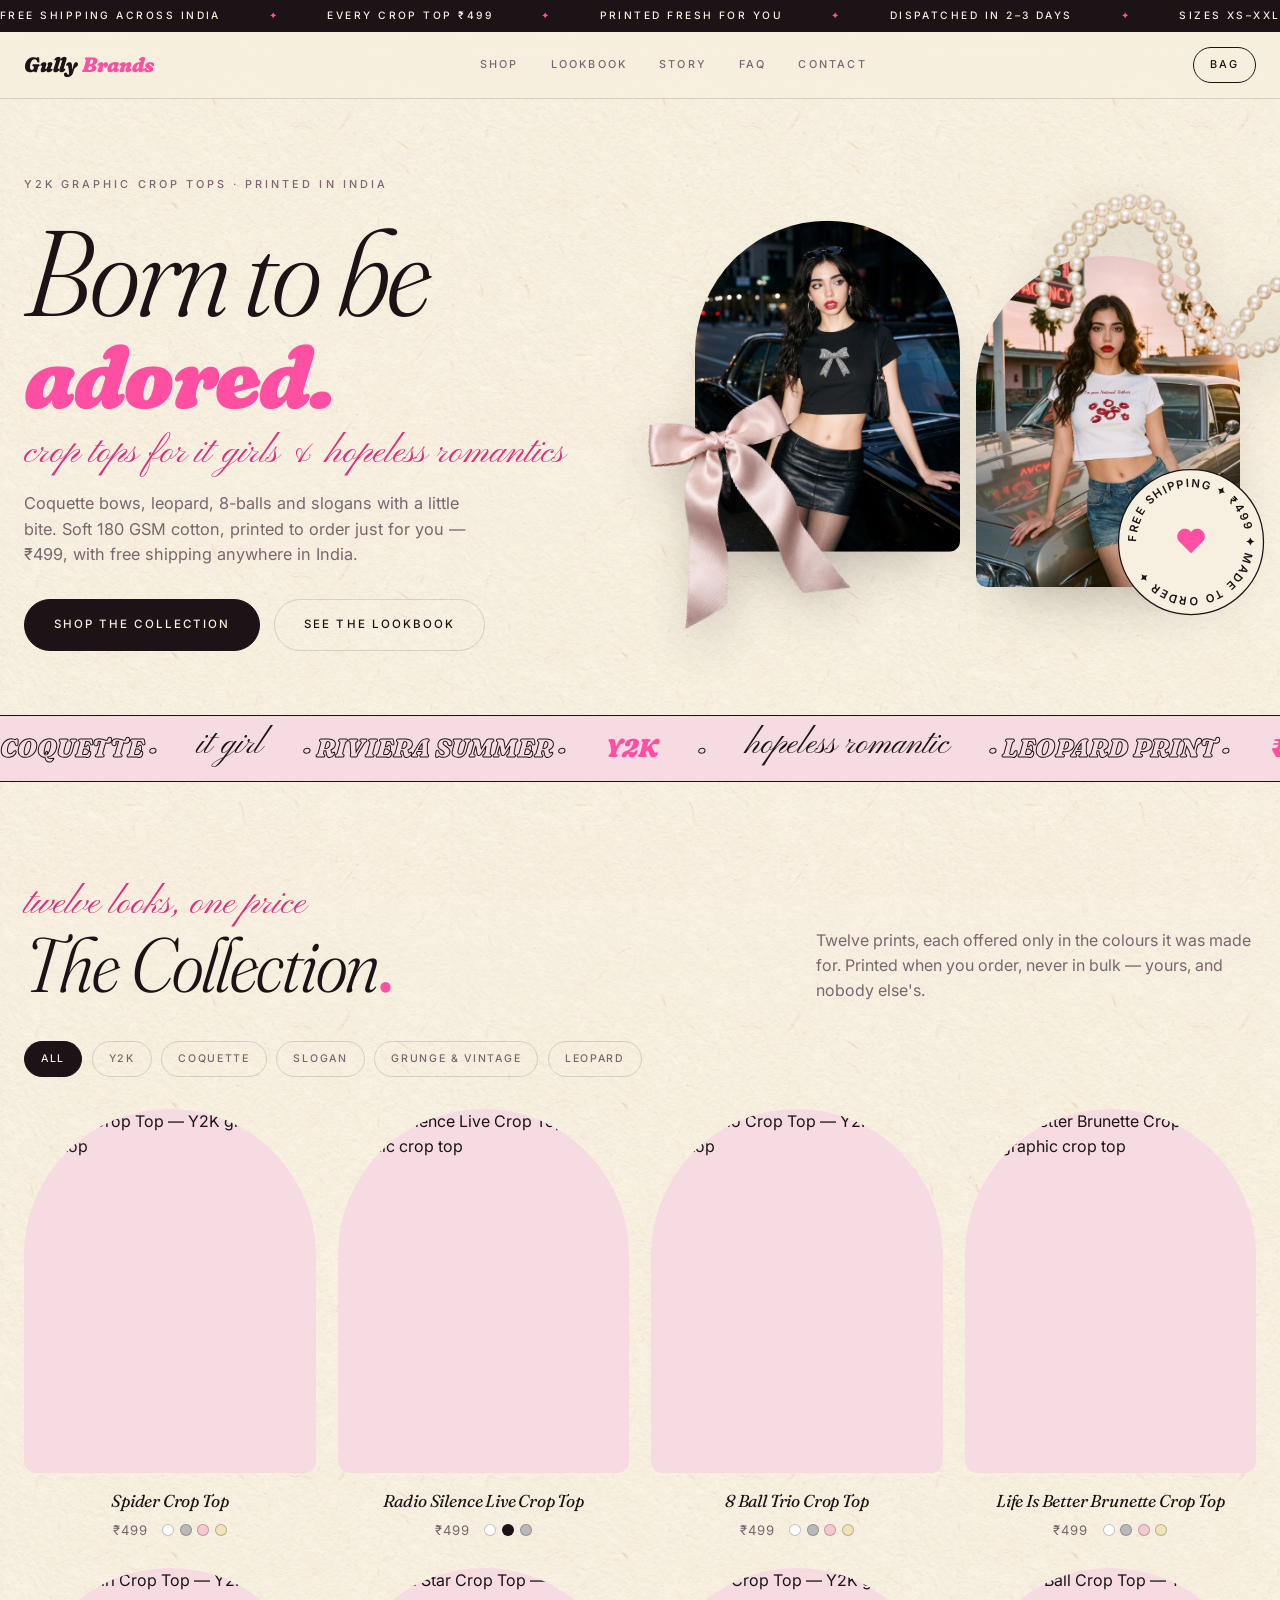
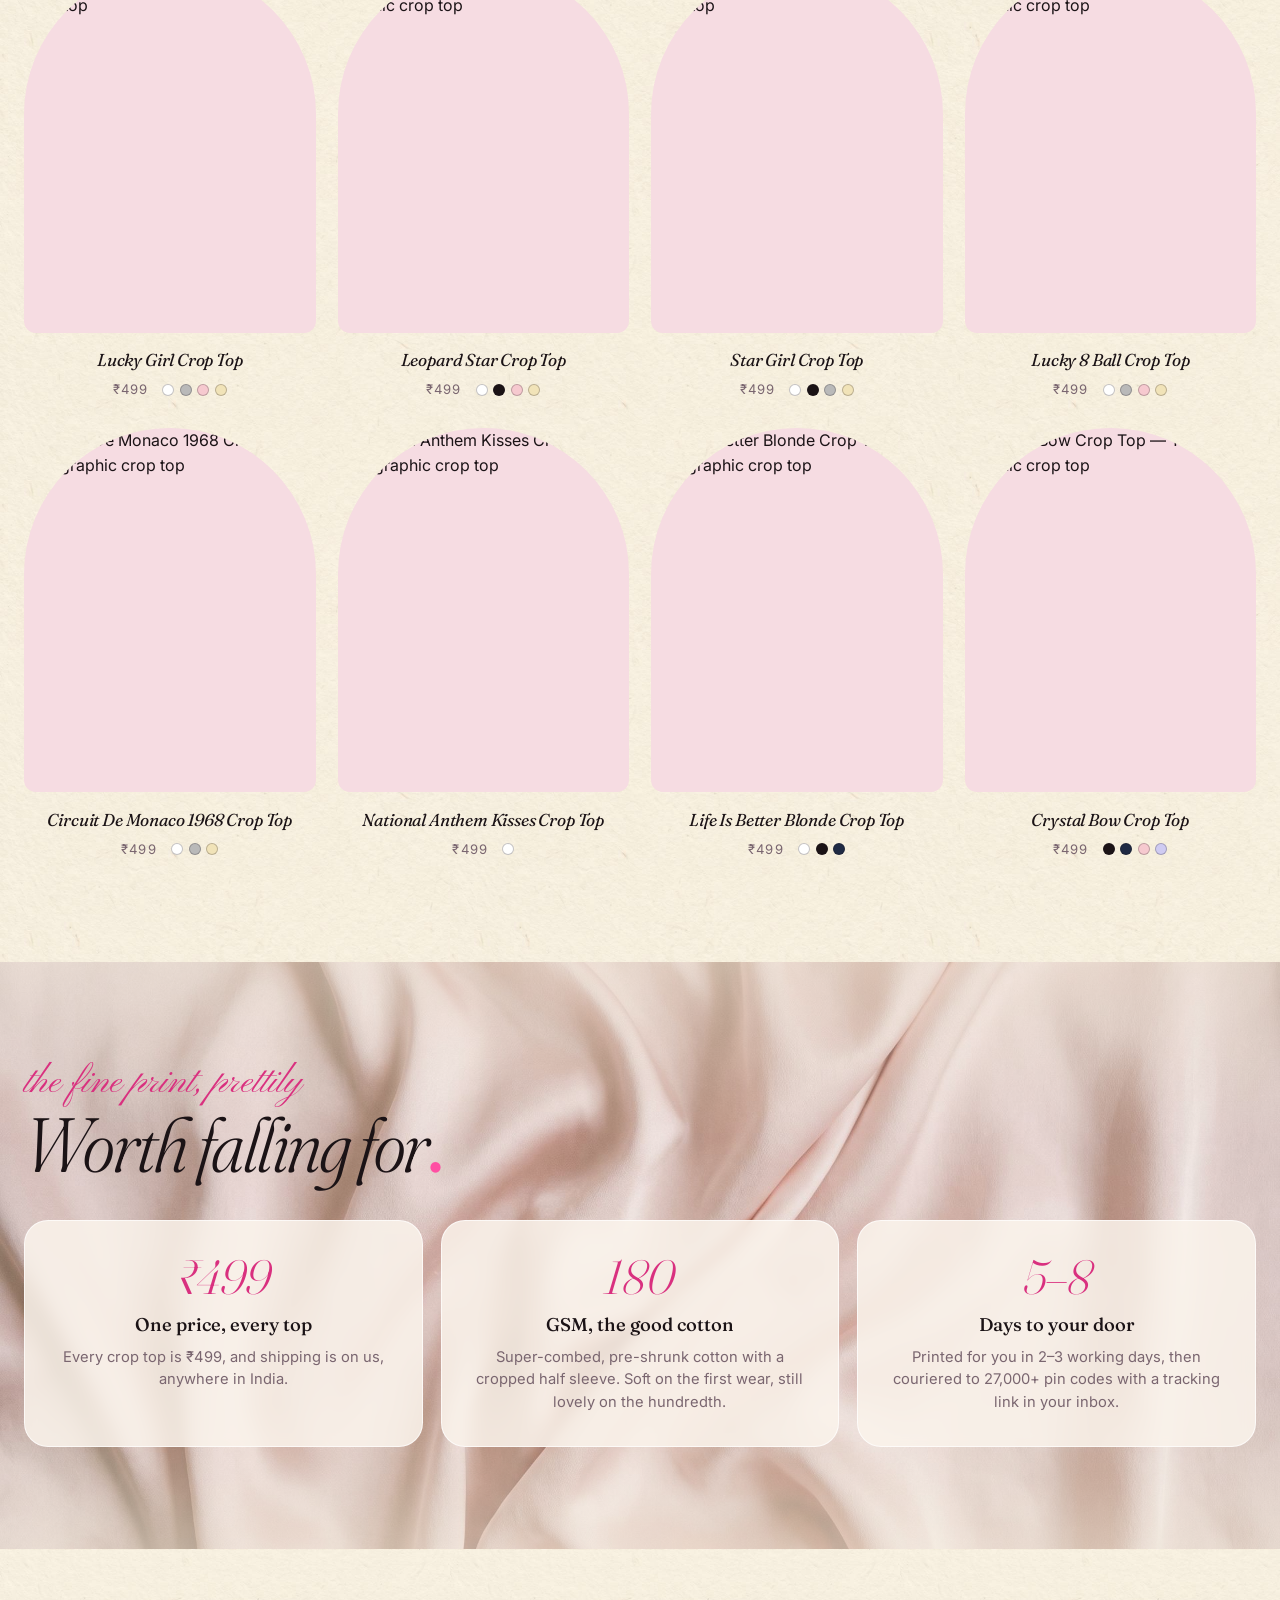
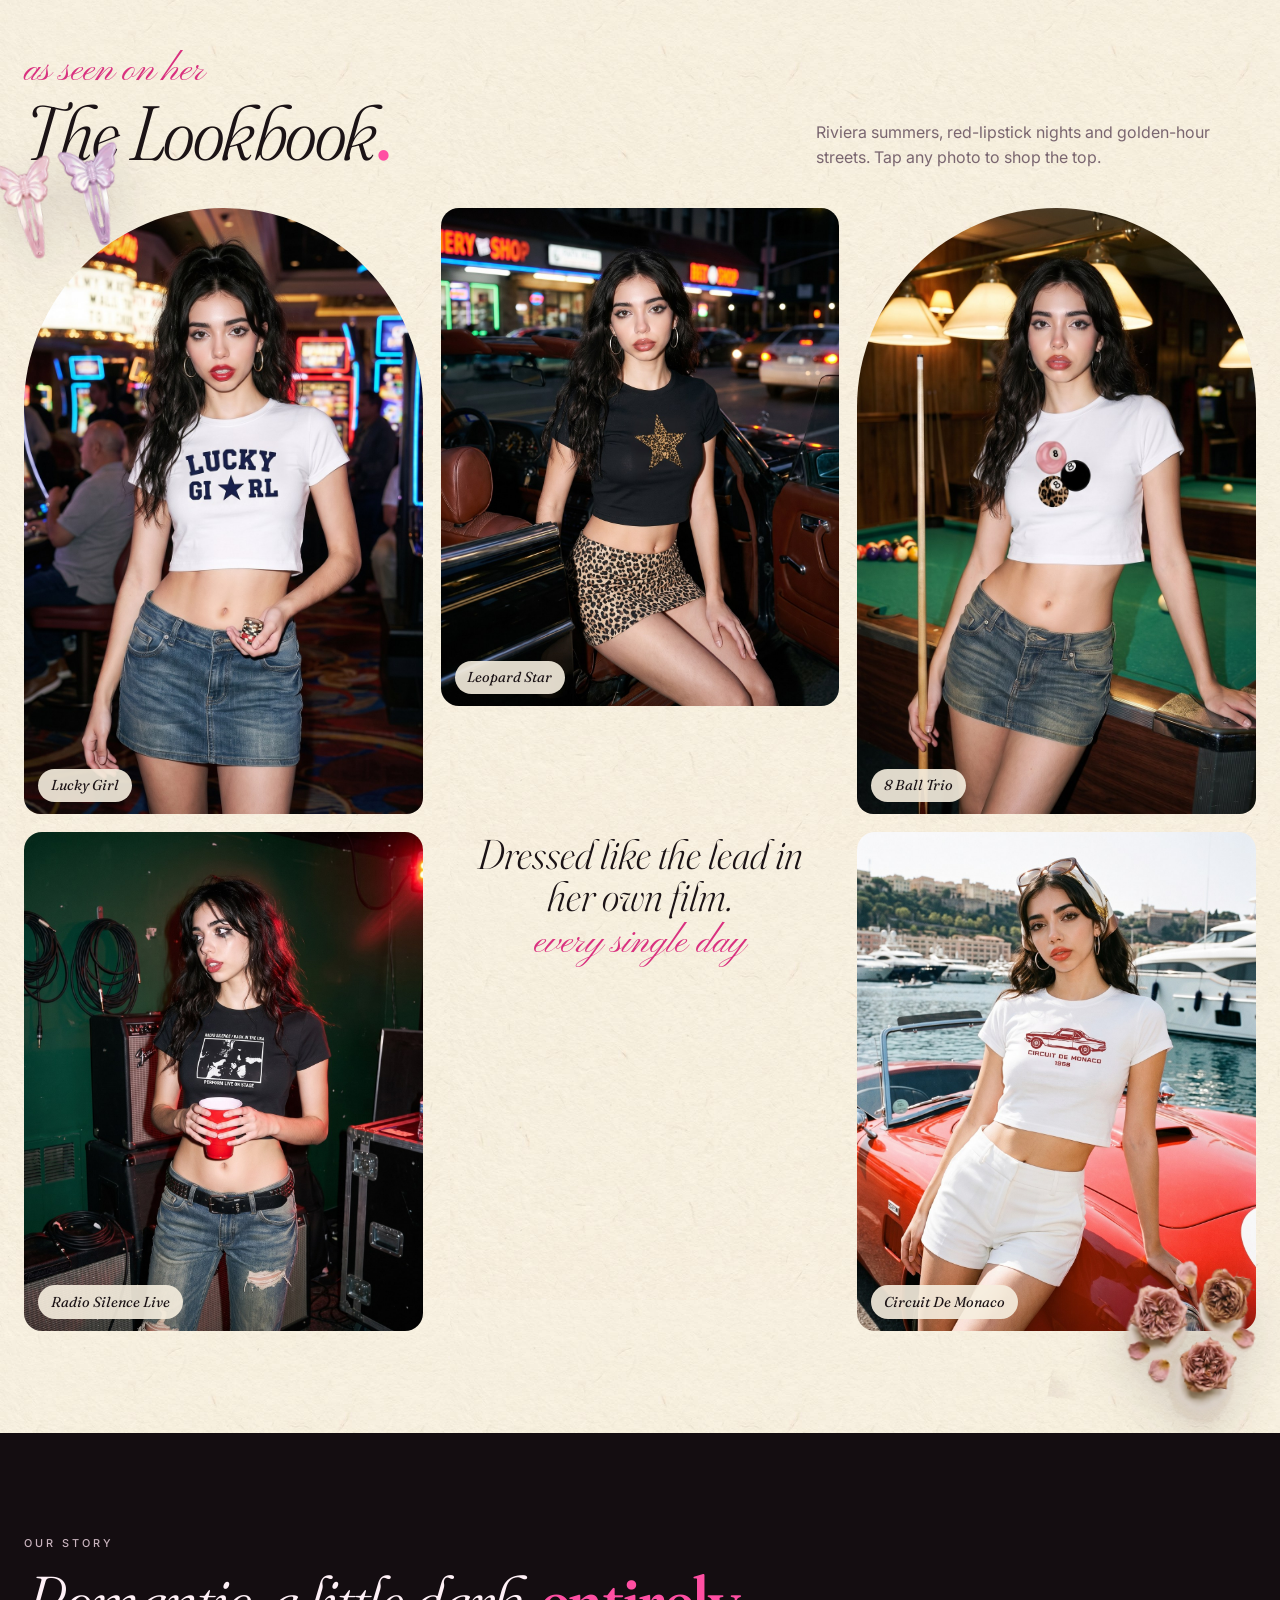
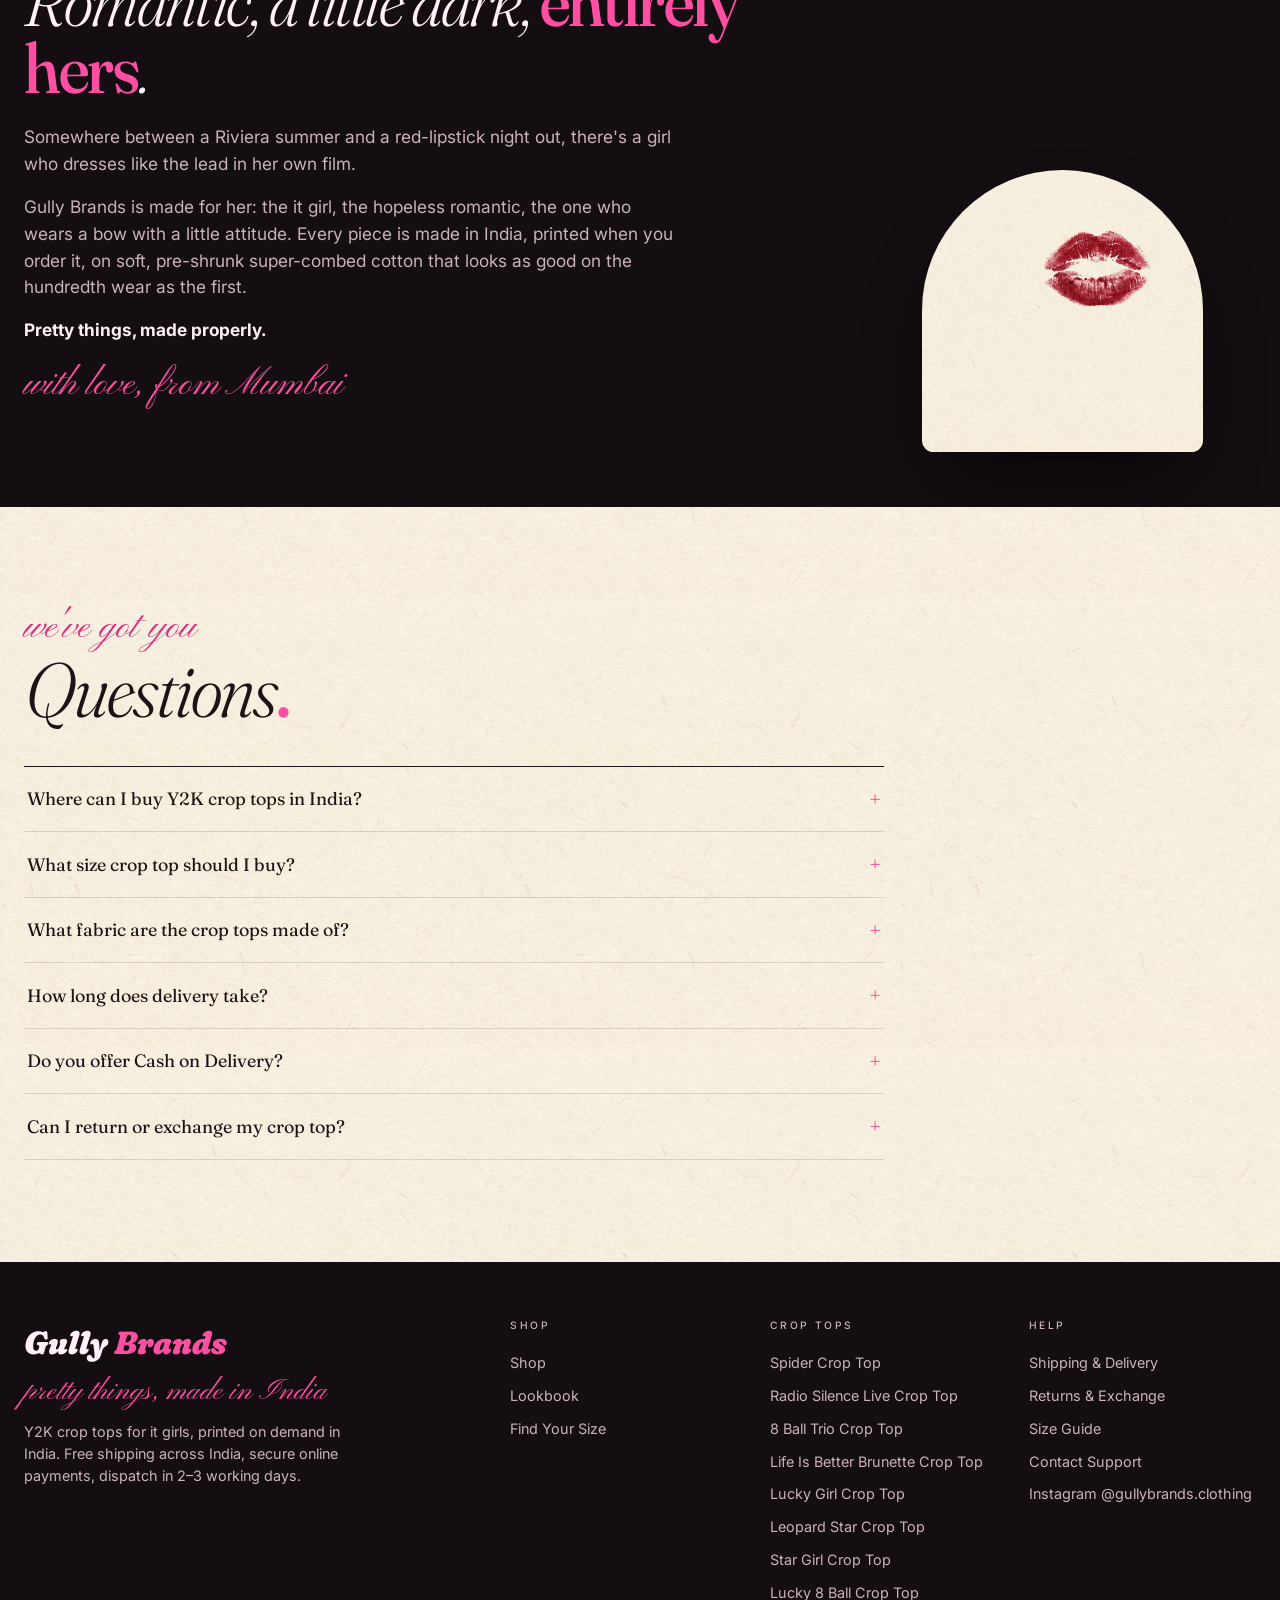
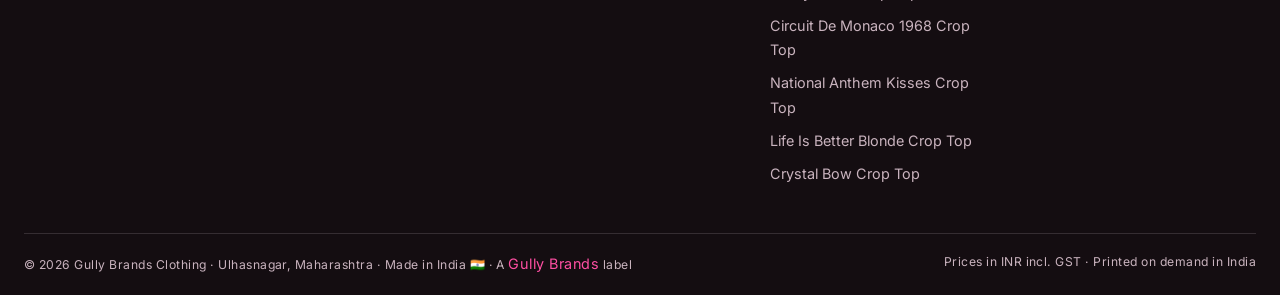
==== commit 8305e140: "Fix lookbook 8 Ball tile (renamed hero shot) and let the mobile quick view scroll to the full image " ====
--- a/index.html
+++ b/index.html
@@ -86,7 +86,7 @@
     <div class="hero__art">
       <img class="decor hero__pearls" src="assets/decor/pearls.webp" alt="" width="1200" height="639">
       <a href="#crystal-bow-crop-top" class="arch arch--up"><img src="assets/mia/crystal-bow-crop-top__black__life.jpg" alt="Mia wearing the Crystal Bow Crop Top in Black on a night street" width="928" height="1152" loading="eager"></a>
-      <a href="#national-anthem-kisses-crop-top" class="arch"><img src="assets/mia/national-anthem-kisses-crop-top__white__life.jpg" alt="Mia wearing the National Anthem Kisses Crop Top on a sunset rooftop" width="928" height="1152" loading="eager"></a>
+      <a href="#national-anthem-kisses-crop-top" class="arch"><img src="assets/mia/national-anthem-kisses-crop-top__white__life.jpg" alt="Mia wearing the National Anthem Kisses Crop Top in White at a motel at sunset" width="928" height="1152" loading="eager"></a>
       <img class="decor hero__bow" src="assets/decor/bow.webp" alt="" width="757" height="900">
       <svg class="badge" viewBox="0 0 120 120" aria-hidden="true">
         <defs><path id="ring" d="M60,60 m-44,0 a44,44 0 1,1 88,0 a44,44 0 1,1 -88,0"/></defs>
@@ -131,12 +131,12 @@
     <div class="sec__head reveal"><div><span class="script">as seen on her</span><h2>The Lookbook<span class="pink">.</span></h2></div><p>Riviera summers, red-lipstick nights and golden-hour streets. Tap any photo to shop the top.</p></div>
     <div class="look reveal">
       <img class="decor look__clips" src="assets/decor/clips.webp" alt="" width="700" height="553">
-      <a class="look__ph look__a" href="#lucky-girl-crop-top"><img src="assets/mia/lucky-girl-crop-top__white__life.jpg" alt="Mia wearing the Lucky Girl Crop Top in White at golden hour" width="928" height="1152" loading="lazy"><span>Lucky Girl</span></a>
-      <a class="look__ph look__b" href="#leopard-star-crop-top"><img src="assets/mia/leopard-star-crop-top__black__life.jpg" alt="Mia wearing the Leopard Star Crop Top in Black" width="928" height="1152" loading="lazy"><span>Leopard Star</span></a>
-      <a class="look__ph look__c" href="#8-ball-trio-crop-top"><img src="assets/mia/8-ball-trio-crop-top__light-baby-pink__life.jpg" alt="Mia wearing the 8 Ball Trio Crop Top in Light Baby Pink in a pool hall" width="928" height="1152" loading="lazy"><span>8 Ball Trio</span></a>
+      <a class="look__ph look__a" href="#lucky-girl-crop-top"><img src="assets/mia/lucky-girl-crop-top__white__life.jpg" alt="Mia wearing the Lucky Girl Crop Top in White on a casino night" width="928" height="1152" loading="lazy"><span>Lucky Girl</span></a>
+      <a class="look__ph look__b" href="#leopard-star-crop-top"><img src="assets/mia/leopard-star-crop-top__black__life.jpg" alt="Mia wearing the Leopard Star Crop Top in Black on a neon strip" width="928" height="1152" loading="lazy"><span>Leopard Star</span></a>
+      <a class="look__ph look__c" href="#8-ball-trio-crop-top"><img src="assets/mia/8-ball-trio-crop-top__white__life.jpg" alt="Mia wearing the 8 Ball Trio Crop Top in White in a retro pool hall" width="928" height="1152" loading="lazy"><span>8 Ball Trio</span></a>
       <div class="look__d"><div><h3>Dressed like the lead in her own film.</h3><span class="script">every single day</span></div></div>
-      <a class="look__ph look__e" href="#radio-silence-live-crop-top"><img src="assets/mia/radio-silence-live-crop-top__black__life.jpg" alt="Mia wearing the Radio Silence Live Crop Top in Black at a gig" width="928" height="1152" loading="lazy"><span>Radio Silence Live</span></a>
-      <a class="look__ph look__f" href="#circuit-de-monaco-1968-crop-top"><img src="assets/mia/circuit-de-monaco-1968-crop-top__white__life.jpg" alt="Mia wearing the Circuit De Monaco 1968 Crop Top in White" width="928" height="1152" loading="lazy"><span>Circuit De Monaco</span></a>
+      <a class="look__ph look__e" href="#radio-silence-live-crop-top"><img src="assets/mia/radio-silence-live-crop-top__black__life.jpg" alt="Mia wearing the Radio Silence Live Crop Top in Black backstage" width="928" height="1152" loading="lazy"><span>Radio Silence Live</span></a>
+      <a class="look__ph look__f" href="#circuit-de-monaco-1968-crop-top"><img src="assets/mia/circuit-de-monaco-1968-crop-top__white__life.jpg" alt="Mia wearing the Circuit De Monaco 1968 Crop Top in White at the Monaco marina" width="928" height="1152" loading="lazy"><span>Circuit De Monaco</span></a>
       <img class="decor look__roses" src="assets/decor/roses.webp" alt="" width="1100" height="821">
     </div>
   </div></section>
--- a/styles.css
+++ b/styles.css
@@ -273,8 +273,11 @@
   .why{grid-template-columns:1fr}
   .ft__in{grid-template-columns:1fr 1fr}
   .nav{display:none}
-  .qv__panel{grid-template-columns:1fr;max-height:92vh}
-  .qv__media{max-height:44vh}
+  .qv__panel{grid-template-columns:1fr;max-height:94dvh;-webkit-overflow-scrolling:touch;overscroll-behavior:contain}
+  .qv__media{max-height:none}
+  .qv__stage{flex:none;min-height:0;aspect-ratio:4/5}
+  .qv__thumbs{max-height:none}
+  #qv{padding:10px}
   .look{grid-template-columns:repeat(6,1fr)}
   .look__a{grid-column:1/4;grid-row:1/3}.look__c{grid-column:4/7;grid-row:1/3}
   .look__b{grid-column:1/4;grid-row:3/5}.look__d{grid-column:4/7;grid-row:3/5}
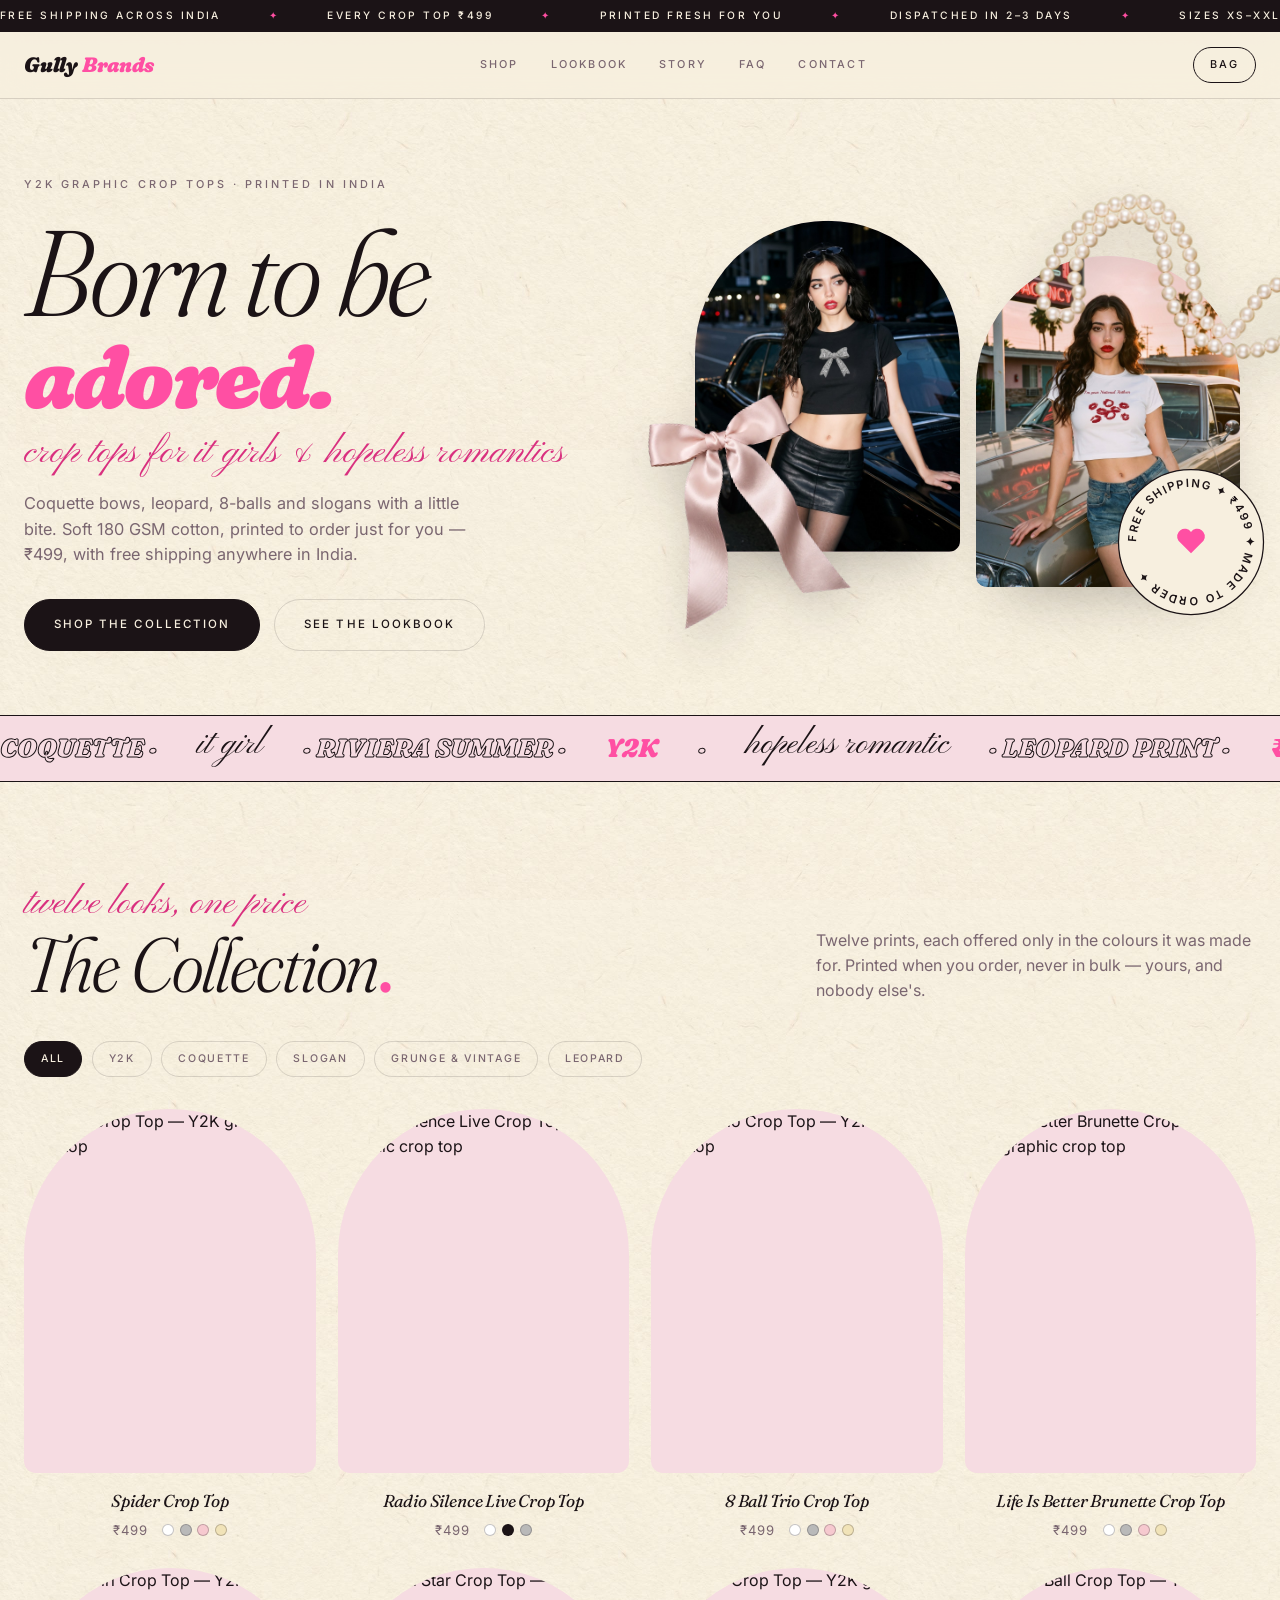
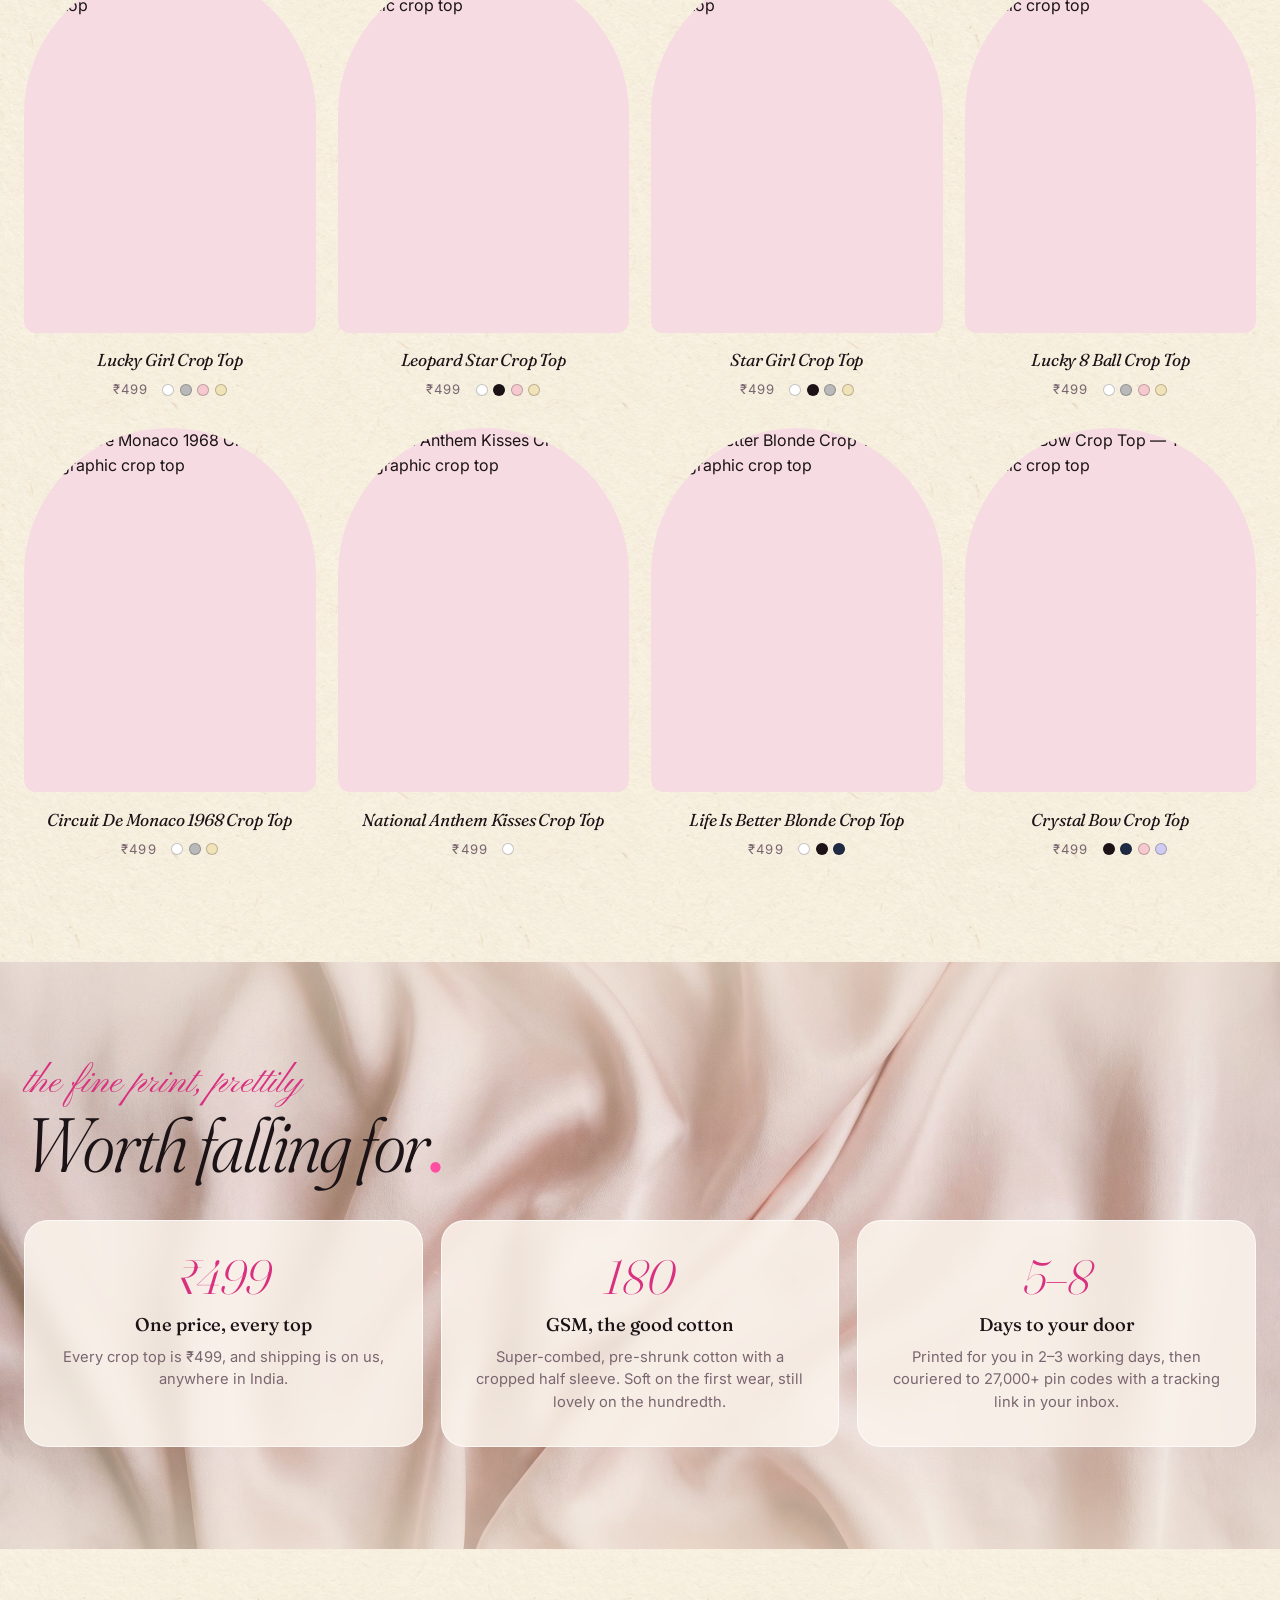
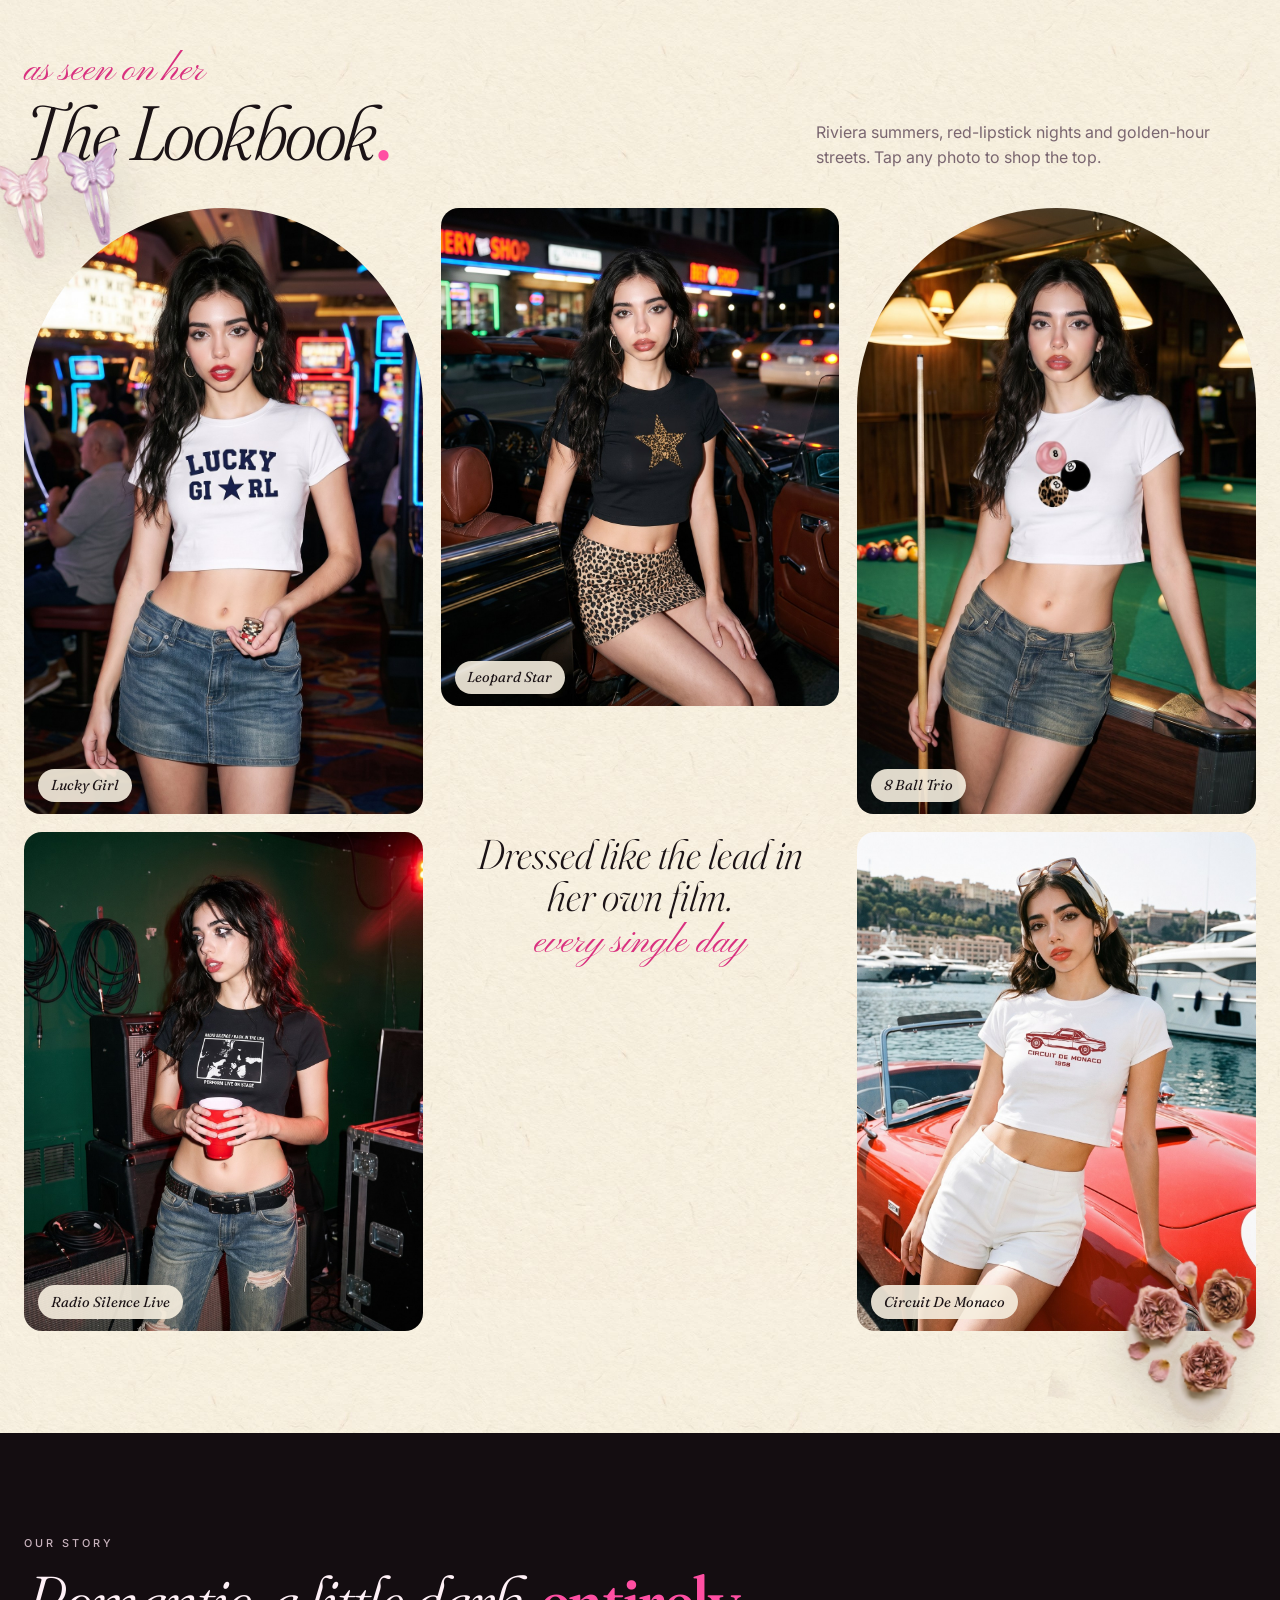
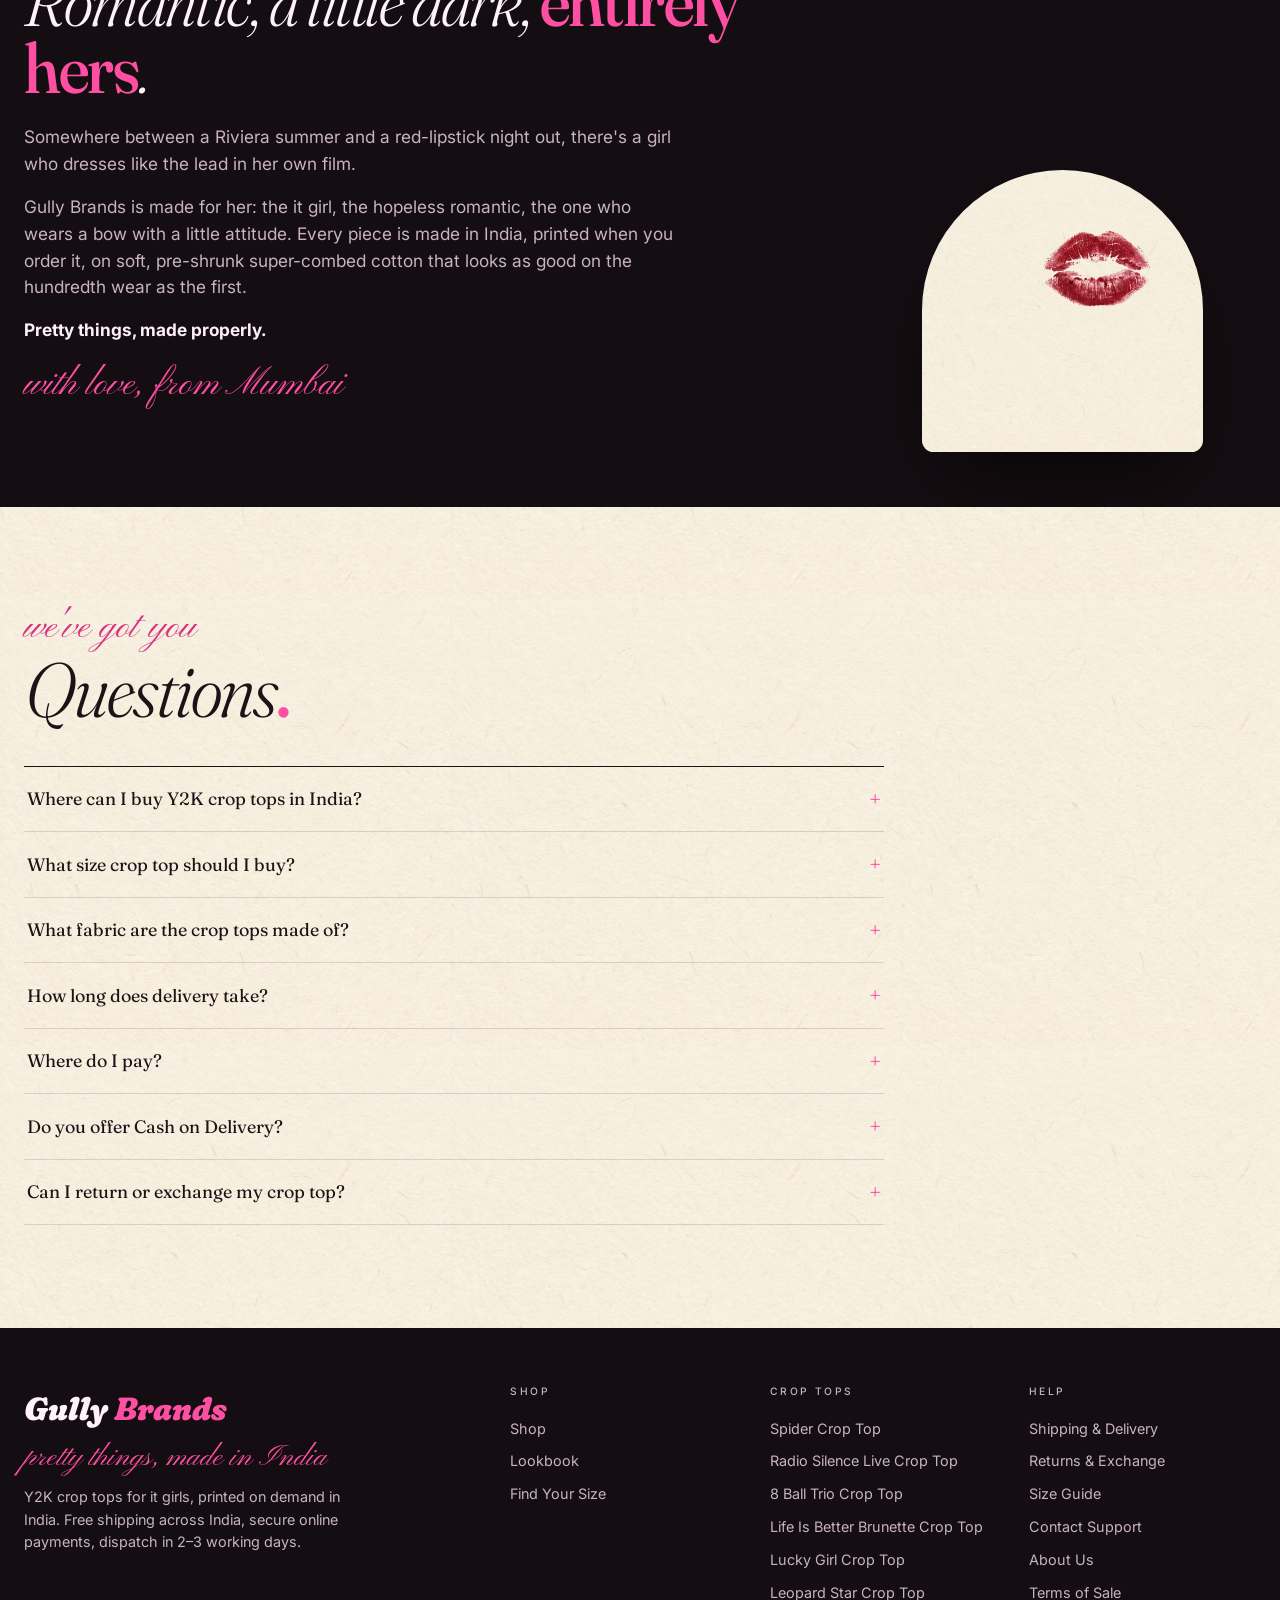
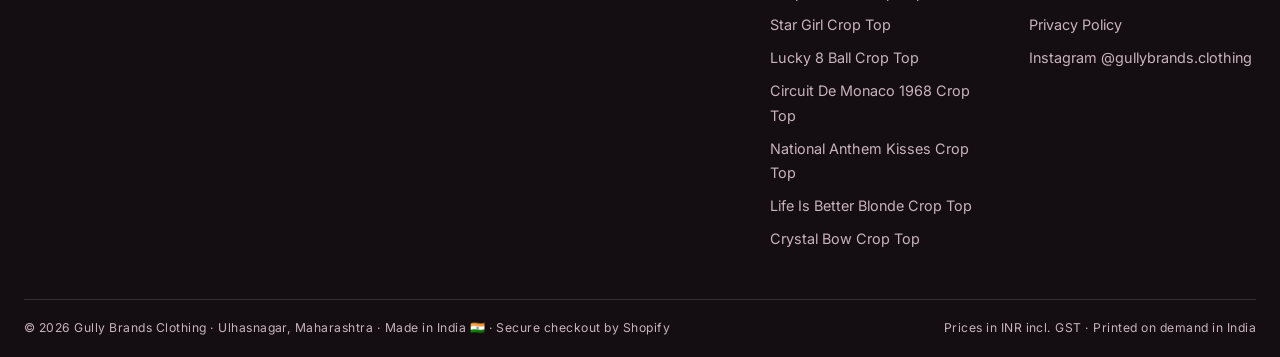
==== commit 15db75ae: "Merchant Center compliance: About / Terms of Sale / Privacy pages, checkout explained, no outbound s" ====
--- a/index.html
+++ b/index.html
@@ -162,6 +162,7 @@
       <details class="faq__q reveal"><summary>What size crop top should I buy?</summary><p>Our crop tops run from XS (32" chest) to XXL (42" chest), with a cropped length of 15.5" to 20.5". If you're between sizes, size up for a relaxed fit. The full chart is in our <a href="help.html#size-guide">size guide</a>.</p></details>
       <details class="faq__q reveal"><summary>What fabric are the crop tops made of?</summary><p>Super-combed, pre-shrunk 100% cotton at 180 GSM: soft, breathable and made to keep its shape. Wash inside out in cold water and iron inside out to keep the print looking fresh.</p></details>
       <details class="faq__q reveal"><summary>How long does delivery take?</summary><p>Every piece is printed fresh for you. Orders are printed, packed and dispatched within 2–3 working days, then arrive 3–5 working days later, anywhere in India (about a week in total). You get a tracking link by email as soon as it ships.</p></details>
+      <details class="faq__q reveal"><summary>Where do I pay?</summary><p>You shop here on shop.gullybrands.in and pay on our secure Shopify checkout (you'll see our Shopify store address, 5w3pdc-k7.myshopify.com, in the address bar). It's the same Gully Brands Clothing order — your bag, prices and free shipping carry over, and your payment details never touch our site.</p></details>
       <details class="faq__q reveal"><summary>Do you offer Cash on Delivery?</summary><p>No. We take secure online payments only: UPI, cards, net banking and wallets via Razorpay. Shipping is always free.</p></details>
       <details class="faq__q reveal"><summary>Can I return or exchange my crop top?</summary><p>Because every crop top is printed on demand just for you, we don't take returns for change of mind or wrong size. If it arrives damaged, misprinted or wrong, email us within 7 days of delivery and we'll replace or refund it, no drama.</p></details>
     </div>
@@ -196,12 +197,15 @@
         <li><a href="help.html#returns">Returns &amp; Exchange</a></li>
         <li><a href="help.html#size-guide">Size Guide</a></li>
         <li><a href="help.html#contact">Contact Support</a></li>
+        <li><a href="help.html#about">About Us</a></li>
+        <li><a href="help.html#terms">Terms of Sale</a></li>
+        <li><a href="help.html#privacy">Privacy Policy</a></li>
         <li><a href="https://www.instagram.com/gullybrands.clothing/" target="_blank" rel="noopener">Instagram @gullybrands.clothing</a></li>
       </ul>
     </div>
   </div>
   <div class="ft__bottom">
-    <span>© <span id="year"></span> Gully Brands Clothing · Ulhasnagar, Maharashtra · Made in India 🇮🇳 · A <a href="https://gullybrands.in" rel="noopener" style="color:var(--taxi)">Gully Brands</a> label</span>
+    <span>© <span id="year"></span> Gully Brands Clothing · Ulhasnagar, Maharashtra · Made in India 🇮🇳 · Secure checkout by Shopify</span>
     <span>Prices in INR incl. GST · Printed on demand in India</span>
   </div>
 </div></footer>
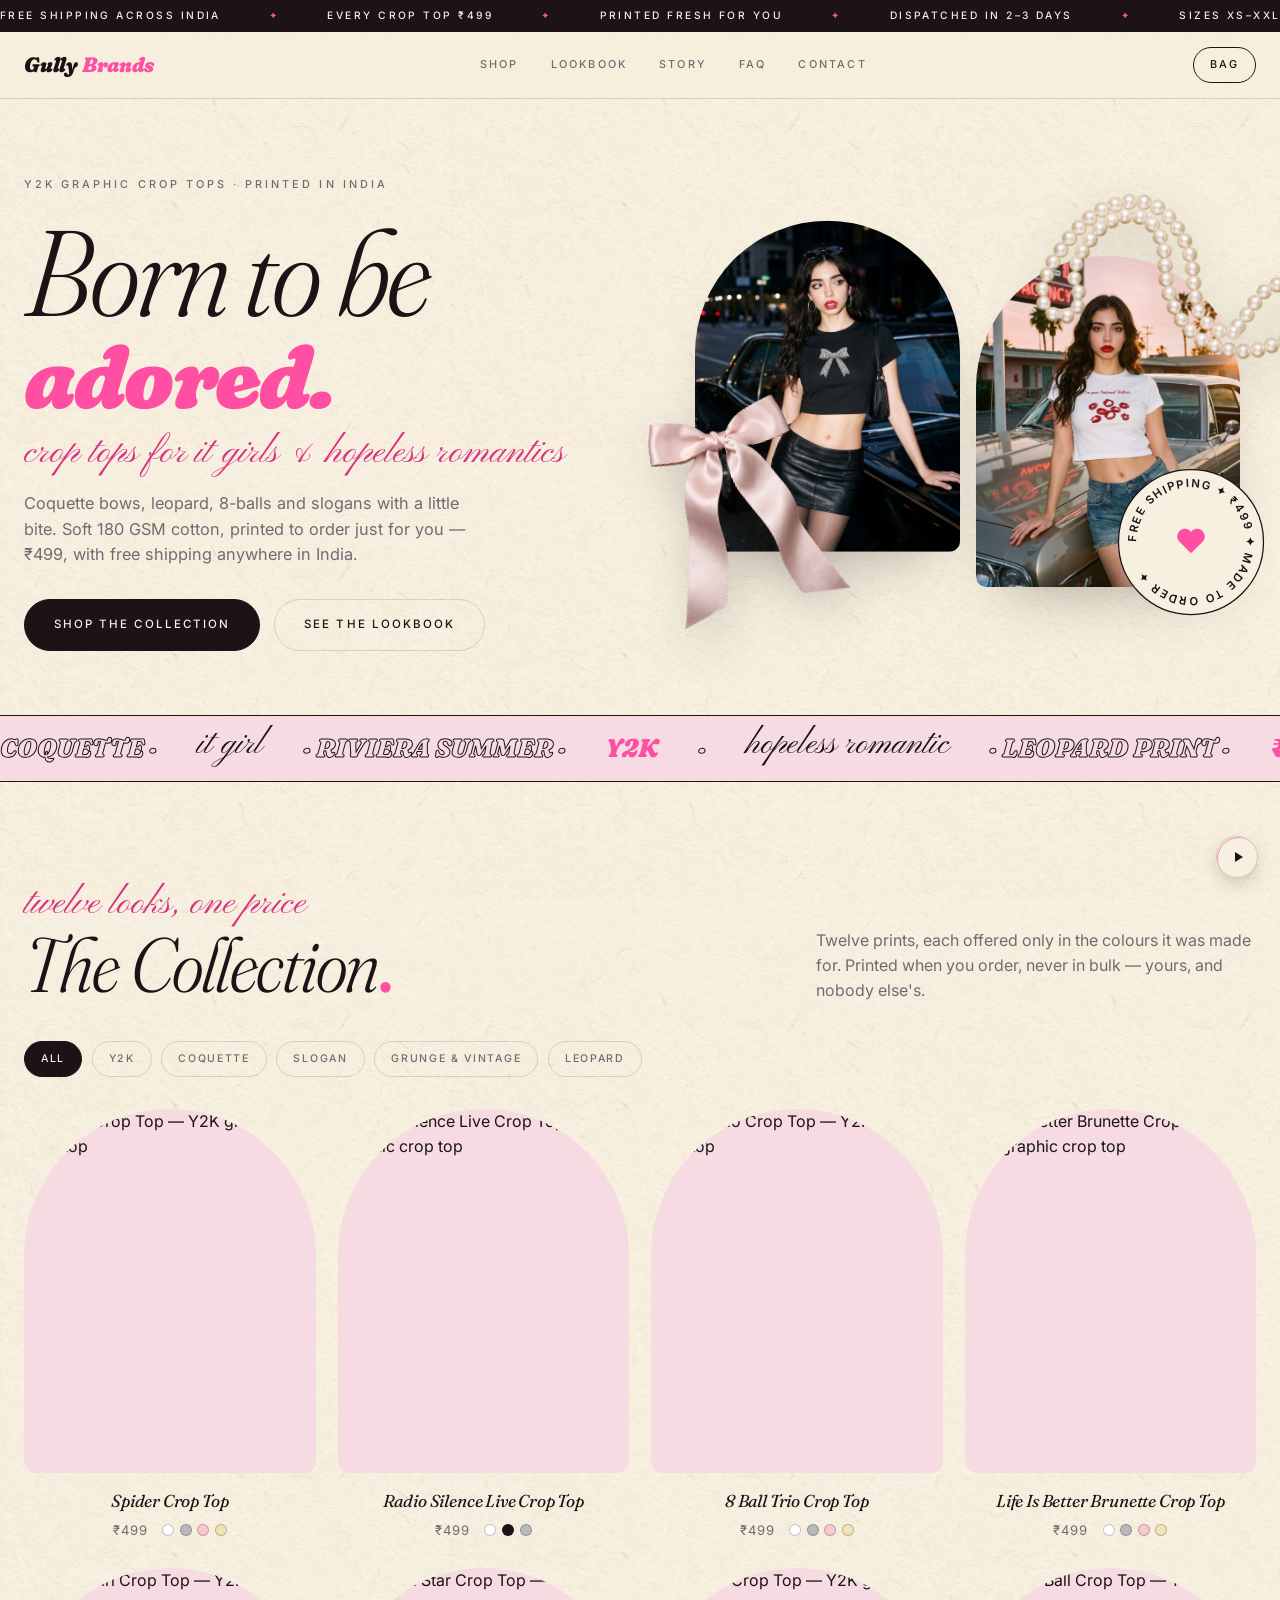
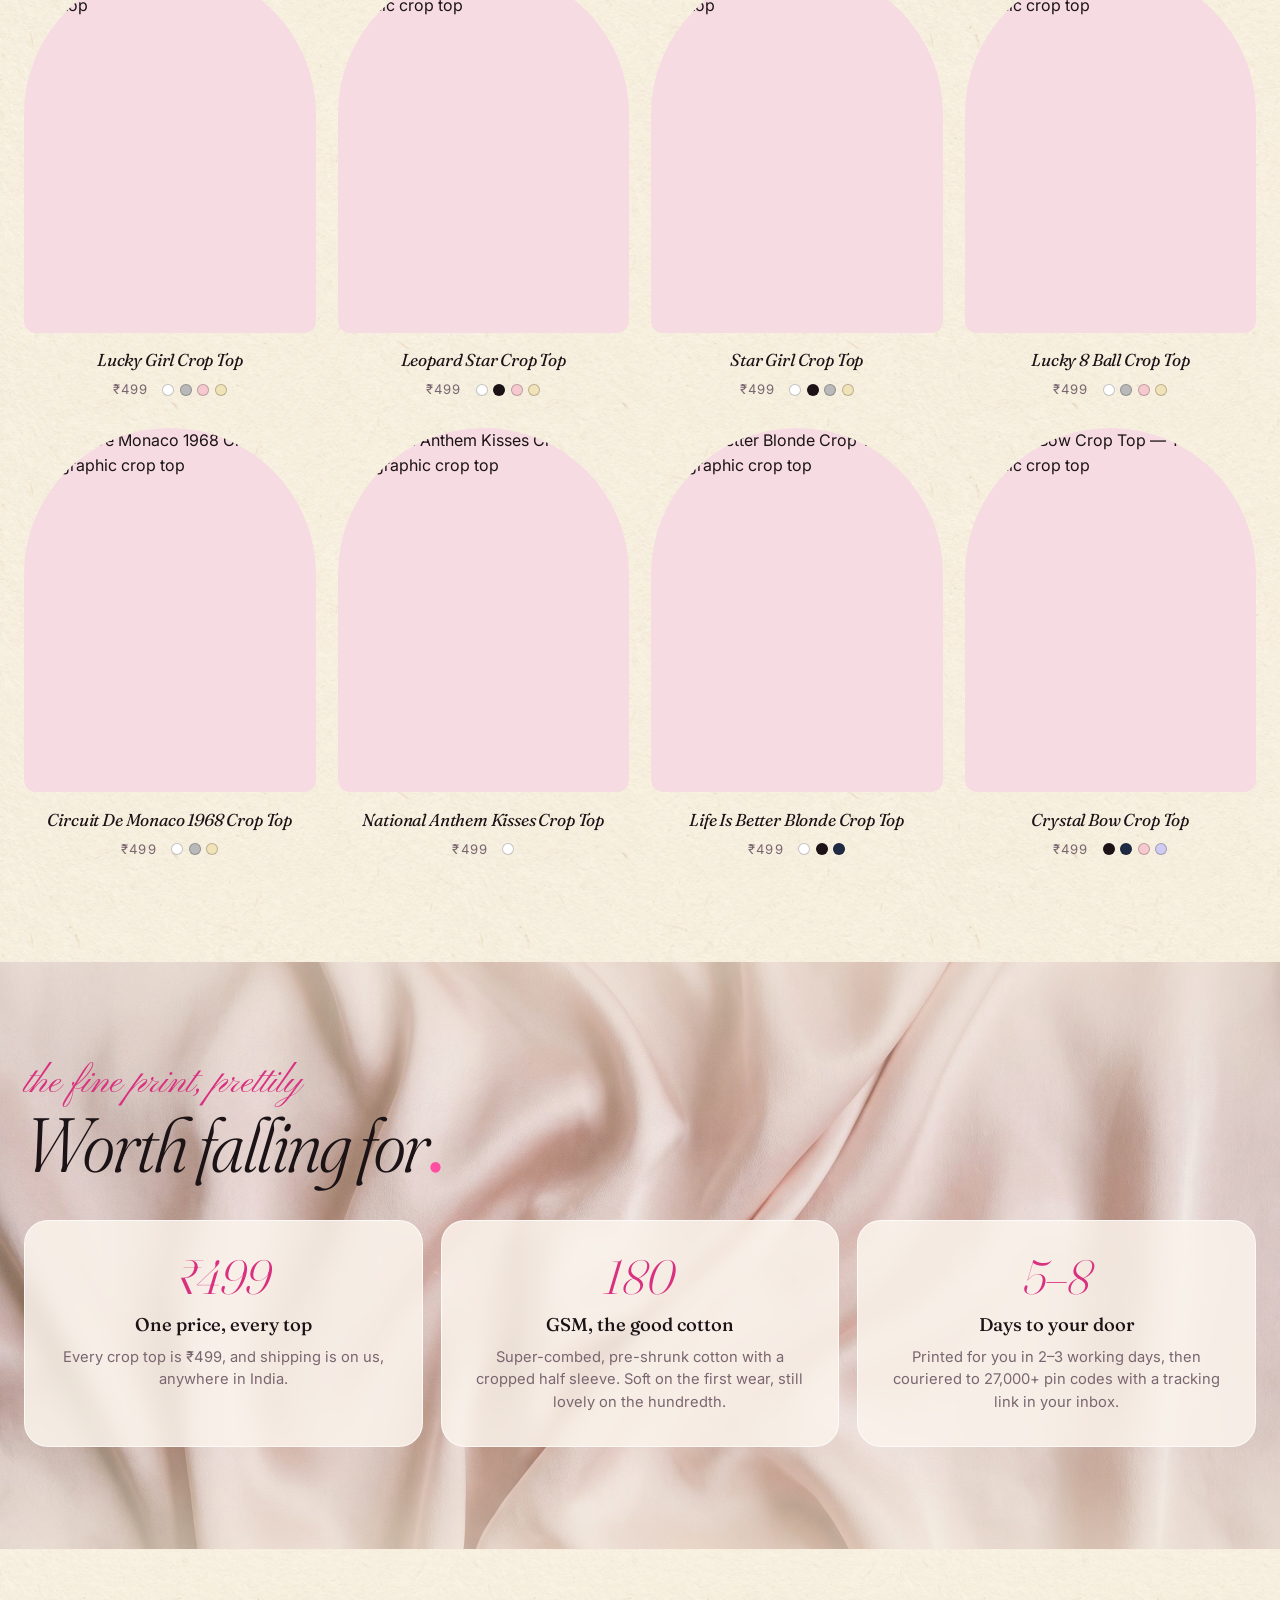
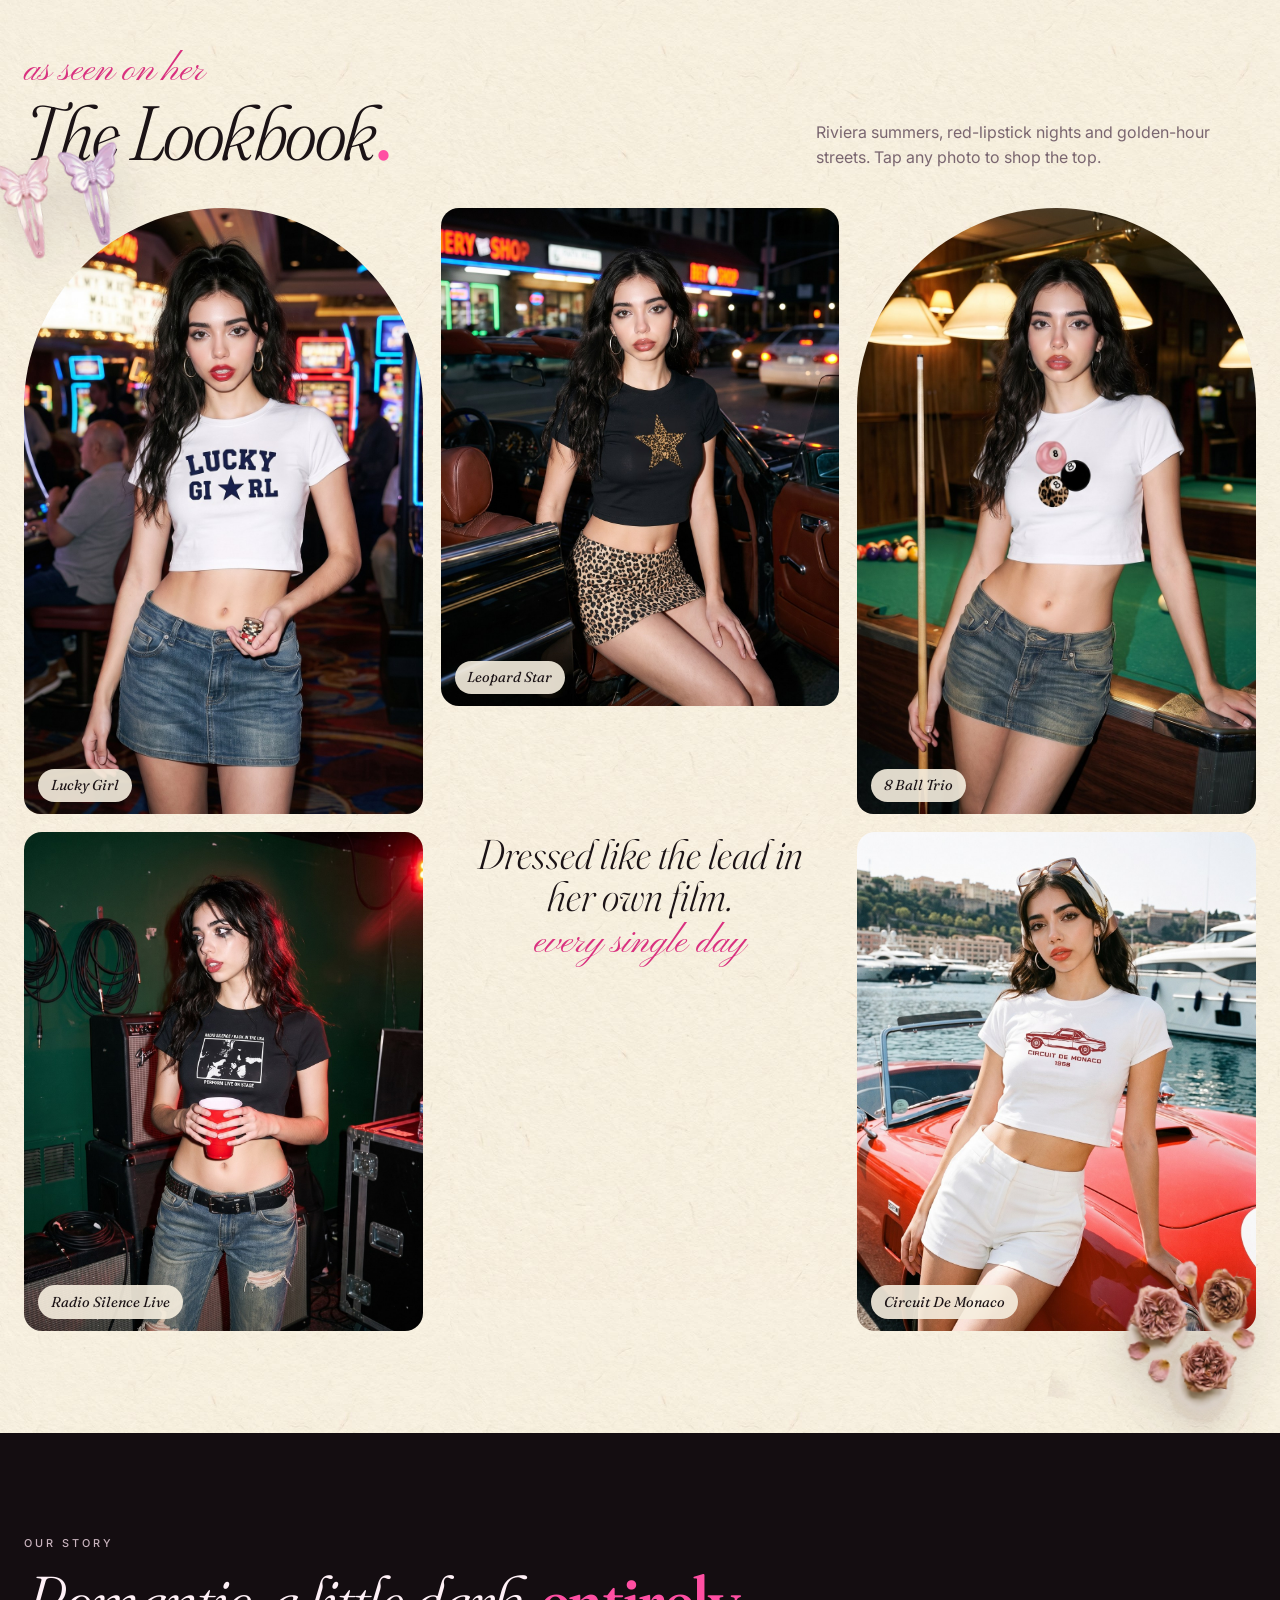
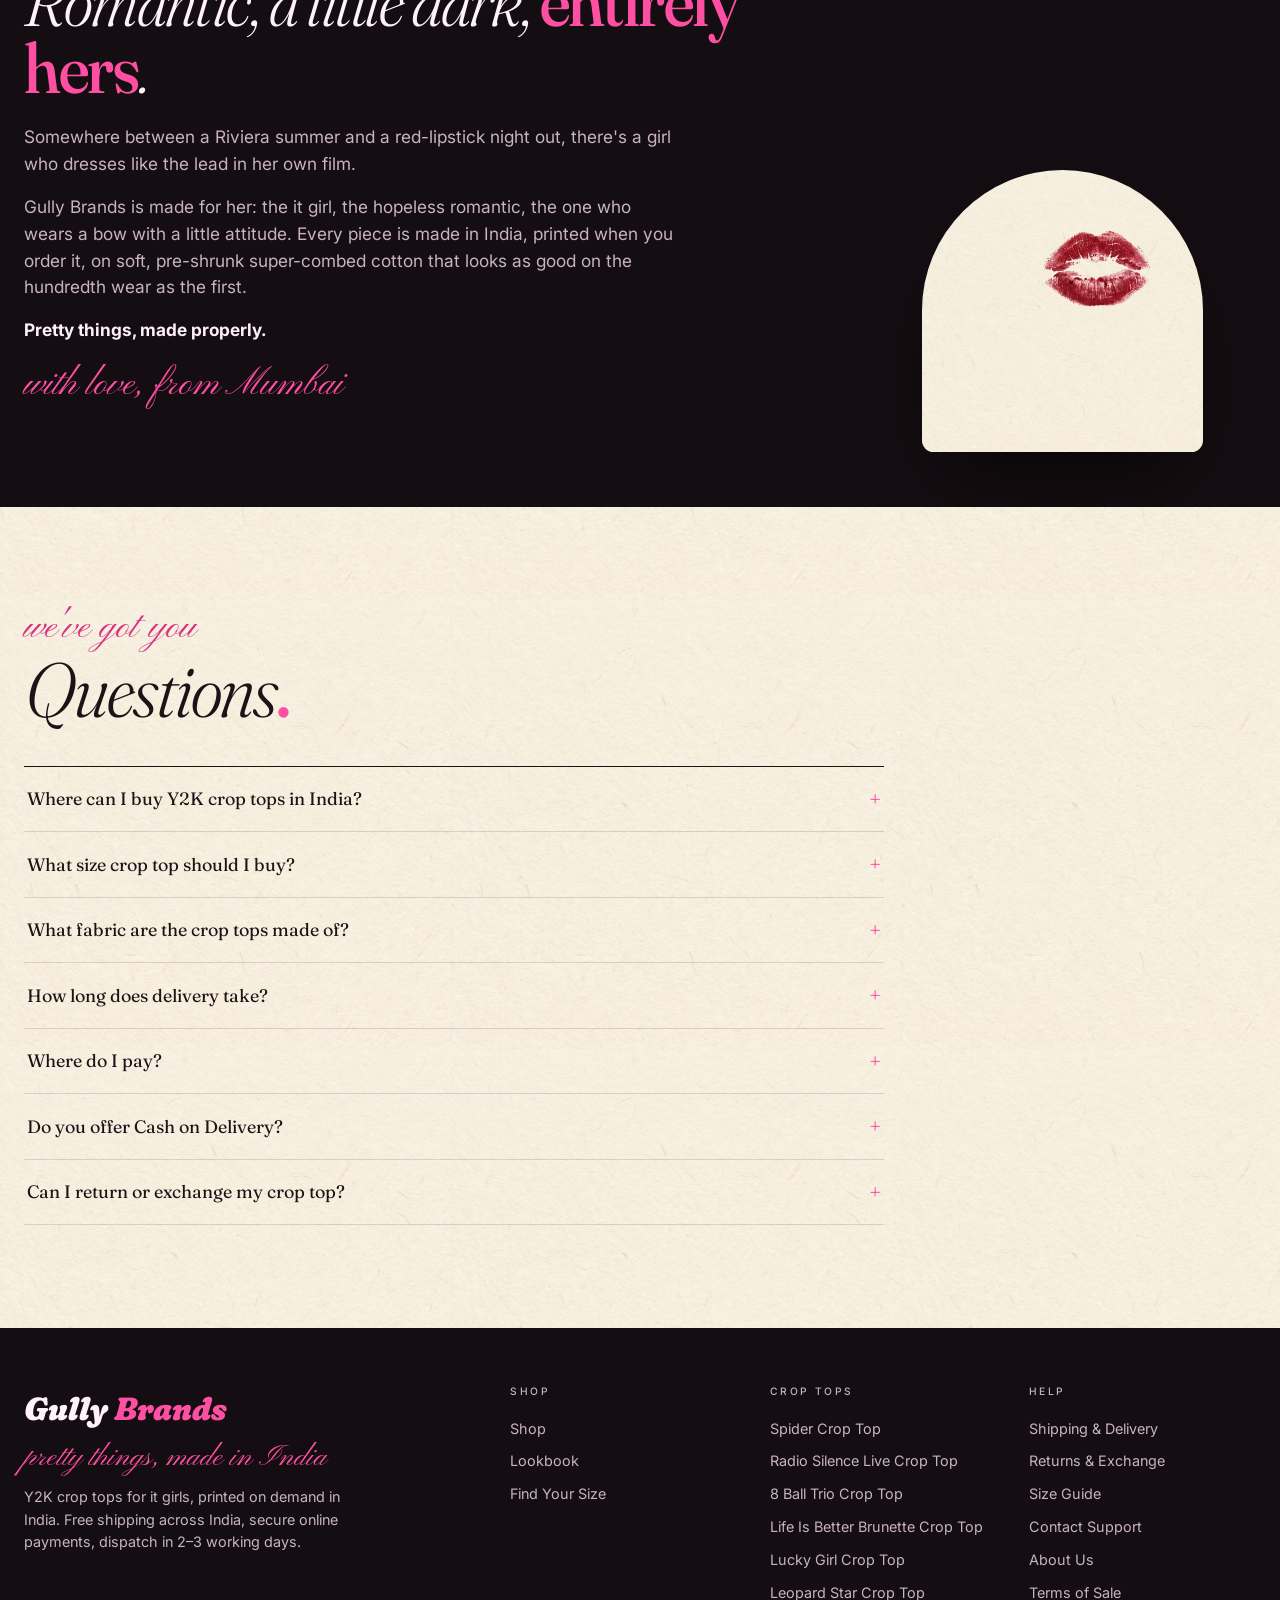
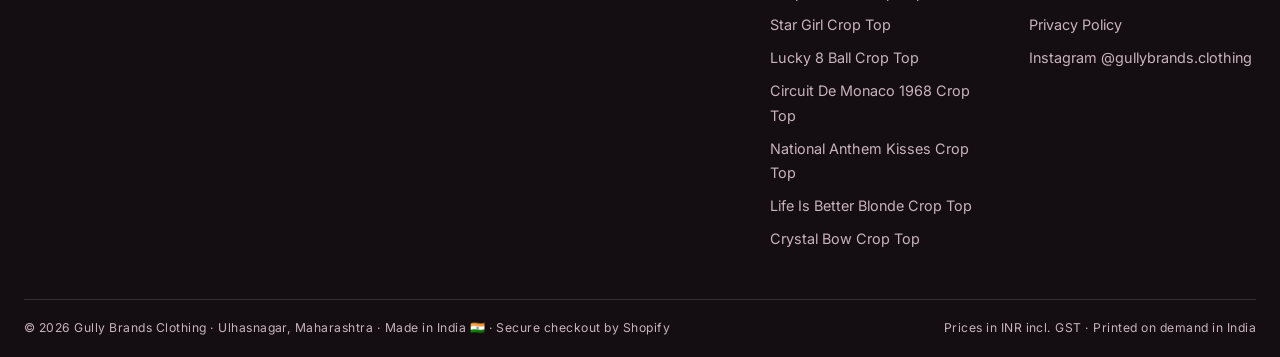
==== commit 65858a4f: "Background music player ported from Nakoda Silver (same playlist, cream restyle) Co-Authored-By: Cla" ====
--- a/index.html
+++ b/index.html
@@ -27,14 +27,17 @@
 <link rel="preconnect" href="https://fonts.gstatic.com" crossorigin>
 <link href="https://fonts.googleapis.com/css2?family=Inter:wght@400;500;600&family=Pinyon+Script&display=swap" rel="stylesheet">
 <link rel="preconnect" href="https://cdn.shopify.com">
-<link rel="preconnect" href="https://5w3pdc-k7.myshopify.com">
+<link rel="preconnect" href="https://checkout.gullybrands.in">
 <script type="application/ld+json">
 {"@context":"https://schema.org","@type":"ClothingStore","name":"Gully Brands","alternateName":"Gully Brands Clothing","url":"https://shop.gullybrands.in/","logo":"https://shop.gullybrands.in/assets/icon-512.png","image":"https://shop.gullybrands.in/assets/og.jpg","description":"Y2K crop tops for it girls and hopeless romantics. Coquette bows, leopard, 8-ball and slogan graphic crop tops in soft 180 GSM cotton. ₹499, free shipping across India.","email":"gullybrands.in@gmail.com","priceRange":"₹499","currenciesAccepted":"INR","paymentAccepted":"UPI, Credit Card, Debit Card, Net Banking, Wallets","address":{"@type":"PostalAddress","addressLocality":"Ulhasnagar","addressRegion":"Maharashtra","addressCountry":"IN"},"areaServed":"IN","sameAs":["https://www.instagram.com/gullybrands.clothing/"]}
 </script>
 <script type="application/ld+json">{"@context": "https://schema.org", "@type": "FAQPage", "mainEntity": [{"@type": "Question", "name": "Where can I buy Y2K crop tops in India?", "acceptedAnswer": {"@type": "Answer", "text": "Right here. Gully Brands makes Y2K graphic crop tops for it girls: coquette bows, leopard, 8-balls, slogans and grunge prints. Every crop top is ₹499 with free shipping anywhere in India."}}, {"@type": "Question", "name": "What size crop top should I buy?", "acceptedAnswer": {"@type": "Answer", "text": "Our crop tops run from XS (32\" chest) to XXL (42\" chest), with a cropped length of 15.5\" to 20.5\". If you're between sizes, size up for a relaxed fit. The full chart is in our size guide."}}, {"@type": "Question", "name": "What fabric are the crop tops made of?", "acceptedAnswer": {"@type": "Answer", "text": "Super-combed, pre-shrunk 100% cotton at 180 GSM: soft, breathable and made to keep its shape. Wash inside out in cold water and iron inside out to keep the print looking fresh."}}, {"@type": "Question", "name": "How long does delivery take?", "acceptedAnswer": {"@type": "Answer", "text": "Every piece is printed fresh for you. Orders are printed, packed and dispatched within 2–3 working days, then arrive 3–5 working days later, anywhere in India (about a week in total). You get a tracking link by email as soon as it ships."}}, {"@type": "Question", "name": "Do you offer Cash on Delivery?", "acceptedAnswer": {"@type": "Answer", "text": "No. We take secure online payments only: UPI, cards, net banking and wallets via Razorpay. Shipping is always free."}}, {"@type": "Question", "name": "Can I return or exchange my crop top?", "acceptedAnswer": {"@type": "Answer", "text": "Because every crop top is printed on demand just for you, we don't take returns for change of mind or wrong size. If it arrives damaged, misprinted or wrong, email us within 7 days of delivery and we'll replace or refund it, no drama."}}]}</script>
 <!--ld:products--><script type="application/ld+json">{"@context":"https://schema.org","@type":"ItemList","name":"Y2K crop tops for it girls","itemListElement":[{"@type":"ListItem","position":1,"item":{"@type":"Product","name":"Spider Crop Top","url":"https://shop.gullybrands.in/p/spider-crop-top/","image":["https://cdn.shopify.com/s/files/1/0796/4599/9204/files/spider-crop-top__white__studio.jpg?v=1792253686","https://cdn.shopify.com/s/files/1/0796/4599/9204/files/spider-crop-top__grey-melange__studio.jpg?v=1792253686","https://cdn.shopify.com/s/files/1/0796/4599/9204/files/spider-crop-top__light-baby-pink__studio.jpg?v=1792253685","https://cdn.shopify.com/s/files/1/0796/4599/9204/files/spider-crop-top__beige__studio.jpg?v=1792253685"],"description":"Sweetly sinister. One small black spider on a soft baby tee — gothic coquette for the girl who smiles and bites.","brand":{"@type":"Brand","name":"Gully Brands"},"category":"Apparel & Accessories > Clothing > Shirts & Tops","color":"White, Grey Melange, Light Baby Pink, Beige","size":"XS, S, M, L, XL, XXL","audience":{"@type":"PeopleAudience","suggestedGender":"female"},"offers":{"@type":"Offer","url":"https://shop.gullybrands.in/p/spider-crop-top/","priceCurrency":"INR","price":"499","availability":"https://schema.org/InStock","itemCondition":"https://schema.org/NewCondition","shippingDetails":{"@type":"OfferShippingDetails","shippingRate":{"@type":"MonetaryAmount","value":"0","currency":"INR"},"shippingDestination":{"@type":"DefinedRegion","addressCountry":"IN"},"deliveryTime":{"@type":"ShippingDeliveryTime","businessDays":{"@type":"OpeningHoursSpecification","dayOfWeek":["https://schema.org/Monday","https://schema.org/Tuesday","https://schema.org/Wednesday","https://schema.org/Thursday","https://schema.org/Friday","https://schema.org/Saturday"]},"handlingTime":{"@type":"QuantitativeValue","minValue":2,"maxValue":3,"unitCode":"DAY"},"transitTime":{"@type":"QuantitativeValue","minValue":3,"maxValue":5,"unitCode":"DAY"}}},"hasMerchantReturnPolicy":{"@type":"MerchantReturnPolicy","applicableCountry":"IN","returnPolicyCategory":"https://schema.org/MerchantReturnNotPermitted"}}}},{"@type":"ListItem","position":2,"item":{"@type":"Product","name":"Radio Silence Live Crop Top","url":"https://shop.gullybrands.in/p/radio-silence-live-crop-top/","image":["https://cdn.shopify.com/s/files/1/0796/4599/9204/files/radio-silence-live-crop-top__white__studio.jpg?v=1792253683","https://cdn.shopify.com/s/files/1/0796/4599/9204/files/radio-silence-live-crop-top__black__studio.jpg?v=1792253683","https://cdn.shopify.com/s/files/1/0796/4599/9204/files/radio-silence-live-crop-top__grey-melange__studio.jpg?v=1792253683"],"description":"A live-on-stage print with worn-in band-tee soul, for the girl with a vintage heart and a loud playlist.","brand":{"@type":"Brand","name":"Gully Brands"},"category":"Apparel & Accessories > Clothing > Shirts & Tops","color":"White, Black, Grey Melange","size":"XS, S, M, L, XL, XXL","audience":{"@type":"PeopleAudience","suggestedGender":"female"},"offers":{"@type":"Offer","url":"https://shop.gullybrands.in/p/radio-silence-live-crop-top/","priceCurrency":"INR","price":"499","availability":"https://schema.org/InStock","itemCondition":"https://schema.org/NewCondition","shippingDetails":{"@type":"OfferShippingDetails","shippingRate":{"@type":"MonetaryAmount","value":"0","currency":"INR"},"shippingDestination":{"@type":"DefinedRegion","addressCountry":"IN"},"deliveryTime":{"@type":"ShippingDeliveryTime","businessDays":{"@type":"OpeningHoursSpecification","dayOfWeek":["https://schema.org/Monday","https://schema.org/Tuesday","https://schema.org/Wednesday","https://schema.org/Thursday","https://schema.org/Friday","https://schema.org/Saturday"]},"handlingTime":{"@type":"QuantitativeValue","minValue":2,"maxValue":3,"unitCode":"DAY"},"transitTime":{"@type":"QuantitativeValue","minValue":3,"maxValue":5,"unitCode":"DAY"}}},"hasMerchantReturnPolicy":{"@type":"MerchantReturnPolicy","applicableCountry":"IN","returnPolicyCategory":"https://schema.org/MerchantReturnNotPermitted"}}}},{"@type":"ListItem","position":3,"item":{"@type":"Product","name":"8 Ball Trio Crop Top","url":"https://shop.gullybrands.in/p/8-ball-trio-crop-top/","image":["https://cdn.shopify.com/s/files/1/0796/4599/9204/files/8-ball-trio-crop-top__white__studio.jpg?v=1792253667","https://cdn.shopify.com/s/files/1/0796/4599/9204/files/8-ball-trio-crop-top__grey-melange__studio.jpg?v=1792253667","https://cdn.shopify.com/s/files/1/0796/4599/9204/files/8-ball-trio-crop-top__light-baby-pink__studio.jpg?v=1792253667","https://cdn.shopify.com/s/files/1/0796/4599/9204/files/8-ball-trio-crop-top__beige__studio.jpg?v=1792253667"],"description":"Pink, black and leopard 8-balls — luck, trouble and animal print on one soft crop. The night is yours to call.","brand":{"@type":"Brand","name":"Gully Brands"},"category":"Apparel & Accessories > Clothing > Shirts & Tops","color":"White, Grey Melange, Light Baby Pink, Beige","size":"XS, S, M, L, XL, XXL","audience":{"@type":"PeopleAudience","suggestedGender":"female"},"offers":{"@type":"Offer","url":"https://shop.gullybrands.in/p/8-ball-trio-crop-top/","priceCurrency":"INR","price":"499","availability":"https://schema.org/InStock","itemCondition":"https://schema.org/NewCondition","shippingDetails":{"@type":"OfferShippingDetails","shippingRate":{"@type":"MonetaryAmount","value":"0","currency":"INR"},"shippingDestination":{"@type":"DefinedRegion","addressCountry":"IN"},"deliveryTime":{"@type":"ShippingDeliveryTime","businessDays":{"@type":"OpeningHoursSpecification","dayOfWeek":["https://schema.org/Monday","https://schema.org/Tuesday","https://schema.org/Wednesday","https://schema.org/Thursday","https://schema.org/Friday","https://schema.org/Saturday"]},"handlingTime":{"@type":"QuantitativeValue","minValue":2,"maxValue":3,"unitCode":"DAY"},"transitTime":{"@type":"QuantitativeValue","minValue":3,"maxValue":5,"unitCode":"DAY"}}},"hasMerchantReturnPolicy":{"@type":"MerchantReturnPolicy","applicableCountry":"IN","returnPolicyCategory":"https://schema.org/MerchantReturnNotPermitted"}}}},{"@type":"ListItem","position":4,"item":{"@type":"Product","name":"Life Is Better Brunette Crop Top","url":"https://shop.gullybrands.in/p/life-is-better-brunette-crop-top/","image":["https://cdn.shopify.com/s/files/1/0796/4599/9204/files/life-is-better-brunette-crop-top__white__studio.jpg?v=1792253677","https://cdn.shopify.com/s/files/1/0796/4599/9204/files/life-is-better-brunette-crop-top__grey-melange__studio.jpg?v=1792253677","https://cdn.shopify.com/s/files/1/0796/4599/9204/files/life-is-better-brunette-crop-top__light-baby-pink__studio.jpg?v=1792253677","https://cdn.shopify.com/s/files/1/0796/4599/9204/files/life-is-better-brunette-crop-top__beige__studio.jpg?v=1792253677"],"description":"Life is better brunette. Clean script, old-money ease, and the quiet confidence of a girl who already knows.","brand":{"@type":"Brand","name":"Gully Brands"},"category":"Apparel & Accessories > Clothing > Shirts & Tops","color":"White, Grey Melange, Light Baby Pink, Beige","size":"XS, S, M, L, XL, XXL","audience":{"@type":"PeopleAudience","suggestedGender":"female"},"offers":{"@type":"Offer","url":"https://shop.gullybrands.in/p/life-is-better-brunette-crop-top/","priceCurrency":"INR","price":"499","availability":"https://schema.org/InStock","itemCondition":"https://schema.org/NewCondition","shippingDetails":{"@type":"OfferShippingDetails","shippingRate":{"@type":"MonetaryAmount","value":"0","currency":"INR"},"shippingDestination":{"@type":"DefinedRegion","addressCountry":"IN"},"deliveryTime":{"@type":"ShippingDeliveryTime","businessDays":{"@type":"OpeningHoursSpecification","dayOfWeek":["https://schema.org/Monday","https://schema.org/Tuesday","https://schema.org/Wednesday","https://schema.org/Thursday","https://schema.org/Friday","https://schema.org/Saturday"]},"handlingTime":{"@type":"QuantitativeValue","minValue":2,"maxValue":3,"unitCode":"DAY"},"transitTime":{"@type":"QuantitativeValue","minValue":3,"maxValue":5,"unitCode":"DAY"}}},"hasMerchantReturnPolicy":{"@type":"MerchantReturnPolicy","applicableCountry":"IN","returnPolicyCategory":"https://schema.org/MerchantReturnNotPermitted"}}}},{"@type":"ListItem","position":5,"item":{"@type":"Product","name":"Lucky Girl Crop Top","url":"https://shop.gullybrands.in/p/lucky-girl-crop-top/","image":["https://cdn.shopify.com/s/files/1/0796/4599/9204/files/lucky-girl-crop-top__white__studio.jpg?v=1792253681","https://cdn.shopify.com/s/files/1/0796/4599/9204/files/lucky-girl-crop-top__grey-melange__studio.jpg?v=1792253681","https://cdn.shopify.com/s/files/1/0796/4599/9204/files/lucky-girl-crop-top__light-baby-pink__studio.jpg?v=1792253681","https://cdn.shopify.com/s/files/1/0796/4599/9204/files/lucky-girl-crop-top__beige__studio.jpg?v=1792253681"],"description":"Lucky girl, written in varsity letters with a single star. Everything works out for her — this is the proof.","brand":{"@type":"Brand","name":"Gully Brands"},"category":"Apparel & Accessories > Clothing > Shirts & Tops","color":"White, Grey Melange, Light Baby Pink, Beige","size":"XS, S, M, L, XL, XXL","audience":{"@type":"PeopleAudience","suggestedGender":"female"},"offers":{"@type":"Offer","url":"https://shop.gullybrands.in/p/lucky-girl-crop-top/","priceCurrency":"INR","price":"499","availability":"https://schema.org/InStock","itemCondition":"https://schema.org/NewCondition","shippingDetails":{"@type":"OfferShippingDetails","shippingRate":{"@type":"MonetaryAmount","value":"0","currency":"INR"},"shippingDestination":{"@type":"DefinedRegion","addressCountry":"IN"},"deliveryTime":{"@type":"ShippingDeliveryTime","businessDays":{"@type":"OpeningHoursSpecification","dayOfWeek":["https://schema.org/Monday","https://schema.org/Tuesday","https://schema.org/Wednesday","https://schema.org/Thursday","https://schema.org/Friday","https://schema.org/Saturday"]},"handlingTime":{"@type":"QuantitativeValue","minValue":2,"maxValue":3,"unitCode":"DAY"},"transitTime":{"@type":"QuantitativeValue","minValue":3,"maxValue":5,"unitCode":"DAY"}}},"hasMerchantReturnPolicy":{"@type":"MerchantReturnPolicy","applicableCountry":"IN","returnPolicyCategory":"https://schema.org/MerchantReturnNotPermitted"}}}},{"@type":"ListItem","position":6,"item":{"@type":"Product","name":"Leopard Star Crop Top","url":"https://shop.gullybrands.in/p/leopard-star-crop-top/","image":["https://cdn.shopify.com/s/files/1/0796/4599/9204/files/leopard-star-crop-top__white__studio.jpg?v=1792253673","https://cdn.shopify.com/s/files/1/0796/4599/9204/files/leopard-star-crop-top__black__studio.jpg?v=1792253673","https://cdn.shopify.com/s/files/1/0796/4599/9204/files/leopard-star-crop-top__light-baby-pink__studio.jpg?v=1792253673","https://cdn.shopify.com/s/files/1/0796/4599/9204/files/leopard-star-crop-top__beige__studio.jpg?v=1792253673"],"description":"Leopard print never left — it just got a star. Rockstar glamour, Y2K bite, a little dangerous.","brand":{"@type":"Brand","name":"Gully Brands"},"category":"Apparel & Accessories > Clothing > Shirts & Tops","color":"White, Black, Light Baby Pink, Beige","size":"XS, S, M, L, XL, XXL","audience":{"@type":"PeopleAudience","suggestedGender":"female"},"offers":{"@type":"Offer","url":"https://shop.gullybrands.in/p/leopard-star-crop-top/","priceCurrency":"INR","price":"499","availability":"https://schema.org/InStock","itemCondition":"https://schema.org/NewCondition","shippingDetails":{"@type":"OfferShippingDetails","shippingRate":{"@type":"MonetaryAmount","value":"0","currency":"INR"},"shippingDestination":{"@type":"DefinedRegion","addressCountry":"IN"},"deliveryTime":{"@type":"ShippingDeliveryTime","businessDays":{"@type":"OpeningHoursSpecification","dayOfWeek":["https://schema.org/Monday","https://schema.org/Tuesday","https://schema.org/Wednesday","https://schema.org/Thursday","https://schema.org/Friday","https://schema.org/Saturday"]},"handlingTime":{"@type":"QuantitativeValue","minValue":2,"maxValue":3,"unitCode":"DAY"},"transitTime":{"@type":"QuantitativeValue","minValue":3,"maxValue":5,"unitCode":"DAY"}}},"hasMerchantReturnPolicy":{"@type":"MerchantReturnPolicy","applicableCountry":"IN","returnPolicyCategory":"https://schema.org/MerchantReturnNotPermitted"}}}},{"@type":"ListItem","position":7,"item":{"@type":"Product","name":"Star Girl Crop Top","url":"https://shop.gullybrands.in/p/star-girl-crop-top/","image":["https://cdn.shopify.com/s/files/1/0796/4599/9204/files/star-girl-crop-top__white__studio.jpg?v=1792253688","https://cdn.shopify.com/s/files/1/0796/4599/9204/files/star-girl-crop-top__black__studio.jpg?v=1792253687","https://cdn.shopify.com/s/files/1/0796/4599/9204/files/star-girl-crop-top__grey-melange__studio.jpg?v=1792253687","https://cdn.shopify.com/s/files/1/0796/4599/9204/files/star-girl-crop-top__beige__studio.jpg?v=1792253687"],"description":"A vintage-poster it-girl portrait with cracked-star detail — for the girl who stares back and never looks away first.","brand":{"@type":"Brand","name":"Gully Brands"},"category":"Apparel & Accessories > Clothing > Shirts & Tops","color":"White, Black, Grey Melange, Beige","size":"XS, S, M, L, XL, XXL","audience":{"@type":"PeopleAudience","suggestedGender":"female"},"offers":{"@type":"Offer","url":"https://shop.gullybrands.in/p/star-girl-crop-top/","priceCurrency":"INR","price":"499","availability":"https://schema.org/InStock","itemCondition":"https://schema.org/NewCondition","shippingDetails":{"@type":"OfferShippingDetails","shippingRate":{"@type":"MonetaryAmount","value":"0","currency":"INR"},"shippingDestination":{"@type":"DefinedRegion","addressCountry":"IN"},"deliveryTime":{"@type":"ShippingDeliveryTime","businessDays":{"@type":"OpeningHoursSpecification","dayOfWeek":["https://schema.org/Monday","https://schema.org/Tuesday","https://schema.org/Wednesday","https://schema.org/Thursday","https://schema.org/Friday","https://schema.org/Saturday"]},"handlingTime":{"@type":"QuantitativeValue","minValue":2,"maxValue":3,"unitCode":"DAY"},"transitTime":{"@type":"QuantitativeValue","minValue":3,"maxValue":5,"unitCode":"DAY"}}},"hasMerchantReturnPolicy":{"@type":"MerchantReturnPolicy","applicableCountry":"IN","returnPolicyCategory":"https://schema.org/MerchantReturnNotPermitted"}}}},{"@type":"ListItem","position":8,"item":{"@type":"Product","name":"Lucky 8 Ball Crop Top","url":"https://shop.gullybrands.in/p/lucky-8-ball-crop-top/","image":["https://cdn.shopify.com/s/files/1/0796/4599/9204/files/lucky-8-ball-crop-top__white__studio.jpg?v=1792253679","https://cdn.shopify.com/s/files/1/0796/4599/9204/files/lucky-8-ball-crop-top__grey-melange__studio.jpg?v=1792253679","https://cdn.shopify.com/s/files/1/0796/4599/9204/files/lucky-8-ball-crop-top__light-baby-pink__studio.jpg?v=1792253679","https://cdn.shopify.com/s/files/1/0796/4599/9204/files/lucky-8-ball-crop-top__beige__studio.jpg?v=1792253679"],"description":"Ask the 8-ball: outlook good. The classic Y2K icon, bold on a soft cropped fit, for late nights and lucky ones.","brand":{"@type":"Brand","name":"Gully Brands"},"category":"Apparel & Accessories > Clothing > Shirts & Tops","color":"White, Grey Melange, Light Baby Pink, Beige","size":"XS, S, M, L, XL, XXL","audience":{"@type":"PeopleAudience","suggestedGender":"female"},"offers":{"@type":"Offer","url":"https://shop.gullybrands.in/p/lucky-8-ball-crop-top/","priceCurrency":"INR","price":"499","availability":"https://schema.org/InStock","itemCondition":"https://schema.org/NewCondition","shippingDetails":{"@type":"OfferShippingDetails","shippingRate":{"@type":"MonetaryAmount","value":"0","currency":"INR"},"shippingDestination":{"@type":"DefinedRegion","addressCountry":"IN"},"deliveryTime":{"@type":"ShippingDeliveryTime","businessDays":{"@type":"OpeningHoursSpecification","dayOfWeek":["https://schema.org/Monday","https://schema.org/Tuesday","https://schema.org/Wednesday","https://schema.org/Thursday","https://schema.org/Friday","https://schema.org/Saturday"]},"handlingTime":{"@type":"QuantitativeValue","minValue":2,"maxValue":3,"unitCode":"DAY"},"transitTime":{"@type":"QuantitativeValue","minValue":3,"maxValue":5,"unitCode":"DAY"}}},"hasMerchantReturnPolicy":{"@type":"MerchantReturnPolicy","applicableCountry":"IN","returnPolicyCategory":"https://schema.org/MerchantReturnNotPermitted"}}}},{"@type":"ListItem","position":9,"item":{"@type":"Product","name":"Circuit De Monaco 1968 Crop Top","url":"https://shop.gullybrands.in/p/circuit-de-monaco-1968-crop-top/","image":["https://cdn.shopify.com/s/files/1/0796/4599/9204/files/circuit-de-monaco-1968-crop-top__white__studio.jpg?v=1792253669","https://cdn.shopify.com/s/files/1/0796/4599/9204/files/circuit-de-monaco-1968-crop-top__grey-melange__studio.jpg?v=1792253669","https://cdn.shopify.com/s/files/1/0796/4599/9204/files/circuit-de-monaco-1968-crop-top__beige__studio.jpg?v=1792253669"],"description":"Circuit de Monaco, 1968. Riviera racing glamour for the girl who takes the scenic route — fast.","brand":{"@type":"Brand","name":"Gully Brands"},"category":"Apparel & Accessories > Clothing > Shirts & Tops","color":"White, Grey Melange, Beige","size":"XS, S, M, L, XL, XXL","audience":{"@type":"PeopleAudience","suggestedGender":"female"},"offers":{"@type":"Offer","url":"https://shop.gullybrands.in/p/circuit-de-monaco-1968-crop-top/","priceCurrency":"INR","price":"499","availability":"https://schema.org/InStock","itemCondition":"https://schema.org/NewCondition","shippingDetails":{"@type":"OfferShippingDetails","shippingRate":{"@type":"MonetaryAmount","value":"0","currency":"INR"},"shippingDestination":{"@type":"DefinedRegion","addressCountry":"IN"},"deliveryTime":{"@type":"ShippingDeliveryTime","businessDays":{"@type":"OpeningHoursSpecification","dayOfWeek":["https://schema.org/Monday","https://schema.org/Tuesday","https://schema.org/Wednesday","https://schema.org/Thursday","https://schema.org/Friday","https://schema.org/Saturday"]},"handlingTime":{"@type":"QuantitativeValue","minValue":2,"maxValue":3,"unitCode":"DAY"},"transitTime":{"@type":"QuantitativeValue","minValue":3,"maxValue":5,"unitCode":"DAY"}}},"hasMerchantReturnPolicy":{"@type":"MerchantReturnPolicy","applicableCountry":"IN","returnPolicyCategory":"https://schema.org/MerchantReturnNotPermitted"}}}},{"@type":"ListItem","position":10,"item":{"@type":"Product","name":"National Anthem Kisses Crop Top","url":"https://shop.gullybrands.in/p/national-anthem-kisses-crop-top/","image":["https://cdn.shopify.com/s/files/1/0796/4599/9204/files/national-anthem-kisses-crop-top__white__studio.jpg?v=1792253682"],"description":"I'm your national anthem. Lana Del Rey inspired red-lipstick kisses for the hopeless romantics who mean it.","brand":{"@type":"Brand","name":"Gully Brands"},"category":"Apparel & Accessories > Clothing > Shirts & Tops","color":"White","size":"XS, S, M, L, XL, XXL","audience":{"@type":"PeopleAudience","suggestedGender":"female"},"offers":{"@type":"Offer","url":"https://shop.gullybrands.in/p/national-anthem-kisses-crop-top/","priceCurrency":"INR","price":"499","availability":"https://schema.org/InStock","itemCondition":"https://schema.org/NewCondition","shippingDetails":{"@type":"OfferShippingDetails","shippingRate":{"@type":"MonetaryAmount","value":"0","currency":"INR"},"shippingDestination":{"@type":"DefinedRegion","addressCountry":"IN"},"deliveryTime":{"@type":"ShippingDeliveryTime","businessDays":{"@type":"OpeningHoursSpecification","dayOfWeek":["https://schema.org/Monday","https://schema.org/Tuesday","https://schema.org/Wednesday","https://schema.org/Thursday","https://schema.org/Friday","https://schema.org/Saturday"]},"handlingTime":{"@type":"QuantitativeValue","minValue":2,"maxValue":3,"unitCode":"DAY"},"transitTime":{"@type":"QuantitativeValue","minValue":3,"maxValue":5,"unitCode":"DAY"}}},"hasMerchantReturnPolicy":{"@type":"MerchantReturnPolicy","applicableCountry":"IN","returnPolicyCategory":"https://schema.org/MerchantReturnNotPermitted"}}}},{"@type":"ListItem","position":11,"item":{"@type":"Product","name":"Life Is Better Blonde Crop Top","url":"https://shop.gullybrands.in/p/life-is-better-blonde-crop-top/","image":["https://cdn.shopify.com/s/files/1/0796/4599/9204/files/life-is-better-blonde-crop-top__white__studio.jpg?v=1792253674","https://cdn.shopify.com/s/files/1/0796/4599/9204/files/life-is-better-blonde-crop-top__black__studio.jpg?v=1792253674","https://cdn.shopify.com/s/files/1/0796/4599/9204/files/life-is-better-blonde-crop-top__navy-blue__studio.jpg?v=1792253675"],"description":"Life is better blonde. Soft pink script with a bombshell opinion — Malibu sun, golden hour, nothing to prove.","brand":{"@type":"Brand","name":"Gully Brands"},"category":"Apparel & Accessories > Clothing > Shirts & Tops","color":"White, Black, Navy Blue","size":"XS, S, M, L, XL, XXL","audience":{"@type":"PeopleAudience","suggestedGender":"female"},"offers":{"@type":"Offer","url":"https://shop.gullybrands.in/p/life-is-better-blonde-crop-top/","priceCurrency":"INR","price":"499","availability":"https://schema.org/InStock","itemCondition":"https://schema.org/NewCondition","shippingDetails":{"@type":"OfferShippingDetails","shippingRate":{"@type":"MonetaryAmount","value":"0","currency":"INR"},"shippingDestination":{"@type":"DefinedRegion","addressCountry":"IN"},"deliveryTime":{"@type":"ShippingDeliveryTime","businessDays":{"@type":"OpeningHoursSpecification","dayOfWeek":["https://schema.org/Monday","https://schema.org/Tuesday","https://schema.org/Wednesday","https://schema.org/Thursday","https://schema.org/Friday","https://schema.org/Saturday"]},"handlingTime":{"@type":"QuantitativeValue","minValue":2,"maxValue":3,"unitCode":"DAY"},"transitTime":{"@type":"QuantitativeValue","minValue":3,"maxValue":5,"unitCode":"DAY"}}},"hasMerchantReturnPolicy":{"@type":"MerchantReturnPolicy","applicableCountry":"IN","returnPolicyCategory":"https://schema.org/MerchantReturnNotPermitted"}}}},{"@type":"ListItem","position":12,"item":{"@type":"Product","name":"Crystal Bow Crop Top","url":"https://shop.gullybrands.in/p/crystal-bow-crop-top/","image":["https://cdn.shopify.com/s/files/1/0796/4599/9204/files/crystal-bow-crop-top__black__studio.jpg?v=1792253671","https://cdn.shopify.com/s/files/1/0796/4599/9204/files/crystal-bow-crop-top__navy-blue__studio.jpg?v=1792253671","https://cdn.shopify.com/s/files/1/0796/4599/9204/files/crystal-bow-crop-top__light-baby-pink__studio.jpg?v=1792253671","https://cdn.shopify.com/s/files/1/0796/4599/9204/files/crystal-bow-crop-top__lavender__studio.jpg?v=1792253671"],"description":"Coquette, but make it sparkle. A crystal bow on black — the smallest detail, the whole mood.","brand":{"@type":"Brand","name":"Gully Brands"},"category":"Apparel & Accessories > Clothing > Shirts & Tops","color":"Black, Navy Blue, Light Baby Pink, Lavender","size":"XS, S, M, L, XL, XXL","audience":{"@type":"PeopleAudience","suggestedGender":"female"},"offers":{"@type":"Offer","url":"https://shop.gullybrands.in/p/crystal-bow-crop-top/","priceCurrency":"INR","price":"499","availability":"https://schema.org/InStock","itemCondition":"https://schema.org/NewCondition","shippingDetails":{"@type":"OfferShippingDetails","shippingRate":{"@type":"MonetaryAmount","value":"0","currency":"INR"},"shippingDestination":{"@type":"DefinedRegion","addressCountry":"IN"},"deliveryTime":{"@type":"ShippingDeliveryTime","businessDays":{"@type":"OpeningHoursSpecification","dayOfWeek":["https://schema.org/Monday","https://schema.org/Tuesday","https://schema.org/Wednesday","https://schema.org/Thursday","https://schema.org/Friday","https://schema.org/Saturday"]},"handlingTime":{"@type":"QuantitativeValue","minValue":2,"maxValue":3,"unitCode":"DAY"},"transitTime":{"@type":"QuantitativeValue","minValue":3,"maxValue":5,"unitCode":"DAY"}}},"hasMerchantReturnPolicy":{"@type":"MerchantReturnPolicy","applicableCountry":"IN","returnPolicyCategory":"https://schema.org/MerchantReturnNotPermitted"}}}}]}</script><!--/ld:products-->
-<link rel="icon" type="image/png" sizes="48x48" href="assets/favicon-48.png">
-<link rel="apple-touch-icon" href="assets/apple-touch-icon.png">
+<link rel="icon" href="/favicon.ico" sizes="any">
+<link rel="icon" type="image/svg+xml" href="/assets/icon.svg">
+<link rel="icon" type="image/png" sizes="48x48" href="/assets/favicon-48.png">
+<link rel="apple-touch-icon" href="/assets/apple-touch-icon.png">
+<link rel="manifest" href="/site.webmanifest">
 <link rel="stylesheet" href="styles.css">
 <!-- Meta Pixel (dataset "Gully Brands · Mumbai's pixel" (Shopify app) 2541478776319465) -->
 <script>
@@ -162,7 +165,7 @@
       <details class="faq__q reveal"><summary>What size crop top should I buy?</summary><p>Our crop tops run from XS (32" chest) to XXL (42" chest), with a cropped length of 15.5" to 20.5". If you're between sizes, size up for a relaxed fit. The full chart is in our <a href="help.html#size-guide">size guide</a>.</p></details>
       <details class="faq__q reveal"><summary>What fabric are the crop tops made of?</summary><p>Super-combed, pre-shrunk 100% cotton at 180 GSM: soft, breathable and made to keep its shape. Wash inside out in cold water and iron inside out to keep the print looking fresh.</p></details>
       <details class="faq__q reveal"><summary>How long does delivery take?</summary><p>Every piece is printed fresh for you. Orders are printed, packed and dispatched within 2–3 working days, then arrive 3–5 working days later, anywhere in India (about a week in total). You get a tracking link by email as soon as it ships.</p></details>
-      <details class="faq__q reveal"><summary>Where do I pay?</summary><p>You shop here on shop.gullybrands.in and pay on our secure Shopify checkout (you'll see our Shopify store address, 5w3pdc-k7.myshopify.com, in the address bar). It's the same Gully Brands Clothing order — your bag, prices and free shipping carry over, and your payment details never touch our site.</p></details>
+      <details class="faq__q reveal"><summary>Where do I pay?</summary><p>You shop here on shop.gullybrands.in and pay on our secure checkout at checkout.gullybrands.in, powered by Shopify. It's the same Gully Brands Clothing order — your bag, prices and free shipping carry over, and your payment details never touch our site.</p></details>
       <details class="faq__q reveal"><summary>Do you offer Cash on Delivery?</summary><p>No. We take secure online payments only: UPI, cards, net banking and wallets via Razorpay. Shipping is always free.</p></details>
       <details class="faq__q reveal"><summary>Can I return or exchange my crop top?</summary><p>Because every crop top is printed on demand just for you, we don't take returns for change of mind or wrong size. If it arrives damaged, misprinted or wrong, email us within 7 days of delivery and we'll replace or refund it, no drama.</p></details>
     </div>
@@ -229,5 +232,6 @@
 <script src="snapshot.js"></script>
 <script src="shopify.js"></script>
 <script src="app.js"></script>
+<script src="/music.js" defer></script>
 </body>
 </html>
